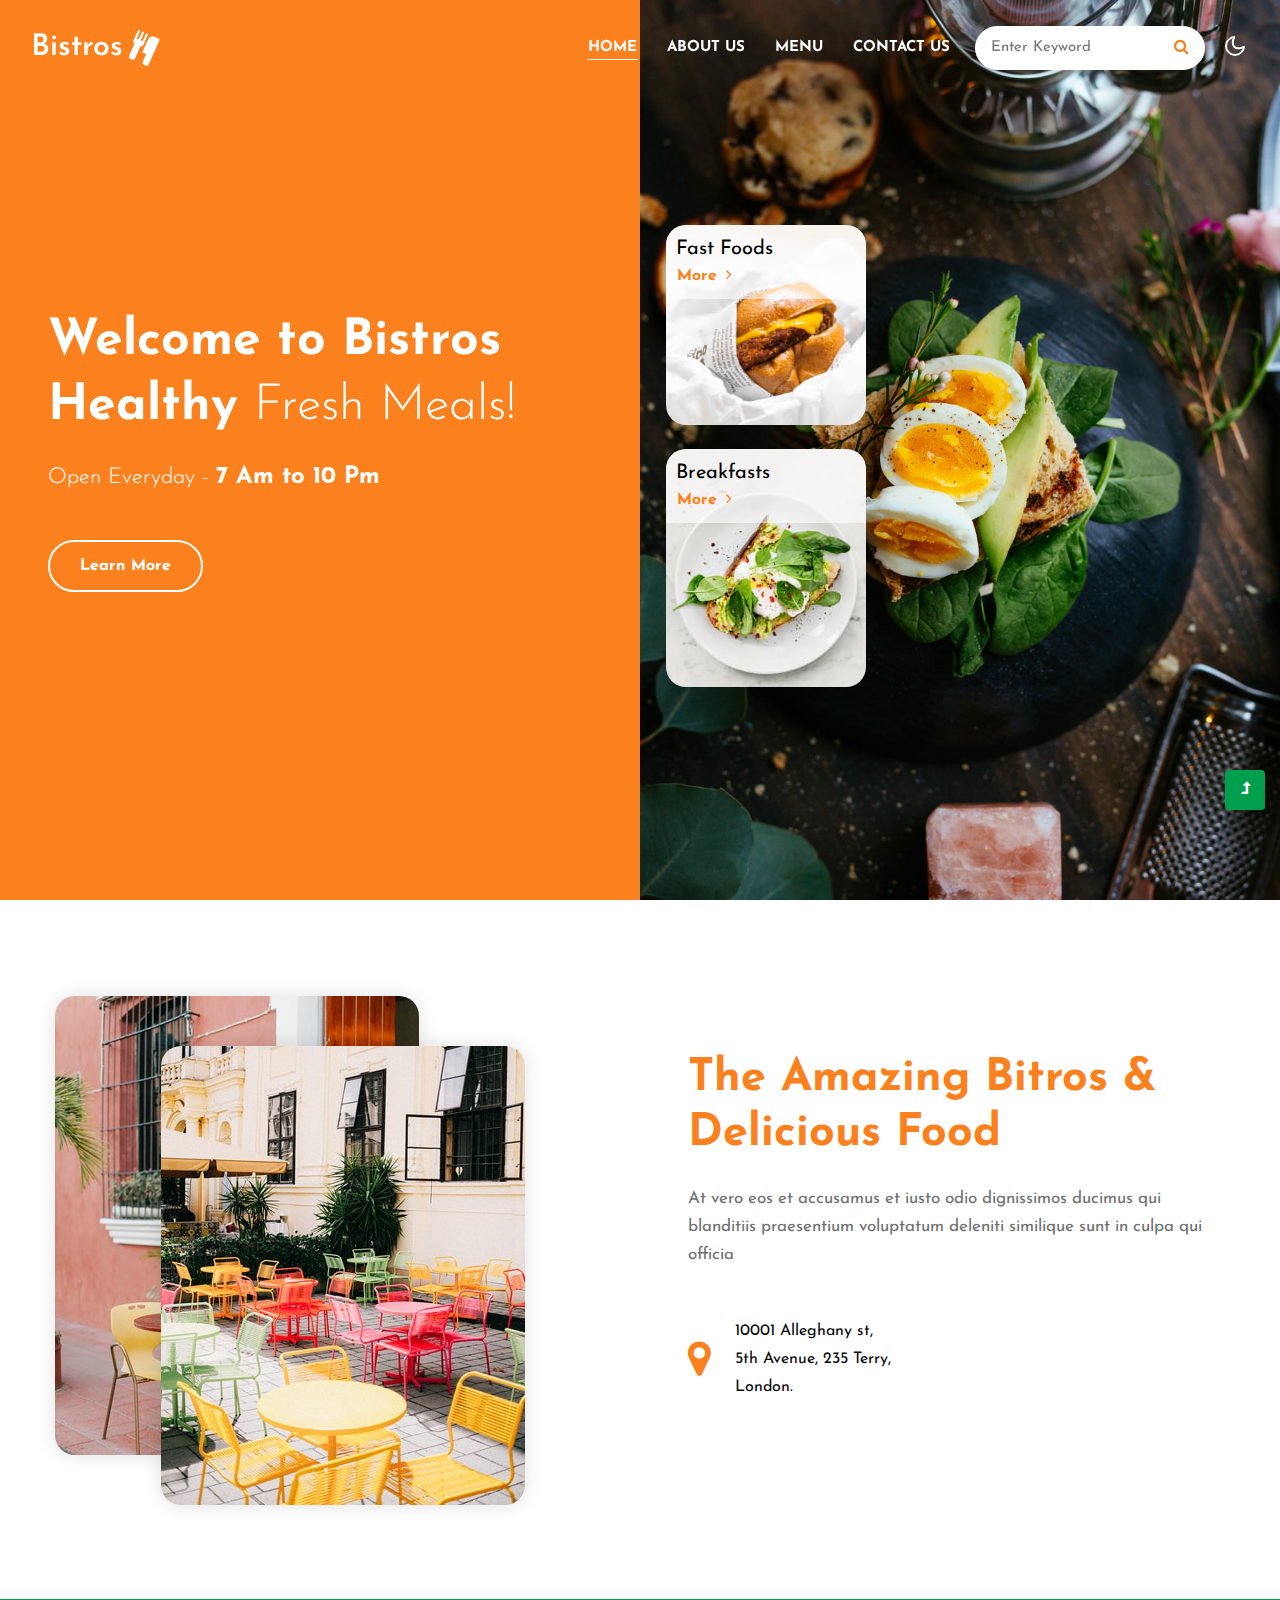
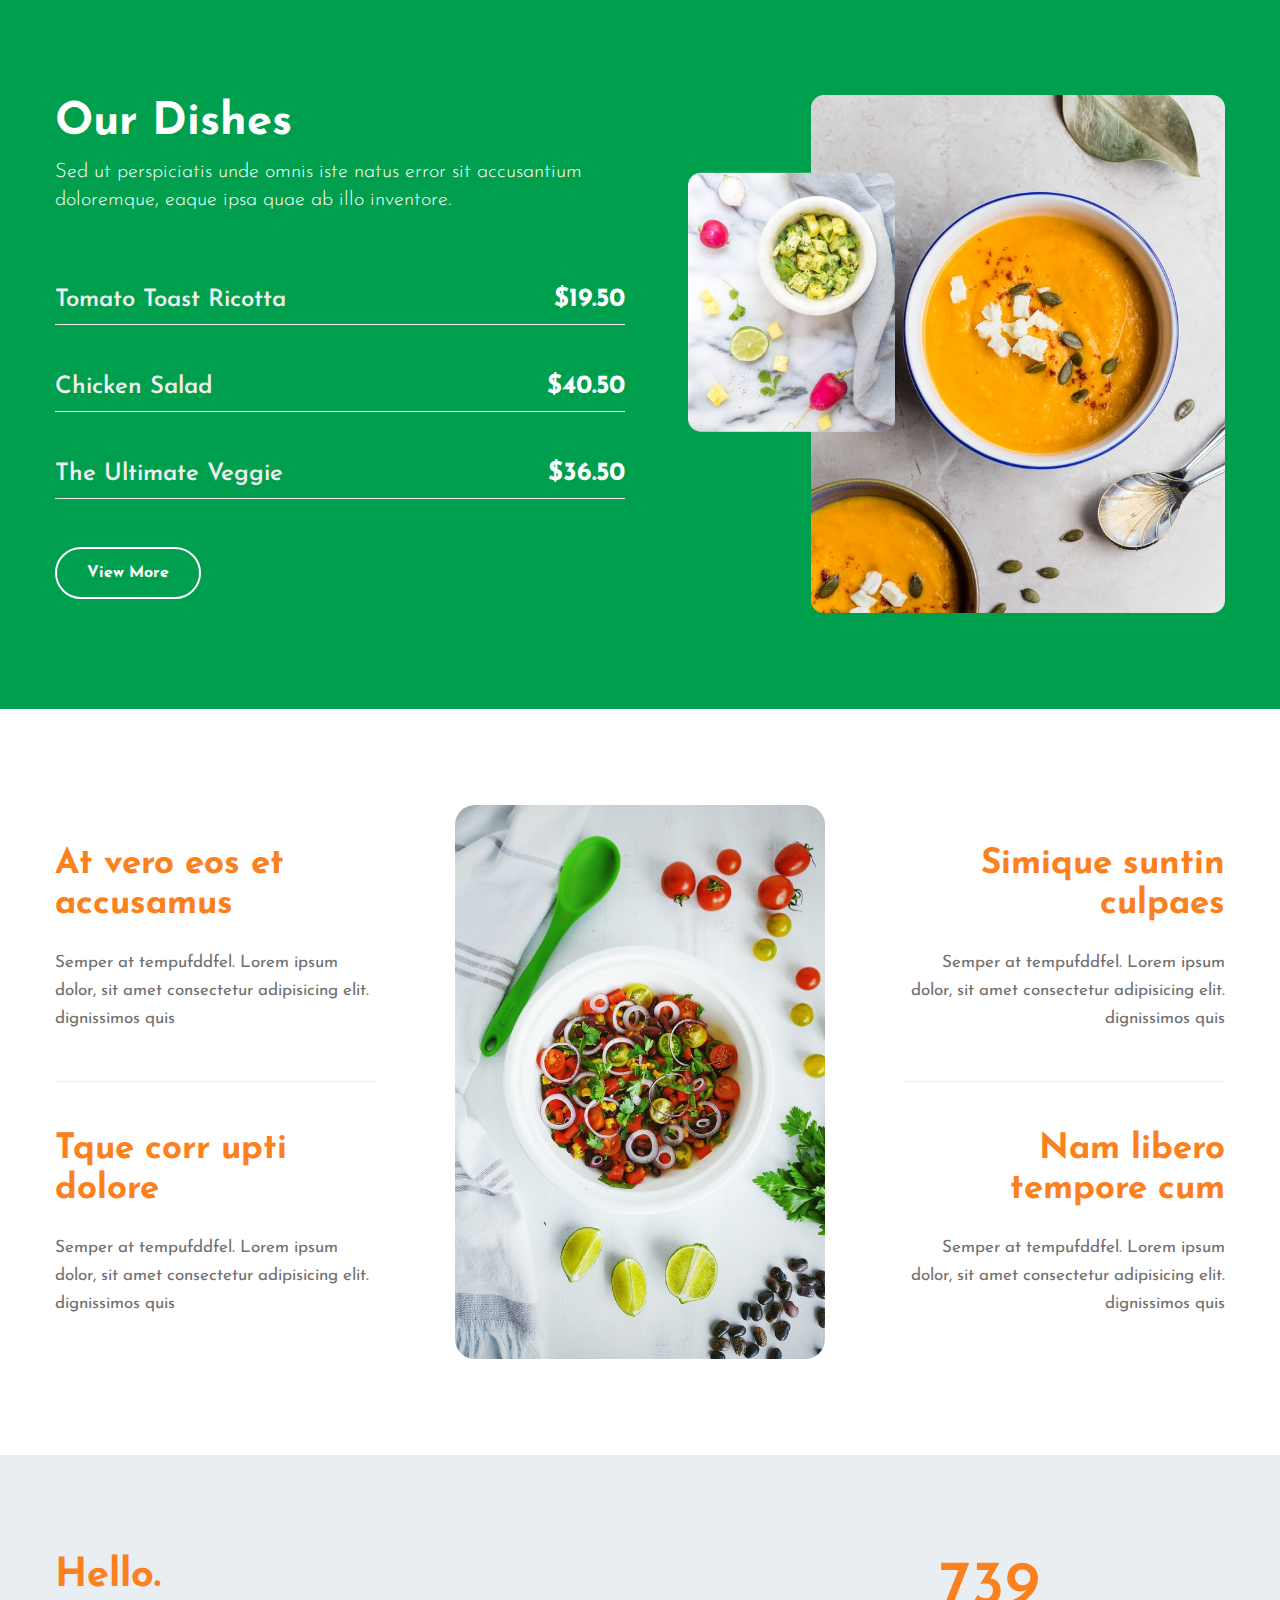
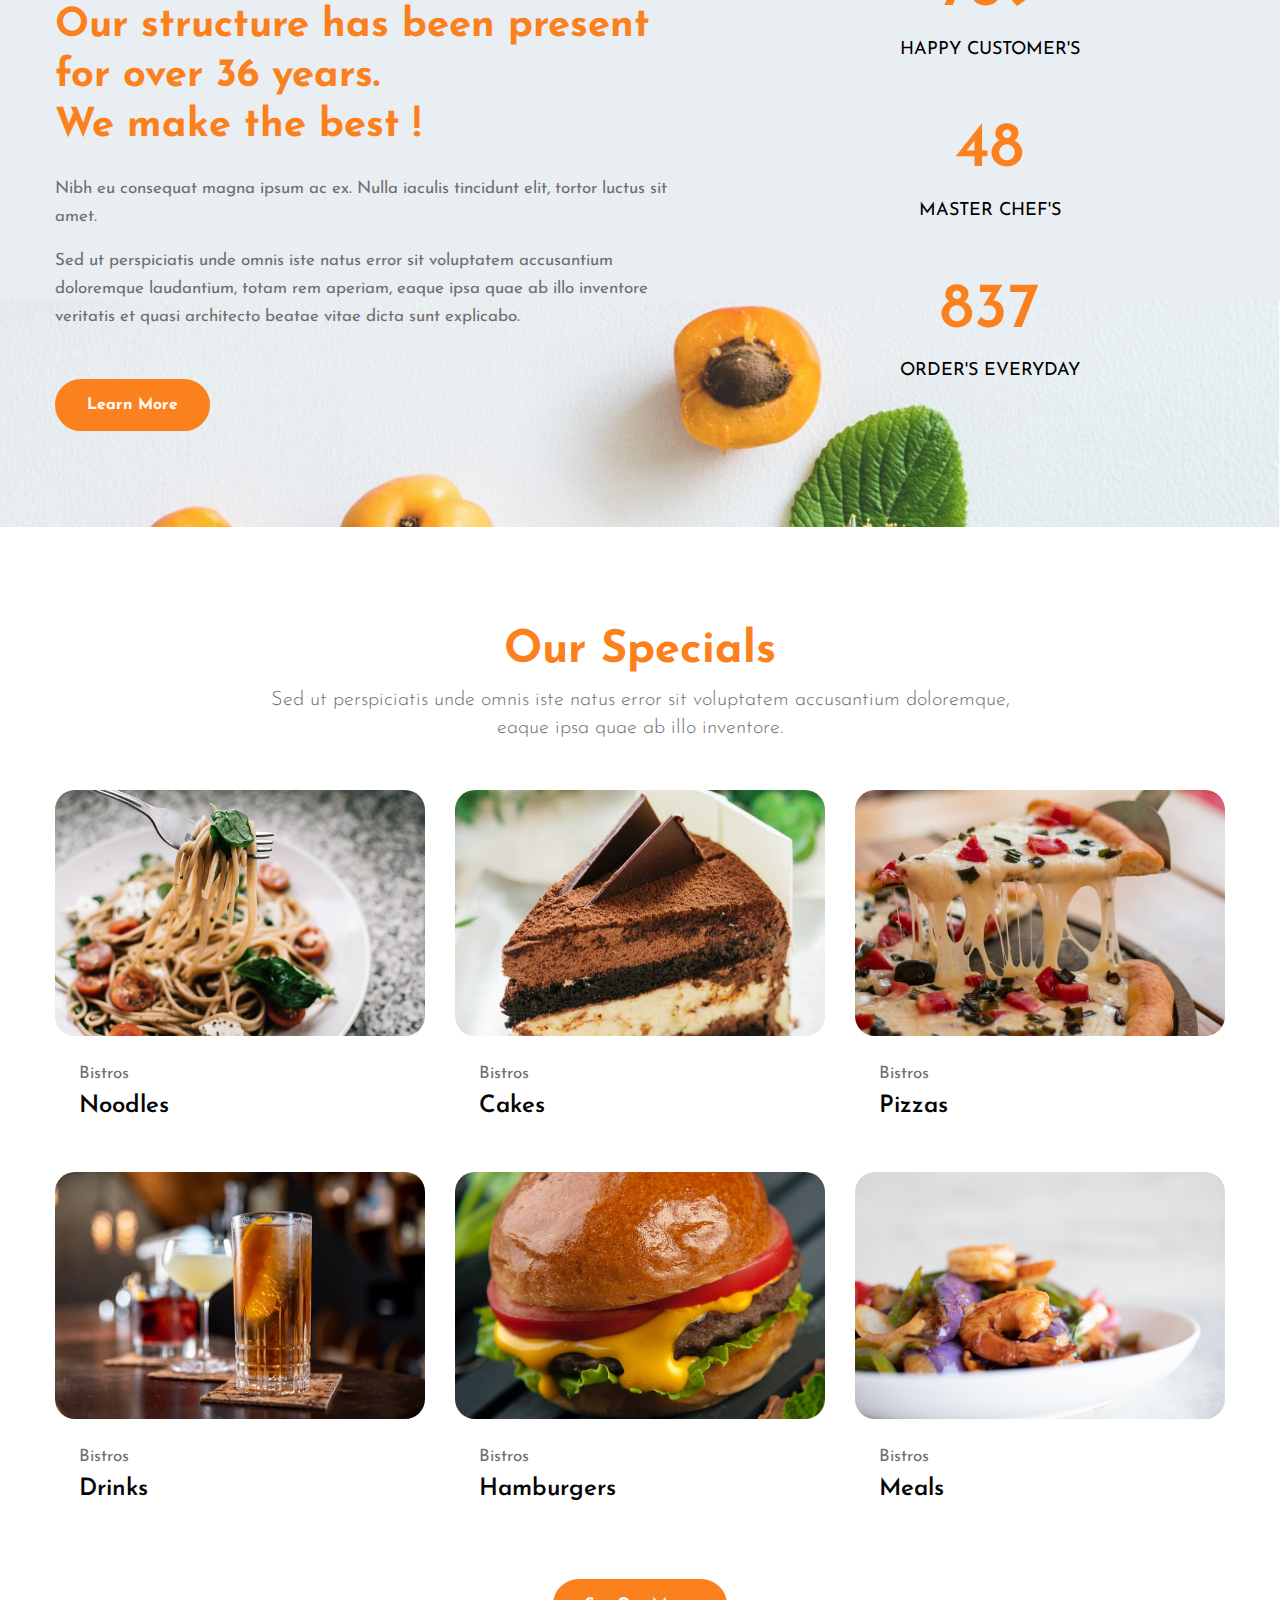
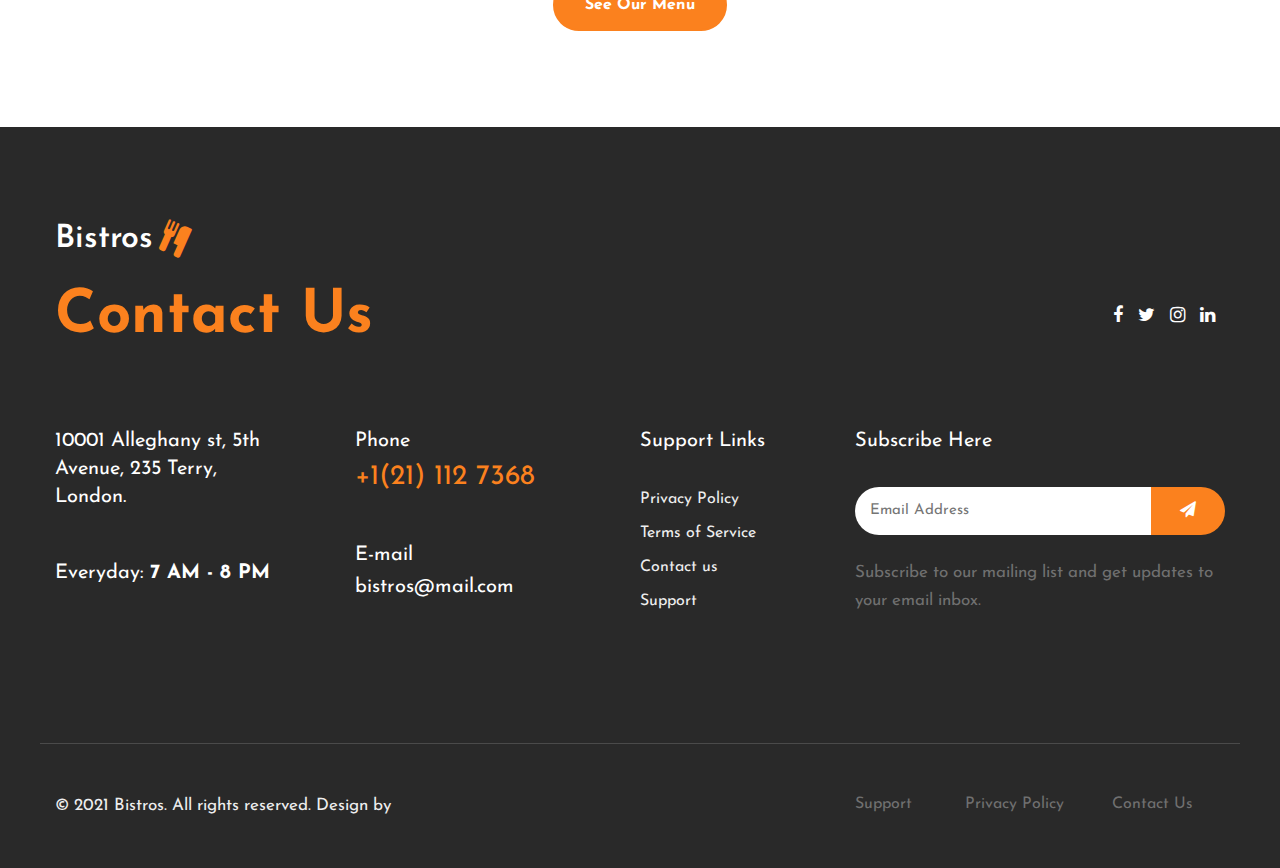
==== index.html @ 184d4d23 "first commit" ====
<!DOCTYPE html>
<html lang="en">
  <head>
    <!-- Required meta tags -->
    <meta charset="utf-8" />
    <meta
      name="viewport"
      content="width=device-width, initial-scale=1, shrink-to-fit=no"
    />
    <title>
      Burger - Restaurants Category Responsive Website Template - Home :
    </title>
    <!-- main style file -->
    <link rel="stylesheet" href="assets/css/style.css" />
    <!-- //main style file -->
    <!-- google-fonts -->
    <link
      href="//fonts.googleapis.com/css2?family=Josefin+Sans:wght@100;200;300;400;500;600;700&display=swap"
      rel="stylesheet"
    />
    <!-- //google-fonts -->
    <!-- Google Fonts -->
    <link
      href="https://fonts.googleapis.com/css2?family=Josefin+Sans:wght@100;200;300;400;500;600;700&display=swap"
      rel="stylesheet"
    />
    <!-- Meta Tags for SEO -->
    <meta
      name="description"
      content="Indulge your senses at Burger, where culinary excellence meets a sophisticated ambiance. Nestled in the heart of NYC, our restaurant offers a culinary journey that explores the rich tapestry of flavors from around the world."
    />
    <meta
      name="keywords"
      content="Restaurant,
      Fine Dining,
      Casual Dining,
      Fast Food,
      Family Restaurant,
      Cafe,
      Bistro,
      Eatery"
    />
    <meta name="robots" content="index, follow" />
    <!-- Open Graph and Twitter Meta Tags -->
    <meta
      property="og:title"
      content="Burger - Restaurants Category Responsive Website Template - Home"
    />
    <meta
      property="og:description"
      content="Description of your website for social media."
    />
    <meta
      property="og:image"
      content="URL to your website's logo or main image."
    />
    <meta name="twitter:card" content="summary_large_image" />
    <!-- Favicon -->
    <link rel="icon" href="favicon.ico" type="image/x-icon" />
    <!-- Template CSS Style link -->
    <link rel="stylesheet" href="assets/css/style-starter.css" />
    <link rel="stylesheet" href="assets/css/style.css" />
  </head>

  <body>
    <!--header-->
    <header id="site-header" class="fixed-top">
      <div class="container-fluid">
        <nav class="navbar navbar-expand-lg stroke">
          <h1>
            <a class="navbar-brand d-flex align-items-center" href="index.html">
              Bistros <i class="fa fa-cutlery ml-2" aria-hidden="true"></i
            ></a>
          </h1>
          <!-- if logo is image enable this   
    <a class="navbar-brand" href="#index.html">
        <img src="image-path" alt="Your logo" title="Your logo" style="height:35px;" />
    </a> -->
          <button
            class="navbar-toggler collapsed bg-gradient"
            type="button"
            data-toggle="collapse"
            data-target="#navbarTogglerDemo02"
            aria-controls="navbarTogglerDemo02"
            aria-expanded="false"
            aria-label="Toggle navigation"
          >
            <span class="navbar-toggler-icon fa icon-expand fa-bars"></span>
            <span class="navbar-toggler-icon fa icon-close fa-times"></span>
          </button>

          <div class="collapse navbar-collapse" id="navbarTogglerDemo02">
            <ul class="navbar-nav ml-lg-auto">
              <li class="nav-item active">
                <a class="nav-link" href="index.html">Home</a>
              </li>
              <li class="nav-item">
                <a class="nav-link" href="about.html">About Us</a>
              </li>
              <li class="nav-item">
                <a class="nav-link" href="menu.html"
                  >Menu <span class="sr-only">(current)</span></a
                >
              </li>
              <li class="nav-item">
                <a class="nav-link" href="contact.html">Contact Us</a>
              </li>
              <!-- search button -->
              <div class="search-right">
                <form
                  action="#search"
                  method="GET"
                  class="search-box position-relative"
                >
                  <div class="input-search">
                    <input
                      type="search"
                      placeholder="Enter Keyword"
                      name="search"
                      required="required"
                      autofocus=""
                      class="search-popup"
                    />
                  </div>
                  <button type="submit" class="btn search-btn">
                    <i class="fa fa-search" aria-hidden="true"></i>
                  </button>
                </form>
              </div>
              <!-- //search button -->
            </ul>
          </div>
          <!-- toggle switch for light and dark theme -->
          <div class="cont-ser-position">
            <nav class="navigation">
              <div class="theme-switch-wrapper">
                <label class="theme-switch" for="checkbox">
                  <input type="checkbox" id="checkbox" />
                  <div class="mode-container">
                    <i class="gg-sun"></i>
                    <i class="gg-moon"></i>
                  </div>
                </label>
              </div>
            </nav>
          </div>
          <!-- //toggle switch for light and dark theme -->
        </nav>
      </div>
    </header>
    <!--//header-->

    <!-- banner section -->
    <section class="w3l-banner">
      <div class="container-fluid">
        <div class="row">
          <div class="col-md-6 banner-left d-flex align-items-center pl-lg-5">
            <div>
              <h3 class="text-white mb-4">
                Welcome to Bistros <br />
                Healthy
                <span class="type-js"
                  ><span class="text-js">Fresh Meals!</span></span
                >
              </h3>
              <p class="banner-text text-white">
                Open Everyday - <span>7 Am to 10 Pm</span>
              </p>
              <a
                class="btn btn-style-white btn-style-border mt-5"
                href="about.html"
                >Learn More</a
              >
            </div>
          </div>
          <div class="col-md-6 banner-right">
            <div class="small-images">
              <div class="ban-grid position-relative">
                <img
                  src="assets/images/ban4.jpg"
                  class="img-responsive"
                  alt=""
                />
                <div class="img-ban-sec">
                  <h5>Fast Foods</h5>
                  <a href="menu.html" class="btn p-0"
                    >More
                    <i class="fa fa-angle-right ml-1" aria-hidden="true"></i
                  ></a>
                </div>
              </div>
              <div class="ban-grid position-relative mt-4">
                <img
                  src="assets/images/ban2.jpg"
                  class="img-responsive"
                  alt=""
                />
                <div class="img-ban-sec">
                  <h5>Breakfasts</h5>
                  <a href="menu.html" class="btn p-0"
                    >More
                    <i class="fa fa-angle-right ml-1" aria-hidden="true"></i
                  ></a>
                </div>
              </div>
            </div>
          </div>
        </div>
      </div>
    </section>
    <!-- //banner section -->
    <!-- about section -->
    <section class="w3l-about-2 py-5" id="about">
      <div class="container py-md-5 py-4">
        <div class="row justify-content-between align-items-center pb-lg-5">
          <div class="col-lg-6 about-2-secs-right mb-lg-0 mb-5">
            <div class="image-box inverse position-relative">
              <div class="image-box__static">
                <img
                  src="assets/images/about2.jpg"
                  alt=""
                  width="364"
                  height="459"
                />
              </div>
              <div class="image-box__float">
                <img
                  src="assets/images/about1.jpg"
                  alt=""
                  width="364"
                  height="459"
                />
              </div>
            </div>
          </div>
          <div class="col-lg-6 about-2-secs-left pl-lg-5 mt-lg-0 mt-5">
            <h3 class="title-style mb-3">
              The Amazing Bitros & <br />Delicious Food
            </h3>
            <p class="mt-4">
              At vero eos et accusamus et iusto odio dignissimos ducimus qui
              blanditiis praesentium voluptatum deleniti similique sunt in culpa
              qui officia
            </p>
            <div class="address-sec d-flex align-items-center mt-5">
              <i class="fa fa-map-marker mr-4" aria-hidden="true"></i>
              <h6>
                10001 Alleghany st, <br />5th Avenue, 235 Terry, <br />London.
              </h6>
            </div>
          </div>
        </div>
      </div>
    </section>
    <!-- //about section -->

    <!-- dishes section -->
    <section class="w3l-recipes py-5" id="menu">
      <div class="container py-md-5 py-4">
        <div class="row">
          <div class="col-lg-6 recipe-left mb-md-0 mb-5">
            <div class="section-heading mb-sm-5 mb-4">
              <h3 class="title-style mb-2 text-white">Our Dishes</h3>
              <p class="lead text-white">
                Sed ut perspiciatis unde omnis iste natus error sit accusantium
                doloremque, eaque ipsa quae ab illo inventore.
              </p>
            </div>
            <div class="menu-sec mt-5 pt-md-4">
              <div class="row border-dot no-gutters">
                <div class="col-8 menu-item-name-home">
                  <h6>Tomato Toast Ricotta</h6>
                </div>
                <div class="col-4 menu-item-price-home text-right">
                  <h6>$19.50</h6>
                </div>
              </div>
            </div>
            <div class="menu-sec mt-sm-5 mt-4">
              <div class="row border-dot no-gutters">
                <div class="col-8 menu-item-name-home">
                  <h6>Chicken Salad</h6>
                </div>
                <div class="col-4 menu-item-price-home text-right">
                  <h6>$40.50</h6>
                </div>
              </div>
            </div>
            <div class="menu-sec mt-sm-5 mt-4">
              <div class="row border-dot no-gutters">
                <div class="col-8 menu-item-name-home">
                  <h6>The Ultimate Veggie</h6>
                </div>
                <div class="col-4 menu-item-price-home text-right">
                  <h6>$36.50</h6>
                </div>
              </div>
            </div>
            <a
              class="btn btn-style-white btn-style-border mt-5"
              href="about.html"
              >View More</a
            >
          </div>
          <div class="col-lg-6 recipe-right pl-5">
            <img
              src="assets/images/image1.png"
              alt=""
              class="img-fluid img-responsive"
            />
          </div>
        </div>
      </div>
    </section>
    <!-- //dishes section -->

    <!-- grids section -->
    <section class="w3l-homeblock7 py-5">
      <div class="container py-lg-5 py-md-3">
        <div class="row align-items-center">
          <div class="col-lg-4">
            <div class="pr-5">
              <h3 class="title-big">At vero eos et accusamus</h3>
              <p class="mt-4">
                Semper at tempufddfel. Lorem ipsum dolor, sit amet consectetur
                adipisicing elit. dignissimos quis
              </p>
            </div>
            <div class="pr-5 mt-lg-5 mt-4 sec-bor">
              <h3 class="title-big pt-lg-5 pt-4">Tque corr upti dolore</h3>
              <p class="mt-4">
                Semper at tempufddfel. Lorem ipsum dolor, sit amet consectetur
                adipisicing elit. dignissimos quis
              </p>
            </div>
          </div>
          <div class="col-lg-4 col-md-6 col-8 image-styling-sec mt-lg-0 mt-5">
            <img src="assets/images/image2.jpg" alt="" class="img-fluid" />
          </div>
          <div class="col-lg-4 col-md-6 mt-lg-0 mt-5 text-lg-right">
            <div class="pl-lg-5">
              <h3 class="title-big">Simique suntin culpaes</h3>
              <p class="mt-4">
                Semper at tempufddfel. Lorem ipsum dolor, sit amet consectetur
                adipisicing elit. dignissimos quis
              </p>
            </div>
            <div class="pl-lg-5 mt-lg-5 mt-4 sec-bor">
              <h3 class="title-big pt-lg-5 pt-4">Nam libero tempore cum</h3>
              <p class="mt-4">
                Semper at tempufddfel. Lorem ipsum dolor, sit amet consectetur
                adipisicing elit. dignissimos quis
              </p>
            </div>
          </div>
        </div>
      </div>
    </section>
    <!-- //grids section -->

    <!-- stats section -->
    <section class="w3-bottom-stats py-5">
      <div class="container py-md-5 py-4">
        <div class="row">
          <div class="col-md-7 pr-lg-5">
            <h5 class="text-new mb-4">
              Hello. <br />Our structure has been present for over 36 years.
              <br />We make the best !
            </h5>
            <p class="mb-3">
              Nibh eu consequat magna ipsum ac ex. Nulla iaculis tincidunt elit,
              tortor luctus sit amet.
            </p>
            <p>
              Sed ut perspiciatis unde omnis iste natus error sit voluptatem
              accusantium doloremque laudantium, totam rem aperiam, eaque ipsa
              quae ab illo inventore veritatis et quasi architecto beatae vitae
              dicta sunt explicabo.
            </p>
            <a
              href="about.html"
              class="btn btn-style-white btn-style-primary mt-lg-5 mt-4"
              >Learn More</a
            >
          </div>
          <div class="col-md-5 mt-md-0 mt-5">
            <div class="counter text-center">
              <div
                class="timer count-title count-number"
                data-to="6370"
                data-speed="1500"
              ></div>
              <p class="count-text mt-2">happy customer's</p>
            </div>
            <div class="counter text-center mt-5">
              <div
                class="timer count-title count-number"
                data-to="421"
                data-speed="1500"
              ></div>
              <p class="count-text mt-2">master chef's</p>
            </div>
            <div class="counter text-center mt-5">
              <div
                class="timer count-title count-number"
                data-to="7300"
                data-speed="1500"
              ></div>
              <p class="count-text mt-2">Order's Everyday</p>
            </div>
          </div>
        </div>
      </div>
    </section>
    <!-- //stats section -->

    <!-- specials section -->
    <section class="w3l-portfolio-8 py-5">
      <div class="portfolio-main py-md-5 py-4">
        <div class="container">
          <div class="row justify-content-center text-center">
            <div class="col-md-8">
              <div class="section-heading mb-sm-5 mb-4">
                <h3 class="title-style mb-2">Our Specials</h3>
                <p class="lead">
                  Sed ut perspiciatis unde omnis iste natus error sit voluptatem
                  accusantium doloremque, eaque ipsa quae ab illo inventore.
                </p>
              </div>
            </div>
          </div>
          <div class="row galler-top">
            <div class="col-md-4 col-sm-6 protfolio-item hover14">
              <a
                href="menu.html"
                data-lightbox="example-set"
                data-title="Branding Design"
              >
                <figure>
                  <img
                    src="assets/images/g1.jpg"
                    alt="product"
                    class="img-fluid"
                  />
                  <div class="p-4">
                    <p>Bistros</p>
                    <a href="menu.html" class="mb-5 img-title">Noodles</a>
                  </div>
                </figure>
              </a>
            </div>
            <div class="col-md-4 col-sm-6 protfolio-item hover14 mt-sm-0 mt-4">
              <a
                href="menu.html"
                data-lightbox="example-set"
                data-title="Gradient Website Development"
              >
                <figure>
                  <img
                    src="assets/images/g2.jpg"
                    alt="product"
                    class="img-fluid"
                  />
                  <div class="p-4">
                    <p>Bistros</p>
                    <a href="menu.html" class="mb-5 img-title">Cakes</a>
                  </div>
                </figure>
              </a>
            </div>
            <div class="col-md-4 col-sm-6 protfolio-item hover14 mt-md-0 mt-4">
              <a
                href="menu.html"
                data-lightbox="example-set"
                data-title="Design and Development"
              >
                <figure>
                  <img
                    src="assets/images/g3.jpg"
                    alt="product"
                    class="img-fluid"
                  />
                  <div class="p-4">
                    <p>Bistros</p>
                    <a href="menu.html" class="mb-5 img-title">Pizzas</a>
                  </div>
                </figure>
              </a>
            </div>
            <div class="col-md-4 col-sm-6 protfolio-item hover14 mt-4">
              <a
                href="menu.html"
                data-lightbox="example-set"
                data-title="Magazine Content Writing"
              >
                <figure>
                  <img
                    src="assets/images/g4.jpg"
                    alt="product"
                    class="img-fluid"
                  />
                  <div class="p-4">
                    <p>Bistros</p>
                    <a href="menu.html" class="mb-5 img-title">Drinks</a>
                  </div>
                </figure>
              </a>
            </div>
            <div class="col-md-4 col-sm-6 protfolio-item hover14 mt-4">
              <a
                href="menu.html"
                data-lightbox="example-set"
                data-title="Magazine Content Writing"
              >
                <figure>
                  <img
                    src="assets/images/g5.jpg"
                    alt="product"
                    class="img-fluid"
                  />
                  <div class="p-4">
                    <p>Bistros</p>
                    <a href="menu.html" class="mb-5 img-title">Hamburgers</a>
                  </div>
                </figure>
              </a>
            </div>
            <div class="col-md-4 col-sm-6 protfolio-item hover14 mt-4">
              <a
                href="menu.html"
                data-lightbox="example-set"
                data-title="Magazine Content Writing"
              >
                <figure>
                  <img
                    src="assets/images/g6.jpg"
                    alt="product"
                    class="img-fluid"
                  />
                  <div class="p-4">
                    <p>Bistros</p>
                    <a href="menu.html" class="mb-5 img-title">Meals</a>
                  </div>
                </figure>
              </a>
            </div>
          </div>
          <div class="text-center">
            <a
              href="menu.html"
              class="btn btn-style-white btn-style-primary mt-lg-5 mt-2"
              >See Our Menu</a
            >
          </div>
        </div>
      </div>
    </section>
    <!-- //specials section -->

    <!-- footer -->
    <footer class="w3l-footer-29-main" id="contact">
      <div class="footer-29-w3l py-5">
        <div class="container pt-md-5 pt-4">
          <div class="w3l-footer-texthny-inf">
            <h2>
              <a class="d-flex align-items-center logo-2" href="index.html">
                Bistros <i class="fa fa-cutlery ml-2" aria-hidden="true"></i
              ></a>
            </h2>
            <div
              class="footer-list-cont d-flex align-items-center justify-content-between mt-md-5 mt-4 mb-5"
            >
              <h6 class="foot-sub-title">Contact Us</h6>

              <div class="main-social-footer-29">
                <a href="#facebook" class="facebook"
                  ><span class="fa fa-facebook"></span
                ></a>
                <a href="#twitter" class="twitter"
                  ><span class="fa fa-twitter"></span
                ></a>
                <a href="#instagram" class="instagram"
                  ><span class="fa fa-instagram"></span
                ></a>
                <a href="#linkedin" class="linkedin"
                  ><span class="fa fa-linkedin"></span
                ></a>
              </div>
            </div>
          </div>
          <div class="row footer-top-29 mt-lg-5 mt-md-4 pt-md-5">
            <div class="col-lg-3 col-sm-6">
              <div class="address-grid">
                <h5>
                  10001 Alleghany st, 5th Avenue, 235 Terry, <br />
                  London.
                </h5>
                <h5 class="mt-sm-5 mt-4">
                  Everyday: <span> 7 AM - 8 PM</span>
                </h5>
              </div>
            </div>
            <div class="col-lg-3 col-sm-6 mt-sm-0 mt-4">
              <div class="address-grid">
                <h5>Phone</h5>
                <h5 class="phone-number-text mt-2">
                  <a href="tel:+1(21) 234 4567">+1(21) 112 7368</a>
                </h5>
              </div>
              <div class="address-grid mt-sm-5 mt-4">
                <h5>E-mail</h5>
                <h5 class="email-cont-text mt-1">
                  <a href="mailto:bistros@mail.com" class="mail"
                    >bistros@mail.com</a
                  >
                </h5>
              </div>
            </div>
            <div
              class="col-lg-2 col-md-6 col-sm-5 footer-list-menu pl-lg-0 mt-lg-0 mt-sm-5 mt-4"
            >
              <div class="address-grid">
                <h5 class="mb-4 pb-lg-2">Support Links</h5>
                <ul>
                  <li><a href="#privacy">Privacy Policy</a></li>
                  <li><a href="#terms"> Terms of Service</a></li>
                  <li><a href="contact.html">Contact us</a></li>
                  <li><a href="#support"> Support</a></li>
                </ul>
              </div>
            </div>
            <div
              class="address-grid col-lg-4 col-md-6 col-sm-7 mt-lg-0 mt-sm-5 mt-4 w3l-footer-16-main"
            >
              <h5>Subscribe Here</h5>
              <form
                action="#"
                class="subscribe d-flex mt-4 pt-lg-2 mb-4"
                method="post"
              >
                <input
                  type="email"
                  name="email"
                  placeholder="Email Address"
                  required=""
                />
                <button>
                  <span class="fa fa-paper-plane" aria-hidden="true"></span>
                </button>
              </form>
              <p>
                Subscribe to our mailing list and get updates to your email
                inbox.
              </p>
            </div>
          </div>
          <!-- copyright -->
          <div class="w3l-copyright mt-lg-5 mt-sm-4 pt-md-4 pt-3">
            <div class="row bottom-copies pt-md-5 pt-4 mt-md-5 mt-4">
              <p class="col-lg-8 copy-footer-29">
                © 2021 Bistros. All rights reserved. Design by
                <a href="https://  .com/" target="_blank"> </a>
              </p>

              <div class="col-lg-4 footer-list-29 mt-lg-0 mt-md-4 mt-2">
                <ul class="d-flex text-lg-right">
                  <li><a href="#support"> Support</a></li>
                  <li class="mx-lg-5 mx-md-4 mx-3">
                    <a href="#privacy">Privacy Policy</a>
                  </li>
                  <li><a href="contact.html">Contact Us</a></li>
                </ul>
              </div>
            </div>
          </div>
        </div>
      </div>
    </footer>
    <!-- //footer -->

    <!-- Js scripts -->
    <!-- move top -->
    <button onclick="topFunction()" id="movetop" title="Go to top">
      <span class="fa fa-level-up" aria-hidden="true"></span>
    </button>
    <!-- main js -->
    <script src="assets/js/main.js"></script>
    <!-- common jquery plugin -->
    <script src="assets/js/jquery-3.3.1.min.js"></script>
    <!-- //common jquery plugin -->

    <!-- counter for stats -->
    <script src="assets/js/counter.js"></script>
    <!-- //counter for stats -->

    <!-- theme switch js (light and dark)-->
    <script src="assets/js/theme-change.js"></script>

    <!--bootstrap-->
    <script src="assets/js/bootstrap.min.js"></script>
    <!-- //bootstrap-->
    <!-- //Js scripts -->
  </body>
</html>
---- assets/css/style.css ----
.w3l-res-forum .form-control {
  border-radius: 20px;
}

.w3l-reservation-forum {
  margin: 6rem 0;
}
.form-control {
  background: #fff;
  border: none;
  padding: 1.5rem;
  font-size: 15px;
  outline: none;
  width: 100%;
  color: #333;
  border: none;
  border-radius: 30px;
}
.btn-style {
  background-color: var(--primary-color);
  padding: 1rem;
  border: #333;
  border-radius: 3rem;
  font-weight: bolder;
  color: #fff;
  font-family: "Josefin Sans", sans-serif;
  font-size: 1rem;
}
.menu-content {
  background-color: #333;
  border-radius: 0;
}
.menu-item img {
  border-radius: 0;
}
.text-lead {
  width: 50%;
  padding: 0 0 0 0.1rem;
  color: #fff;
}
.menu-title-style {
  color: #fff;
}
---- assets/css/style-starter.css ----
@charset "UTF-8";

/*--
Author: W3layouts
Author URL: http://w3layouts.com
--*/
/*!
 * Bootstrap v4.4.1 (https://getbootstrap.com/)
 * Copyright 2011-2019 The Bootstrap Authors
 * Copyright 2011-2019 Twitter, Inc.
 * Licensed under MIT (https://github.com/twbs/bootstrap/blob/master/LICENSE)
 */
:root {
  --blue: #007bff;
  --indigo: #6610f2;
  --purple: #6f42c1;
  --pink: #e83e8c;
  --red: #dc3545;
  --orange: #fd7e14;
  --yellow: #ffc107;
  --green: #28a745;
  --teal: #20c997;
  --cyan: #17a2b8;
  --white: #fff;
  --gray: #6c757d;
  --gray-dark: #343a40;
  --primary: #ff4c4c;
  --secondary: #e71d36;
  --success: #28a745;
  --info: #17a2b8;
  --warning: #ffc107;
  --danger: #dc3545;
  --light: #f8f9fa;
  --dark: #343a40;
  --breakpoint-xs: 0;
  --breakpoint-sm: 576px;
  --breakpoint-md: 768px;
  --breakpoint-lg: 992px;
  --breakpoint-xl: 1200px;
  --font-family-sans-serif: -apple-system, BlinkMacSystemFont, "Segoe UI", Roboto, "Helvetica Neue", Arial, "Noto Sans", sans-serif, "Apple Color Emoji", "Segoe UI Emoji", "Segoe UI Symbol", "Noto Color Emoji";
  --font-family-monospace: SFMono-Regular, Menlo, Monaco, Consolas, "Liberation Mono", "Courier New", monospace;
}

*,
*::before,
*::after {
  box-sizing: border-box;
}

html {
  font-family: sans-serif;
  line-height: 1.15;
  -webkit-text-size-adjust: 100%;
  -webkit-tap-highlight-color: rgba(0, 0, 0, 0);
}

article,
aside,
figcaption,
figure,
footer,
header,
hgroup,
main,
nav,
section {
  display: block;
}

body {
  margin: 0;
  font-family: -apple-system, BlinkMacSystemFont, "Segoe UI", Roboto, "Helvetica Neue", Arial, "Noto Sans", sans-serif, "Apple Color Emoji", "Segoe UI Emoji", "Segoe UI Symbol", "Noto Color Emoji";
  font-size: 1rem;
  font-weight: 400;
  line-height: 1.5;
  color: #212529;
  text-align: left;
  background-color: #fff;
}

[tabindex="-1"]:focus:not(:focus-visible) {
  outline: 0 !important;
}

hr {
  box-sizing: content-box;
  height: 0;
  overflow: visible;
}

h1,
h2,
h3,
h4,
h5,
h6 {
  margin-top: 0;
  margin-bottom: 0.5rem;
}

p {
  margin-top: 0;
  margin-bottom: 1rem;
}

abbr[title],
abbr[data-original-title] {
  text-decoration: underline;
  -webkit-text-decoration: underline dotted;
  text-decoration: underline dotted;
  cursor: help;
  border-bottom: 0;
  -webkit-text-decoration-skip-ink: none;
  text-decoration-skip-ink: none;
}

address {
  margin-bottom: 1rem;
  font-style: normal;
  line-height: inherit;
}

ol,
ul,
dl {
  margin-top: 0;
  margin-bottom: 1rem;
}

ol ol,
ul ul,
ol ul,
ul ol {
  margin-bottom: 0;
}

dt {
  font-weight: 600;
}

dd {
  margin-bottom: .5rem;
  margin-left: 0;
}

blockquote {
  margin: 0 0 1rem;
}

b,
strong {
  font-weight: bolder;
}

small {
  font-size: 80%;
}

sub,
sup {
  position: relative;
  font-size: 75%;
  line-height: 0;
  vertical-align: baseline;
}

sub {
  bottom: -.25em;
}

sup {
  top: -.5em;
}

a {
  color: var(--font-color);
  text-decoration: none;
  background-color: transparent;
}

a:hover {
  color: var(--primary-color);
  text-decoration: underline;
}

a,
a:hover,
button,
button:hover {
  text-decoration: none;
  transition: .5s all;
  -moz-transition: .5s all;
}

a:not([href]) {
  color: inherit;
  text-decoration: none;
}

a:not([href]):hover {
  color: inherit;
  text-decoration: none;
}

pre,
code,
kbd,
samp {
  font-family: SFMono-Regular, Menlo, Monaco, Consolas, "Liberation Mono", "Courier New", monospace;
  font-size: 1em;
}

pre {
  margin-top: 0;
  margin-bottom: 1rem;
  overflow: auto;
}

figure {
  margin: 0 0 1rem;
}

img {
  vertical-align: middle;
  border-style: none;
}

svg {
  overflow: hidden;
  vertical-align: middle;
}

table {
  border-collapse: collapse;
}

caption {
  padding-top: 0.75rem;
  padding-bottom: 0.75rem;
  color: #6c757d;
  text-align: left;
  caption-side: bottom;
}

th {
  text-align: inherit;
}

label {
  display: inline-block;
  margin-bottom: 0.5rem;
}

button {
  border-radius: 0;
}

button:focus {
  outline: 1px dotted;
  outline: 5px auto -webkit-focus-ring-color;
}

input,
button,
select,
optgroup,
textarea {
  margin: 0;
  font-family: inherit;
  font-size: inherit;
  line-height: inherit;
}

button,
input {
  overflow: visible;
}

button,
select {
  text-transform: none;
}

select {
  word-wrap: normal;
}

button,
[type="button"],
[type="reset"],
[type="submit"] {
  -webkit-appearance: button;
}

button:not(:disabled),
[type="button"]:not(:disabled),
[type="reset"]:not(:disabled),
[type="submit"]:not(:disabled) {
  cursor: pointer;
}

button::-moz-focus-inner,
[type="button"]::-moz-focus-inner,
[type="reset"]::-moz-focus-inner,
[type="submit"]::-moz-focus-inner {
  padding: 0;
  border-style: none;
}

input[type="radio"],
input[type="checkbox"] {
  box-sizing: border-box;
  padding: 0;
}

input[type="date"],
input[type="time"],
input[type="datetime-local"],
input[type="month"] {
  -webkit-appearance: listbox;
}

textarea {
  overflow: auto;
  resize: vertical;
}

fieldset {
  min-width: 0;
  padding: 0;
  margin: 0;
  border: 0;
}

legend {
  display: block;
  width: 100%;
  max-width: 100%;
  padding: 0;
  margin-bottom: .5rem;
  font-size: 1.5rem;
  line-height: inherit;
  color: inherit;
  white-space: normal;
}

@media (max-width: 1200px) {
  legend {
    font-size: calc(1.275rem + 0.3vw);
  }
}

progress {
  vertical-align: baseline;
}

[type="number"]::-webkit-inner-spin-button,
[type="number"]::-webkit-outer-spin-button {
  height: auto;
}

[type="search"] {
  outline-offset: -2px;
  -webkit-appearance: none;
}

[type="search"]::-webkit-search-decoration {
  -webkit-appearance: none;
}

::-webkit-file-upload-button {
  font: inherit;
  -webkit-appearance: button;
}

output {
  display: inline-block;
}

summary {
  display: list-item;
  cursor: pointer;
}

template {
  display: none;
}

[hidden] {
  display: none !important;
}

h1,
h2,
h3,
h4,
h5,
h6,
.h1,
.h2,
.h3,
.h4,
.h5,
.h6 {
  margin-bottom: 0.5rem;
  font-weight: 400;
  line-height: 28px;
}

h1,
.h1 {
  font-size: 2.5rem;
}

@media (max-width: 1200px) {

  h1,
  .h1 {
    font-size: calc(1.375rem + 1.5vw);
  }
}

h2,
.h2 {
  font-size: 2rem;
}

@media (max-width: 1200px) {

  h2,
  .h2 {
    font-size: calc(1.325rem + 0.9vw);
  }
}

h3,
.h3 {
  font-size: 1.75rem;
}

@media (max-width: 1200px) {

  h3,
  .h3 {
    font-size: calc(1.3rem + 0.6vw);
  }
}

h4,
.h4 {
  font-size: 1.5rem;
}

@media (max-width: 1200px) {

  h4,
  .h4 {
    font-size: calc(1.275rem + 0.3vw);
  }
}

h5,
.h5 {
  font-size: 1.25rem;
}

h6,
.h6 {
  font-size: 1rem;
}

.lead {
  font-size: 1.25rem;
  font-weight: 300;
}

.display-1 {
  font-size: 6rem;
  font-weight: 300;
  line-height: 1.2;
}

@media (max-width: 1200px) {
  .display-1 {
    font-size: calc(1.725rem + 5.7vw);
  }
}

.display-2 {
  font-size: 5.5rem;
  font-weight: 300;
  line-height: 1.2;
}

@media (max-width: 1200px) {
  .display-2 {
    font-size: calc(1.675rem + 5.1vw);
  }
}

.display-3 {
  font-size: 4.5rem;
  font-weight: 300;
  line-height: 1.2;
}

@media (max-width: 1200px) {
  .display-3 {
    font-size: calc(1.575rem + 3.9vw);
  }
}

.display-4 {
  font-size: 3.5rem;
  font-weight: 300;
  line-height: 1.2;
}

@media (max-width: 1200px) {
  .display-4 {
    font-size: calc(1.475rem + 2.7vw);
  }
}

hr {
  margin-top: 1rem;
  margin-bottom: 1rem;
  border: 0;
  border-top: 1px solid rgba(0, 0, 0, 0.1);
}

small,
.small {
  font-size: 80%;
  font-weight: 400;
}

mark,
.mark {
  padding: 0.2em;
  background-color: #fcf8e3;
}

.list-unstyled {
  padding-left: 0;
  list-style: none;
}

.list-inline {
  padding-left: 0;
  list-style: none;
}

.list-inline-item {
  display: inline-block;
}

.list-inline-item:not(:last-child) {
  margin-right: 0.5rem;
}

.initialism {
  font-size: 90%;
  text-transform: uppercase;
}

.blockquote {
  margin-bottom: 1rem;
  font-size: 1.25rem;
}

.blockquote-footer {
  display: block;
  font-size: 80%;
  color: #6c757d;
}

.blockquote-footer::before {
  content: "\2014\00A0";
}

.img-fluid {
  max-width: 100%;
  height: auto;
}

.img-thumbnail {
  padding: 0.25rem;
  background-color: #fff;
  border: 1px solid #dee2e6;
  border-radius: 0.25rem;
  max-width: 100%;
  height: auto;
}

.figure {
  display: inline-block;
}

.figure-img {
  margin-bottom: 0.5rem;
  line-height: 1;
}

.figure-caption {
  font-size: 90%;
  color: #6c757d;
}

code {
  font-size: 87.5%;
  color: #e83e8c;
  word-wrap: break-word;
}

a>code {
  color: inherit;
}

kbd {
  padding: 0.2rem 0.4rem;
  font-size: 87.5%;
  color: #fff;
  background-color: #212529;
  border-radius: 0.2rem;
}

kbd kbd {
  padding: 0;
  font-size: 100%;
  font-weight: 600;
}

pre {
  display: block;
  font-size: 87.5%;
  color: #212529;
}

pre code {
  font-size: inherit;
  color: inherit;
  word-break: normal;
}

.pre-scrollable {
  max-height: 340px;
  overflow-y: scroll;
}

.container {
  width: 100%;
  padding-right: 15px;
  padding-left: 15px;
  margin-right: auto;
  margin-left: auto;
}

@media (min-width: 576px) {
  .container {
    max-width: 540px;
  }
}

@media (min-width: 768px) {
  .container {
    max-width: 720px;
  }
}

@media (min-width: 992px) {
  .container {
    max-width: 960px;
  }
}

@media (min-width: 1200px) {
  .container {
    max-width: 1140px;
  }
}

.container-fluid,
.container-sm,
.container-md,
.container-lg,
.container-xl {
  width: 100%;
  padding-right: 15px;
  padding-left: 15px;
  margin-right: auto;
  margin-left: auto;
}

@media (min-width: 576px) {

  .container,
  .container-sm {
    max-width: 540px;
  }
}

@media (min-width: 768px) {

  .container,
  .container-sm,
  .container-md {
    max-width: 720px;
  }
}

@media (min-width: 992px) {

  .container,
  .container-sm,
  .container-md,
  .container-lg {
    max-width: 960px;
  }
}

@media (min-width: 1200px) {

  .container,
  .container-sm,
  .container-md,
  .container-lg,
  .container-xl {
    max-width: 1140px;
  }
}

.row {
  display: flex;
  flex-wrap: wrap;
  margin-right: -15px;
  margin-left: -15px;
}

.no-gutters {
  margin-right: 0;
  margin-left: 0;
}

.no-gutters>.col,
.no-gutters>[class*="col-"] {
  padding-right: 0;
  padding-left: 0;
}

.col-1,
.col-2,
.col-3,
.col-4,
.col-5,
.col-6,
.col-7,
.col-8,
.col-9,
.col-10,
.col-11,
.col-12,
.col,
.col-auto,
.col-sm-1,
.col-sm-2,
.col-sm-3,
.col-sm-4,
.col-sm-5,
.col-sm-6,
.col-sm-7,
.col-sm-8,
.col-sm-9,
.col-sm-10,
.col-sm-11,
.col-sm-12,
.col-sm,
.col-sm-auto,
.col-md-1,
.col-md-2,
.col-md-3,
.col-md-4,
.col-md-5,
.col-md-6,
.col-md-7,
.col-md-8,
.col-md-9,
.col-md-10,
.col-md-11,
.col-md-12,
.col-md,
.col-md-auto,
.col-lg-1,
.col-lg-2,
.col-lg-3,
.col-lg-4,
.col-lg-5,
.col-lg-6,
.col-lg-7,
.col-lg-8,
.col-lg-9,
.col-lg-10,
.col-lg-11,
.col-lg-12,
.col-lg,
.col-lg-auto,
.col-xl-1,
.col-xl-2,
.col-xl-3,
.col-xl-4,
.col-xl-5,
.col-xl-6,
.col-xl-7,
.col-xl-8,
.col-xl-9,
.col-xl-10,
.col-xl-11,
.col-xl-12,
.col-xl,
.col-xl-auto {
  position: relative;
  width: 100%;
  padding-right: 15px;
  padding-left: 15px;
}

.col {
  flex-basis: 0;
  flex-grow: 1;
  max-width: 100%;
}

.row-cols-1>* {
  flex: 0 0 100%;
  max-width: 100%;
}

.row-cols-2>* {
  flex: 0 0 50%;
  max-width: 50%;
}

.row-cols-3>* {
  flex: 0 0 33.33333%;
  max-width: 33.33333%;
}

.row-cols-4>* {
  flex: 0 0 25%;
  max-width: 25%;
}

.row-cols-5>* {
  flex: 0 0 20%;
  max-width: 20%;
}

.row-cols-6>* {
  flex: 0 0 16.66667%;
  max-width: 16.66667%;
}

.col-auto {
  flex: 0 0 auto;
  width: auto;
  max-width: 100%;
}

.col-1 {
  flex: 0 0 8.33333%;
  max-width: 8.33333%;
}

.col-2 {
  flex: 0 0 16.66667%;
  max-width: 16.66667%;
}

.col-3 {
  flex: 0 0 25%;
  max-width: 25%;
}

.col-4 {
  flex: 0 0 33.33333%;
  max-width: 33.33333%;
}

.col-5 {
  flex: 0 0 41.66667%;
  max-width: 41.66667%;
}

.col-6 {
  flex: 0 0 50%;
  max-width: 50%;
}

.col-7 {
  flex: 0 0 58.33333%;
  max-width: 58.33333%;
}

.col-8 {
  flex: 0 0 66.66667%;
  max-width: 66.66667%;
}

.col-9 {
  flex: 0 0 75%;
  max-width: 75%;
}

.col-10 {
  flex: 0 0 83.33333%;
  max-width: 83.33333%;
}

.col-11 {
  flex: 0 0 91.66667%;
  max-width: 91.66667%;
}

.col-12 {
  flex: 0 0 100%;
  max-width: 100%;
}

.order-first {
  order: -1;
}

.order-last {
  order: 13;
}

.order-0 {
  order: 0;
}

.order-1 {
  order: 1;
}

.order-2 {
  order: 2;
}

.order-3 {
  order: 3;
}

.order-4 {
  order: 4;
}

.order-5 {
  order: 5;
}

.order-6 {
  order: 6;
}

.order-7 {
  order: 7;
}

.order-8 {
  order: 8;
}

.order-9 {
  order: 9;
}

.order-10 {
  order: 10;
}

.order-11 {
  order: 11;
}

.order-12 {
  order: 12;
}

.offset-1 {
  margin-left: 8.33333%;
}

.offset-2 {
  margin-left: 16.66667%;
}

.offset-3 {
  margin-left: 25%;
}

.offset-4 {
  margin-left: 33.33333%;
}

.offset-5 {
  margin-left: 41.66667%;
}

.offset-6 {
  margin-left: 50%;
}

.offset-7 {
  margin-left: 58.33333%;
}

.offset-8 {
  margin-left: 66.66667%;
}

.offset-9 {
  margin-left: 75%;
}

.offset-10 {
  margin-left: 83.33333%;
}

.offset-11 {
  margin-left: 91.66667%;
}

@media (min-width: 576px) {
  .col-sm {
    flex-basis: 0;
    flex-grow: 1;
    max-width: 100%;
  }

  .row-cols-sm-1>* {
    flex: 0 0 100%;
    max-width: 100%;
  }

  .row-cols-sm-2>* {
    flex: 0 0 50%;
    max-width: 50%;
  }

  .row-cols-sm-3>* {
    flex: 0 0 33.33333%;
    max-width: 33.33333%;
  }

  .row-cols-sm-4>* {
    flex: 0 0 25%;
    max-width: 25%;
  }

  .row-cols-sm-5>* {
    flex: 0 0 20%;
    max-width: 20%;
  }

  .row-cols-sm-6>* {
    flex: 0 0 16.66667%;
    max-width: 16.66667%;
  }

  .col-sm-auto {
    flex: 0 0 auto;
    width: auto;
    max-width: 100%;
  }

  .col-sm-1 {
    flex: 0 0 8.33333%;
    max-width: 8.33333%;
  }

  .col-sm-2 {
    flex: 0 0 16.66667%;
    max-width: 16.66667%;
  }

  .col-sm-3 {
    flex: 0 0 25%;
    max-width: 25%;
  }

  .col-sm-4 {
    flex: 0 0 33.33333%;
    max-width: 33.33333%;
  }

  .col-sm-5 {
    flex: 0 0 41.66667%;
    max-width: 41.66667%;
  }

  .col-sm-6 {
    flex: 0 0 50%;
    max-width: 50%;
  }

  .col-sm-7 {
    flex: 0 0 58.33333%;
    max-width: 58.33333%;
  }

  .col-sm-8 {
    flex: 0 0 66.66667%;
    max-width: 66.66667%;
  }

  .col-sm-9 {
    flex: 0 0 75%;
    max-width: 75%;
  }

  .col-sm-10 {
    flex: 0 0 83.33333%;
    max-width: 83.33333%;
  }

  .col-sm-11 {
    flex: 0 0 91.66667%;
    max-width: 91.66667%;
  }

  .col-sm-12 {
    flex: 0 0 100%;
    max-width: 100%;
  }

  .order-sm-first {
    order: -1;
  }

  .order-sm-last {
    order: 13;
  }

  .order-sm-0 {
    order: 0;
  }

  .order-sm-1 {
    order: 1;
  }

  .order-sm-2 {
    order: 2;
  }

  .order-sm-3 {
    order: 3;
  }

  .order-sm-4 {
    order: 4;
  }

  .order-sm-5 {
    order: 5;
  }

  .order-sm-6 {
    order: 6;
  }

  .order-sm-7 {
    order: 7;
  }

  .order-sm-8 {
    order: 8;
  }

  .order-sm-9 {
    order: 9;
  }

  .order-sm-10 {
    order: 10;
  }

  .order-sm-11 {
    order: 11;
  }

  .order-sm-12 {
    order: 12;
  }

  .offset-sm-0 {
    margin-left: 0;
  }

  .offset-sm-1 {
    margin-left: 8.33333%;
  }

  .offset-sm-2 {
    margin-left: 16.66667%;
  }

  .offset-sm-3 {
    margin-left: 25%;
  }

  .offset-sm-4 {
    margin-left: 33.33333%;
  }

  .offset-sm-5 {
    margin-left: 41.66667%;
  }

  .offset-sm-6 {
    margin-left: 50%;
  }

  .offset-sm-7 {
    margin-left: 58.33333%;
  }

  .offset-sm-8 {
    margin-left: 66.66667%;
  }

  .offset-sm-9 {
    margin-left: 75%;
  }

  .offset-sm-10 {
    margin-left: 83.33333%;
  }

  .offset-sm-11 {
    margin-left: 91.66667%;
  }
}

@media (min-width: 768px) {
  .col-md {
    flex-basis: 0;
    flex-grow: 1;
    max-width: 100%;
  }

  .row-cols-md-1>* {
    flex: 0 0 100%;
    max-width: 100%;
  }

  .row-cols-md-2>* {
    flex: 0 0 50%;
    max-width: 50%;
  }

  .row-cols-md-3>* {
    flex: 0 0 33.33333%;
    max-width: 33.33333%;
  }

  .row-cols-md-4>* {
    flex: 0 0 25%;
    max-width: 25%;
  }

  .row-cols-md-5>* {
    flex: 0 0 20%;
    max-width: 20%;
  }

  .row-cols-md-6>* {
    flex: 0 0 16.66667%;
    max-width: 16.66667%;
  }

  .col-md-auto {
    flex: 0 0 auto;
    width: auto;
    max-width: 100%;
  }

  .col-md-1 {
    flex: 0 0 8.33333%;
    max-width: 8.33333%;
  }

  .col-md-2 {
    flex: 0 0 16.66667%;
    max-width: 16.66667%;
  }

  .col-md-3 {
    flex: 0 0 25%;
    max-width: 25%;
  }

  .col-md-4 {
    flex: 0 0 33.33333%;
    max-width: 33.33333%;
  }

  .col-md-5 {
    flex: 0 0 41.66667%;
    max-width: 41.66667%;
  }

  .col-md-6 {
    flex: 0 0 50%;
    max-width: 50%;
  }

  .col-md-7 {
    flex: 0 0 58.33333%;
    max-width: 58.33333%;
  }

  .col-md-8 {
    flex: 0 0 66.66667%;
    max-width: 66.66667%;
  }

  .col-md-9 {
    flex: 0 0 75%;
    max-width: 75%;
  }

  .col-md-10 {
    flex: 0 0 83.33333%;
    max-width: 83.33333%;
  }

  .col-md-11 {
    flex: 0 0 91.66667%;
    max-width: 91.66667%;
  }

  .col-md-12 {
    flex: 0 0 100%;
    max-width: 100%;
  }

  .order-md-first {
    order: -1;
  }

  .order-md-last {
    order: 13;
  }

  .order-md-0 {
    order: 0;
  }

  .order-md-1 {
    order: 1;
  }

  .order-md-2 {
    order: 2;
  }

  .order-md-3 {
    order: 3;
  }

  .order-md-4 {
    order: 4;
  }

  .order-md-5 {
    order: 5;
  }

  .order-md-6 {
    order: 6;
  }

  .order-md-7 {
    order: 7;
  }

  .order-md-8 {
    order: 8;
  }

  .order-md-9 {
    order: 9;
  }

  .order-md-10 {
    order: 10;
  }

  .order-md-11 {
    order: 11;
  }

  .order-md-12 {
    order: 12;
  }

  .offset-md-0 {
    margin-left: 0;
  }

  .offset-md-1 {
    margin-left: 8.33333%;
  }

  .offset-md-2 {
    margin-left: 16.66667%;
  }

  .offset-md-3 {
    margin-left: 25%;
  }

  .offset-md-4 {
    margin-left: 33.33333%;
  }

  .offset-md-5 {
    margin-left: 41.66667%;
  }

  .offset-md-6 {
    margin-left: 50%;
  }

  .offset-md-7 {
    margin-left: 58.33333%;
  }

  .offset-md-8 {
    margin-left: 66.66667%;
  }

  .offset-md-9 {
    margin-left: 75%;
  }

  .offset-md-10 {
    margin-left: 83.33333%;
  }

  .offset-md-11 {
    margin-left: 91.66667%;
  }
}

@media (min-width: 992px) {
  .col-lg {
    flex-basis: 0;
    flex-grow: 1;
    max-width: 100%;
  }

  .row-cols-lg-1>* {
    flex: 0 0 100%;
    max-width: 100%;
  }

  .row-cols-lg-2>* {
    flex: 0 0 50%;
    max-width: 50%;
  }

  .row-cols-lg-3>* {
    flex: 0 0 33.33333%;
    max-width: 33.33333%;
  }

  .row-cols-lg-4>* {
    flex: 0 0 25%;
    max-width: 25%;
  }

  .row-cols-lg-5>* {
    flex: 0 0 20%;
    max-width: 20%;
  }

  .row-cols-lg-6>* {
    flex: 0 0 16.66667%;
    max-width: 16.66667%;
  }

  .col-lg-auto {
    flex: 0 0 auto;
    width: auto;
    max-width: 100%;
  }

  .col-lg-1 {
    flex: 0 0 8.33333%;
    max-width: 8.33333%;
  }

  .col-lg-2 {
    flex: 0 0 16.66667%;
    max-width: 16.66667%;
  }

  .col-lg-3 {
    flex: 0 0 25%;
    max-width: 25%;
  }

  .col-lg-4 {
    flex: 0 0 33.33333%;
    max-width: 33.33333%;
  }

  .col-lg-5 {
    flex: 0 0 41.66667%;
    max-width: 41.66667%;
  }

  .col-lg-6 {
    flex: 0 0 50%;
    max-width: 50%;
  }

  .col-lg-7 {
    flex: 0 0 58.33333%;
    max-width: 58.33333%;
  }

  .col-lg-8 {
    flex: 0 0 66.66667%;
    max-width: 66.66667%;
  }

  .col-lg-9 {
    flex: 0 0 75%;
    max-width: 75%;
  }

  .col-lg-10 {
    flex: 0 0 83.33333%;
    max-width: 83.33333%;
  }

  .col-lg-11 {
    flex: 0 0 91.66667%;
    max-width: 91.66667%;
  }

  .col-lg-12 {
    flex: 0 0 100%;
    max-width: 100%;
  }

  .order-lg-first {
    order: -1;
  }

  .order-lg-last {
    order: 13;
  }

  .order-lg-0 {
    order: 0;
  }

  .order-lg-1 {
    order: 1;
  }

  .order-lg-2 {
    order: 2;
  }

  .order-lg-3 {
    order: 3;
  }

  .order-lg-4 {
    order: 4;
  }

  .order-lg-5 {
    order: 5;
  }

  .order-lg-6 {
    order: 6;
  }

  .order-lg-7 {
    order: 7;
  }

  .order-lg-8 {
    order: 8;
  }

  .order-lg-9 {
    order: 9;
  }

  .order-lg-10 {
    order: 10;
  }

  .order-lg-11 {
    order: 11;
  }

  .order-lg-12 {
    order: 12;
  }

  .offset-lg-0 {
    margin-left: 0;
  }

  .offset-lg-1 {
    margin-left: 8.33333%;
  }

  .offset-lg-2 {
    margin-left: 16.66667%;
  }

  .offset-lg-3 {
    margin-left: 25%;
  }

  .offset-lg-4 {
    margin-left: 33.33333%;
  }

  .offset-lg-5 {
    margin-left: 41.66667%;
  }

  .offset-lg-6 {
    margin-left: 50%;
  }

  .offset-lg-7 {
    margin-left: 58.33333%;
  }

  .offset-lg-8 {
    margin-left: 66.66667%;
  }

  .offset-lg-9 {
    margin-left: 75%;
  }

  .offset-lg-10 {
    margin-left: 83.33333%;
  }

  .offset-lg-11 {
    margin-left: 91.66667%;
  }
}

@media (min-width: 1200px) {
  .col-xl {
    flex-basis: 0;
    flex-grow: 1;
    max-width: 100%;
  }

  .row-cols-xl-1>* {
    flex: 0 0 100%;
    max-width: 100%;
  }

  .row-cols-xl-2>* {
    flex: 0 0 50%;
    max-width: 50%;
  }

  .row-cols-xl-3>* {
    flex: 0 0 33.33333%;
    max-width: 33.33333%;
  }

  .row-cols-xl-4>* {
    flex: 0 0 25%;
    max-width: 25%;
  }

  .row-cols-xl-5>* {
    flex: 0 0 20%;
    max-width: 20%;
  }

  .row-cols-xl-6>* {
    flex: 0 0 16.66667%;
    max-width: 16.66667%;
  }

  .col-xl-auto {
    flex: 0 0 auto;
    width: auto;
    max-width: 100%;
  }

  .col-xl-1 {
    flex: 0 0 8.33333%;
    max-width: 8.33333%;
  }

  .col-xl-2 {
    flex: 0 0 16.66667%;
    max-width: 16.66667%;
  }

  .col-xl-3 {
    flex: 0 0 25%;
    max-width: 25%;
  }

  .col-xl-4 {
    flex: 0 0 33.33333%;
    max-width: 33.33333%;
  }

  .col-xl-5 {
    flex: 0 0 41.66667%;
    max-width: 41.66667%;
  }

  .col-xl-6 {
    flex: 0 0 50%;
    max-width: 50%;
  }

  .col-xl-7 {
    flex: 0 0 58.33333%;
    max-width: 58.33333%;
  }

  .col-xl-8 {
    flex: 0 0 66.66667%;
    max-width: 66.66667%;
  }

  .col-xl-9 {
    flex: 0 0 75%;
    max-width: 75%;
  }

  .col-xl-10 {
    flex: 0 0 83.33333%;
    max-width: 83.33333%;
  }

  .col-xl-11 {
    flex: 0 0 91.66667%;
    max-width: 91.66667%;
  }

  .col-xl-12 {
    flex: 0 0 100%;
    max-width: 100%;
  }

  .order-xl-first {
    order: -1;
  }

  .order-xl-last {
    order: 13;
  }

  .order-xl-0 {
    order: 0;
  }

  .order-xl-1 {
    order: 1;
  }

  .order-xl-2 {
    order: 2;
  }

  .order-xl-3 {
    order: 3;
  }

  .order-xl-4 {
    order: 4;
  }

  .order-xl-5 {
    order: 5;
  }

  .order-xl-6 {
    order: 6;
  }

  .order-xl-7 {
    order: 7;
  }

  .order-xl-8 {
    order: 8;
  }

  .order-xl-9 {
    order: 9;
  }

  .order-xl-10 {
    order: 10;
  }

  .order-xl-11 {
    order: 11;
  }

  .order-xl-12 {
    order: 12;
  }

  .offset-xl-0 {
    margin-left: 0;
  }

  .offset-xl-1 {
    margin-left: 8.33333%;
  }

  .offset-xl-2 {
    margin-left: 16.66667%;
  }

  .offset-xl-3 {
    margin-left: 25%;
  }

  .offset-xl-4 {
    margin-left: 33.33333%;
  }

  .offset-xl-5 {
    margin-left: 41.66667%;
  }

  .offset-xl-6 {
    margin-left: 50%;
  }

  .offset-xl-7 {
    margin-left: 58.33333%;
  }

  .offset-xl-8 {
    margin-left: 66.66667%;
  }

  .offset-xl-9 {
    margin-left: 75%;
  }

  .offset-xl-10 {
    margin-left: 83.33333%;
  }

  .offset-xl-11 {
    margin-left: 91.66667%;
  }
}

.table {
  width: 100%;
  margin-bottom: 1rem;
  color: #212529;
}

.table th,
.table td {
  padding: 0.75rem;
  vertical-align: top;
  border-top: 1px solid #dee2e6;
}

.table thead th {
  vertical-align: bottom;
  border-bottom: 2px solid #dee2e6;
}

.table tbody+tbody {
  border-top: 2px solid #dee2e6;
}

.table-sm th,
.table-sm td {
  padding: 0.3rem;
}

.table-bordered {
  border: 1px solid #dee2e6;
}

.table-bordered th,
.table-bordered td {
  border: 1px solid #dee2e6;
}

.table-bordered thead th,
.table-bordered thead td {
  border-bottom-width: 2px;
}

.table-borderless th,
.table-borderless td,
.table-borderless thead th,
.table-borderless tbody+tbody {
  border: 0;
}

.table-striped tbody tr:nth-of-type(odd) {
  background-color: rgba(0, 0, 0, 0.05);
}

.table-hover tbody tr:hover {
  color: #212529;
  background-color: rgba(0, 0, 0, 0.075);
}

.table-primary,
.table-primary>th,
.table-primary>td {
  background-color: #c4f0df;
}

.table-primary th,
.table-primary td,
.table-primary thead th,
.table-primary tbody+tbody {
  border-color: #92e3c3;
}

.table-hover .table-primary:hover {
  background-color: #b0ebd4;
}

.table-hover .table-primary:hover>td,
.table-hover .table-primary:hover>th {
  background-color: #b0ebd4;
}

.table-secondary,
.table-secondary>th,
.table-secondary>td {
  background-color: #c8c7d3;
}

.table-secondary th,
.table-secondary td,
.table-secondary thead th,
.table-secondary tbody+tbody {
  border-color: #9996ae;
}

.table-hover .table-secondary:hover {
  background-color: #bab9c8;
}

.table-hover .table-secondary:hover>td,
.table-hover .table-secondary:hover>th {
  background-color: #bab9c8;
}

.table-success,
.table-success>th,
.table-success>td {
  background-color: #c3e6cb;
}

.table-success th,
.table-success td,
.table-success thead th,
.table-success tbody+tbody {
  border-color: #8fd19e;
}

.table-hover .table-success:hover {
  background-color: #b1dfbb;
}

.table-hover .table-success:hover>td,
.table-hover .table-success:hover>th {
  background-color: #b1dfbb;
}

.table-info,
.table-info>th,
.table-info>td {
  background-color: #bee5eb;
}

.table-info th,
.table-info td,
.table-info thead th,
.table-info tbody+tbody {
  border-color: #86cfda;
}

.table-hover .table-info:hover {
  background-color: #abdde5;
}

.table-hover .table-info:hover>td,
.table-hover .table-info:hover>th {
  background-color: #abdde5;
}

.table-warning,
.table-warning>th,
.table-warning>td {
  background-color: #ffeeba;
}

.table-warning th,
.table-warning td,
.table-warning thead th,
.table-warning tbody+tbody {
  border-color: #ffdf7e;
}

.table-hover .table-warning:hover {
  background-color: #ffe8a1;
}

.table-hover .table-warning:hover>td,
.table-hover .table-warning:hover>th {
  background-color: #ffe8a1;
}

.table-danger,
.table-danger>th,
.table-danger>td {
  background-color: #f5c6cb;
}

.table-danger th,
.table-danger td,
.table-danger thead th,
.table-danger tbody+tbody {
  border-color: #ed969e;
}

.table-hover .table-danger:hover {
  background-color: #f1b0b7;
}

.table-hover .table-danger:hover>td,
.table-hover .table-danger:hover>th {
  background-color: #f1b0b7;
}

.table-light,
.table-light>th,
.table-light>td {
  background-color: #fdfdfe;
}

.table-light th,
.table-light td,
.table-light thead th,
.table-light tbody+tbody {
  border-color: #fbfcfc;
}

.table-hover .table-light:hover {
  background-color: #ececf6;
}

.table-hover .table-light:hover>td,
.table-hover .table-light:hover>th {
  background-color: #ececf6;
}

.table-dark,
.table-dark>th,
.table-dark>td {
  background-color: #c6c8ca;
}

.table-dark th,
.table-dark td,
.table-dark thead th,
.table-dark tbody+tbody {
  border-color: #95999c;
}

.table-hover .table-dark:hover {
  background-color: #b9bbbe;
}

.table-hover .table-dark:hover>td,
.table-hover .table-dark:hover>th {
  background-color: #b9bbbe;
}

.table-active,
.table-active>th,
.table-active>td {
  background-color: rgba(0, 0, 0, 0.075);
}

.table-hover .table-active:hover {
  background-color: rgba(0, 0, 0, 0.075);
}

.table-hover .table-active:hover>td,
.table-hover .table-active:hover>th {
  background-color: rgba(0, 0, 0, 0.075);
}

.table .thead-dark th {
  color: #fff;
  background-color: #343a40;
  border-color: #454d55;
}

.table .thead-light th {
  color: #495057;
  background-color: #e9ecef;
  border-color: #dee2e6;
}

.table-dark {
  color: #fff;
  background-color: #343a40;
}

.table-dark th,
.table-dark td,
.table-dark thead th {
  border-color: #454d55;
}

.table-dark.table-bordered {
  border: 0;
}

.table-dark.table-striped tbody tr:nth-of-type(odd) {
  background-color: rgba(255, 255, 255, 0.05);
}

.table-dark.table-hover tbody tr:hover {
  color: #fff;
  background-color: rgba(255, 255, 255, 0.075);
}

@media (max-width: 575.98px) {
  .table-responsive-sm {
    display: block;
    width: 100%;
    overflow-x: auto;
    -webkit-overflow-scrolling: touch;
  }

  .table-responsive-sm>.table-bordered {
    border: 0;
  }
}

@media (max-width: 767.98px) {
  .table-responsive-md {
    display: block;
    width: 100%;
    overflow-x: auto;
    -webkit-overflow-scrolling: touch;
  }

  .table-responsive-md>.table-bordered {
    border: 0;
  }
}

@media (max-width: 991.98px) {
  .table-responsive-lg {
    display: block;
    width: 100%;
    overflow-x: auto;
    -webkit-overflow-scrolling: touch;
  }

  .table-responsive-lg>.table-bordered {
    border: 0;
  }
}

@media (max-width: 1199.98px) {
  .table-responsive-xl {
    display: block;
    width: 100%;
    overflow-x: auto;
    -webkit-overflow-scrolling: touch;
  }

  .table-responsive-xl>.table-bordered {
    border: 0;
  }
}

.table-responsive {
  display: block;
  width: 100%;
  overflow-x: auto;
  -webkit-overflow-scrolling: touch;
}

.table-responsive>.table-bordered {
  border: 0;
}

.form-control {
  display: block;
  width: 100%;
  height: calc(1.5em + 0.75rem + 2px);
  padding: 0.375rem 0.75rem;
  font-size: 1rem;
  font-weight: 400;
  line-height: 1.5;
  color: #495057;
  background-color: #fff;
  background-clip: padding-box;
  border: 1px solid #ced4da;
  border-radius: 0.25rem;
  transition: border-color 0.15s ease-in-out, box-shadow 0.15s ease-in-out;
}

@media (prefers-reduced-motion: reduce) {
  .form-control {
    transition: none;
  }
}

.form-control::-ms-expand {
  background-color: transparent;
  border: 0;
}

.form-control:-moz-focusring {
  color: transparent;
  text-shadow: 0 0 0 #495057;
}

.form-control:focus {
  color: #495057;
  background-color: #fff;
  border-color: #91e6c4;
  outline: 0;
  box-shadow: 0 0 0 0.2rem rgba(46, 202, 139, 0.25);
}

.form-control::-webkit-input-placeholder {
  color: #6c757d;
  opacity: 1;
}

.form-control::-moz-placeholder {
  color: #6c757d;
  opacity: 1;
}

.form-control:-ms-input-placeholder {
  color: #6c757d;
  opacity: 1;
}

.form-control::-ms-input-placeholder {
  color: #6c757d;
  opacity: 1;
}

.form-control::placeholder {
  color: #6c757d;
  opacity: 1;
}

.form-control:disabled,
.form-control[readonly] {
  background-color: #e9ecef;
  opacity: 1;
}

select.form-control:focus::-ms-value {
  color: #495057;
  background-color: #fff;
}

.form-control-file,
.form-control-range {
  display: block;
  width: 100%;
}

.col-form-label {
  padding-top: calc(0.375rem + 1px);
  padding-bottom: calc(0.375rem + 1px);
  margin-bottom: 0;
  font-size: inherit;
  line-height: 1.5;
}

.col-form-label-lg {
  padding-top: calc(0.5rem + 1px);
  padding-bottom: calc(0.5rem + 1px);
  font-size: 1.25rem;
  line-height: 1.5;
}

.col-form-label-sm {
  padding-top: calc(0.25rem + 1px);
  padding-bottom: calc(0.25rem + 1px);
  font-size: 0.875rem;
  line-height: 1.5;
}

.form-control-plaintext {
  display: block;
  width: 100%;
  padding: 0.375rem 0;
  margin-bottom: 0;
  font-size: 1rem;
  line-height: 1.5;
  color: #212529;
  background-color: transparent;
  border: solid transparent;
  border-width: 1px 0;
}

.form-control-plaintext.form-control-sm,
.form-control-plaintext.form-control-lg {
  padding-right: 0;
  padding-left: 0;
}

.form-control-sm {
  height: calc(1.5em + 0.5rem + 2px);
  padding: 0.25rem 0.5rem;
  font-size: 0.875rem;
  line-height: 1.5;
  border-radius: 0.2rem;
}

.form-control-lg {
  height: calc(1.5em + 1rem + 2px);
  padding: 0.5rem 1rem;
  font-size: 1.25rem;
  line-height: 1.5;
  border-radius: 0.3rem;
}

select.form-control[size],
select.form-control[multiple] {
  height: auto;
}

textarea.form-control {
  height: auto;
}

.form-group {
  margin-bottom: 1rem;
}

.form-text {
  display: block;
  margin-top: 0.25rem;
}

.form-row {
  display: flex;
  flex-wrap: wrap;
  margin-right: -5px;
  margin-left: -5px;
}

.form-row>.col,
.form-row>[class*="col-"] {
  padding-right: 5px;
  padding-left: 5px;
}

.form-check {
  position: relative;
  display: block;
  padding-left: 1.25rem;
}

.form-check-input {
  position: absolute;
  margin-top: 0.3rem;
  margin-left: -1.25rem;
}

.form-check-input[disabled]~.form-check-label,
.form-check-input:disabled~.form-check-label {
  color: #6c757d;
}

.form-check-label {
  margin-bottom: 0;
}

.form-check-inline {
  display: inline-flex;
  align-items: center;
  padding-left: 0;
  margin-right: 0.75rem;
}

.form-check-inline .form-check-input {
  position: static;
  margin-top: 0;
  margin-right: 0.3125rem;
  margin-left: 0;
}

.valid-feedback {
  display: none;
  width: 100%;
  margin-top: 0.25rem;
  font-size: 80%;
  color: #28a745;
}

.valid-tooltip {
  position: absolute;
  top: 100%;
  z-index: 5;
  display: none;
  max-width: 100%;
  padding: 0.25rem 0.5rem;
  margin-top: .1rem;
  font-size: 0.875rem;
  line-height: 1.5;
  color: #fff;
  background-color: rgba(40, 167, 69, 0.9);
  border-radius: 0.25rem;
}

.was-validated :valid~.valid-feedback,
.was-validated :valid~.valid-tooltip,
.is-valid~.valid-feedback,
.is-valid~.valid-tooltip {
  display: block;
}

.was-validated .form-control:valid,
.form-control.is-valid {
  border-color: #28a745;
  padding-right: calc(1.5em + 0.75rem);
  background-image: url("data:image/svg+xml,%3csvg xmlns='http://www.w3.org/2000/svg' width='8' height='8' viewBox='0 0 8 8'%3e%3cpath fill='%2328a745' d='M2.3 6.73L.6 4.53c-.4-1.04.46-1.4 1.1-.8l1.1 1.4 3.4-3.8c.6-.63 1.6-.27 1.2.7l-4 4.6c-.43.5-.8.4-1.1.1z'/%3e%3c/svg%3e");
  background-repeat: no-repeat;
  background-position: right calc(0.375em + 0.1875rem) center;
  background-size: calc(0.75em + 0.375rem) calc(0.75em + 0.375rem);
}

.was-validated .form-control:valid:focus,
.form-control.is-valid:focus {
  border-color: #28a745;
  box-shadow: 0 0 0 0.2rem rgba(40, 167, 69, 0.25);
}

.was-validated textarea.form-control:valid,
textarea.form-control.is-valid {
  padding-right: calc(1.5em + 0.75rem);
  background-position: top calc(0.375em + 0.1875rem) right calc(0.375em + 0.1875rem);
}

.was-validated .custom-select:valid,
.custom-select.is-valid {
  border-color: #28a745;
  padding-right: calc(0.75em + 2.3125rem);
  background: url("data:image/svg+xml,%3csvg xmlns='http://www.w3.org/2000/svg' width='4' height='5' viewBox='0 0 4 5'%3e%3cpath fill='%23343a40' d='M2 0L0 2h4zm0 5L0 3h4z'/%3e%3c/svg%3e") no-repeat right 0.75rem center/8px 10px, url("data:image/svg+xml,%3csvg xmlns='http://www.w3.org/2000/svg' width='8' height='8' viewBox='0 0 8 8'%3e%3cpath fill='%2328a745' d='M2.3 6.73L.6 4.53c-.4-1.04.46-1.4 1.1-.8l1.1 1.4 3.4-3.8c.6-.63 1.6-.27 1.2.7l-4 4.6c-.43.5-.8.4-1.1.1z'/%3e%3c/svg%3e") #fff no-repeat center right 1.75rem/calc(0.75em + 0.375rem) calc(0.75em + 0.375rem);
}

.was-validated .custom-select:valid:focus,
.custom-select.is-valid:focus {
  border-color: #28a745;
  box-shadow: 0 0 0 0.2rem rgba(40, 167, 69, 0.25);
}

.was-validated .form-check-input:valid~.form-check-label,
.form-check-input.is-valid~.form-check-label {
  color: #28a745;
}

.was-validated .form-check-input:valid~.valid-feedback,
.was-validated .form-check-input:valid~.valid-tooltip,
.form-check-input.is-valid~.valid-feedback,
.form-check-input.is-valid~.valid-tooltip {
  display: block;
}

.was-validated .custom-control-input:valid~.custom-control-label,
.custom-control-input.is-valid~.custom-control-label {
  color: #28a745;
}

.was-validated .custom-control-input:valid~.custom-control-label::before,
.custom-control-input.is-valid~.custom-control-label::before {
  border-color: #28a745;
}

.was-validated .custom-control-input:valid:checked~.custom-control-label::before,
.custom-control-input.is-valid:checked~.custom-control-label::before {
  border-color: #34ce57;
  background-color: #34ce57;
}

.was-validated .custom-control-input:valid:focus~.custom-control-label::before,
.custom-control-input.is-valid:focus~.custom-control-label::before {
  box-shadow: 0 0 0 0.2rem rgba(40, 167, 69, 0.25);
}

.was-validated .custom-control-input:valid:focus:not(:checked)~.custom-control-label::before,
.custom-control-input.is-valid:focus:not(:checked)~.custom-control-label::before {
  border-color: #28a745;
}

.was-validated .custom-file-input:valid~.custom-file-label,
.custom-file-input.is-valid~.custom-file-label {
  border-color: #28a745;
}

.was-validated .custom-file-input:valid:focus~.custom-file-label,
.custom-file-input.is-valid:focus~.custom-file-label {
  border-color: #28a745;
  box-shadow: 0 0 0 0.2rem rgba(40, 167, 69, 0.25);
}

.invalid-feedback {
  display: none;
  width: 100%;
  margin-top: 0.25rem;
  font-size: 80%;
  color: #dc3545;
}

.invalid-tooltip {
  position: absolute;
  top: 100%;
  z-index: 5;
  display: none;
  max-width: 100%;
  padding: 0.25rem 0.5rem;
  margin-top: .1rem;
  font-size: 0.875rem;
  line-height: 1.5;
  color: #fff;
  background-color: rgba(220, 53, 69, 0.9);
  border-radius: 0.25rem;
}

.was-validated :invalid~.invalid-feedback,
.was-validated :invalid~.invalid-tooltip,
.is-invalid~.invalid-feedback,
.is-invalid~.invalid-tooltip {
  display: block;
}

.was-validated .form-control:invalid,
.form-control.is-invalid {
  border-color: #dc3545;
  padding-right: calc(1.5em + 0.75rem);
  background-image: url("data:image/svg+xml,%3csvg xmlns='http://www.w3.org/2000/svg' width='12' height='12' fill='none' stroke='%23dc3545' viewBox='0 0 12 12'%3e%3ccircle cx='6' cy='6' r='4.5'/%3e%3cpath stroke-linejoin='round' d='M5.8 3.6h.4L6 6.5z'/%3e%3ccircle cx='6' cy='8.2' r='.6' fill='%23dc3545' stroke='none'/%3e%3c/svg%3e");
  background-repeat: no-repeat;
  background-position: right calc(0.375em + 0.1875rem) center;
  background-size: calc(0.75em + 0.375rem) calc(0.75em + 0.375rem);
}

.was-validated .form-control:invalid:focus,
.form-control.is-invalid:focus {
  border-color: #dc3545;
  box-shadow: 0 0 0 0.2rem rgba(220, 53, 69, 0.25);
}

.was-validated textarea.form-control:invalid,
textarea.form-control.is-invalid {
  padding-right: calc(1.5em + 0.75rem);
  background-position: top calc(0.375em + 0.1875rem) right calc(0.375em + 0.1875rem);
}

.was-validated .custom-select:invalid,
.custom-select.is-invalid {
  border-color: #dc3545;
  padding-right: calc(0.75em + 2.3125rem);
  background: url("data:image/svg+xml,%3csvg xmlns='http://www.w3.org/2000/svg' width='4' height='5' viewBox='0 0 4 5'%3e%3cpath fill='%23343a40' d='M2 0L0 2h4zm0 5L0 3h4z'/%3e%3c/svg%3e") no-repeat right 0.75rem center/8px 10px, url("data:image/svg+xml,%3csvg xmlns='http://www.w3.org/2000/svg' width='12' height='12' fill='none' stroke='%23dc3545' viewBox='0 0 12 12'%3e%3ccircle cx='6' cy='6' r='4.5'/%3e%3cpath stroke-linejoin='round' d='M5.8 3.6h.4L6 6.5z'/%3e%3ccircle cx='6' cy='8.2' r='.6' fill='%23dc3545' stroke='none'/%3e%3c/svg%3e") #fff no-repeat center right 1.75rem/calc(0.75em + 0.375rem) calc(0.75em + 0.375rem);
}

.was-validated .custom-select:invalid:focus,
.custom-select.is-invalid:focus {
  border-color: #dc3545;
  box-shadow: 0 0 0 0.2rem rgba(220, 53, 69, 0.25);
}

.was-validated .form-check-input:invalid~.form-check-label,
.form-check-input.is-invalid~.form-check-label {
  color: #dc3545;
}

.was-validated .form-check-input:invalid~.invalid-feedback,
.was-validated .form-check-input:invalid~.invalid-tooltip,
.form-check-input.is-invalid~.invalid-feedback,
.form-check-input.is-invalid~.invalid-tooltip {
  display: block;
}

.was-validated .custom-control-input:invalid~.custom-control-label,
.custom-control-input.is-invalid~.custom-control-label {
  color: #dc3545;
}

.was-validated .custom-control-input:invalid~.custom-control-label::before,
.custom-control-input.is-invalid~.custom-control-label::before {
  border-color: #dc3545;
}

.was-validated .custom-control-input:invalid:checked~.custom-control-label::before,
.custom-control-input.is-invalid:checked~.custom-control-label::before {
  border-color: #e4606d;
  background-color: #e4606d;
}

.was-validated .custom-control-input:invalid:focus~.custom-control-label::before,
.custom-control-input.is-invalid:focus~.custom-control-label::before {
  box-shadow: 0 0 0 0.2rem rgba(220, 53, 69, 0.25);
}

.was-validated .custom-control-input:invalid:focus:not(:checked)~.custom-control-label::before,
.custom-control-input.is-invalid:focus:not(:checked)~.custom-control-label::before {
  border-color: #dc3545;
}

.was-validated .custom-file-input:invalid~.custom-file-label,
.custom-file-input.is-invalid~.custom-file-label {
  border-color: #dc3545;
}

.was-validated .custom-file-input:invalid:focus~.custom-file-label,
.custom-file-input.is-invalid:focus~.custom-file-label {
  border-color: #dc3545;
  box-shadow: 0 0 0 0.2rem rgba(220, 53, 69, 0.25);
}

.form-inline {
  display: flex;
  flex-flow: row wrap;
  align-items: center;
}

.form-inline .form-check {
  width: 100%;
}

@media (min-width: 576px) {
  .form-inline label {
    display: flex;
    align-items: center;
    justify-content: center;
    margin-bottom: 0;
  }

  .form-inline .form-group {
    display: flex;
    flex: 0 0 auto;
    flex-flow: row wrap;
    align-items: center;
    margin-bottom: 0;
  }

  .form-inline .form-control {
    display: inline-block;
    width: auto;
    vertical-align: middle;
  }

  .form-inline .form-control-plaintext {
    display: inline-block;
  }

  .form-inline .input-group,
  .form-inline .custom-select {
    width: auto;
  }

  .form-inline .form-check {
    display: flex;
    align-items: center;
    justify-content: center;
    width: auto;
    padding-left: 0;
  }

  .form-inline .form-check-input {
    position: relative;
    flex-shrink: 0;
    margin-top: 0;
    margin-right: 0.25rem;
    margin-left: 0;
  }

  .form-inline .custom-control {
    align-items: center;
    justify-content: center;
  }

  .form-inline .custom-control-label {
    margin-bottom: 0;
  }
}

.btn {
  display: inline-block;
  font-weight: 400;
  color: #212529;
  text-align: center;
  vertical-align: middle;
  cursor: pointer;
  -webkit-user-select: none;
  -moz-user-select: none;
  -ms-user-select: none;
  user-select: none;
  background-color: transparent;
  border: 1px solid transparent;
  padding: 0.375rem 0.75rem;
  font-size: 1rem;
  line-height: 1.5;
  border-radius: 0.25rem;
  transition: color 0.15s ease-in-out, background-color 0.15s ease-in-out, border-color 0.15s ease-in-out, box-shadow 0.15s ease-in-out;
}

@media (prefers-reduced-motion: reduce) {
  .btn {
    transition: none;
  }
}

.btn:hover {
  color: #212529;
  text-decoration: none;
}

.btn:focus,
.btn.focus {
  outline: 0;
  box-shadow: 0 0 0 0.2rem rgba(46, 202, 139, 0.25);
}

.btn.disabled,
.btn:disabled {
  opacity: 0.65;
}

a.btn.disabled,
fieldset:disabled a.btn {
  pointer-events: none;
}

.btn-primary {
  color: #fff;
  background-color: #ff4c4c;
  border: none;
}

.btn-primary:hover {
  color: #fff;
  background-color: #956fef;
  box-shadow: none;
}

.btn-primary:focus,
.btn-primary.focus {
  color: #fff;
  background-color: #956fef;
  border-color: #956fef;
  box-shadow: 0 0 0 0.2rem rgb(102 16 242 / 35%);
}

.btn-primary.disabled,
.btn-primary:disabled {
  color: #fff;
  background-color: #ff4c4c;
  border-color: #ff4c4c;
}

.btn-primary:not(:disabled):not(.disabled):active,
.btn-primary:not(:disabled):not(.disabled).active,
.show>.btn-primary.dropdown-toggle {
  color: #fff;
  background-color: #956fef;
  border-color: #956fef;
}

.btn-primary:not(:disabled):not(.disabled):active:focus,
.btn-primary:not(:disabled):not(.disabled).active:focus,
.show>.btn-primary.dropdown-toggle:focus {
  box-shadow: 0 0 0 0.2rem rgb(117 202 194 / 58%);
}

.btn-secondary {
  color: #fff;
  background-color: #e71d36;
  border-color: #e71d36;
}

.btn-secondary:hover {
  color: #fff;
  background-color: #2c294a;
  border-color: #272442;
}

.btn-secondary:focus,
.btn-secondary.focus {
  color: #fff;
  background-color: #2c294a;
  border-color: #272442;
  box-shadow: 0 0 0 0.2rem rgba(88, 84, 122, 0.5);
}

.btn-secondary.disabled,
.btn-secondary:disabled {
  color: #fff;
  background-color: #e71d36;
  border-color: #e71d36;
}

.btn-secondary:not(:disabled):not(.disabled):active,
.btn-secondary:not(:disabled):not(.disabled).active,
.show>.btn-secondary.dropdown-toggle {
  color: #fff;
  background-color: #272442;
  border-color: #22203a;
}

.btn-secondary:not(:disabled):not(.disabled):active:focus,
.btn-secondary:not(:disabled):not(.disabled).active:focus,
.show>.btn-secondary.dropdown-toggle:focus {
  box-shadow: 0 0 0 0.2rem rgba(88, 84, 122, 0.5);
}

.btn-success {
  color: #fff;
  background-color: #28a745;
  border-color: #28a745;
}

.btn-success:hover {
  color: #fff;
  background-color: #218838;
  border-color: #1e7e34;
}

.btn-success:focus,
.btn-success.focus {
  color: #fff;
  background-color: #218838;
  border-color: #1e7e34;
  box-shadow: 0 0 0 0.2rem rgba(72, 180, 97, 0.5);
}

.btn-success.disabled,
.btn-success:disabled {
  color: #fff;
  background-color: #28a745;
  border-color: #28a745;
}

.btn-success:not(:disabled):not(.disabled):active,
.btn-success:not(:disabled):not(.disabled).active,
.show>.btn-success.dropdown-toggle {
  color: #fff;
  background-color: #1e7e34;
  border-color: #1c7430;
}

.btn-success:not(:disabled):not(.disabled):active:focus,
.btn-success:not(:disabled):not(.disabled).active:focus,
.show>.btn-success.dropdown-toggle:focus {
  box-shadow: 0 0 0 0.2rem rgba(72, 180, 97, 0.5);
}

.btn-info {
  color: #fff;
  background-color: #17a2b8;
  border-color: #17a2b8;
}

.btn-info:hover {
  color: #fff;
  background-color: #138496;
  border-color: #117a8b;
}

.btn-info:focus,
.btn-info.focus {
  color: #fff;
  background-color: #138496;
  border-color: #117a8b;
  box-shadow: 0 0 0 0.2rem rgb(102 16 242 / 35%);
}

.btn-info.disabled,
.btn-info:disabled {
  color: #fff;
  background-color: #17a2b8;
  border-color: #17a2b8;
}

.btn-info:not(:disabled):not(.disabled):active,
.btn-info:not(:disabled):not(.disabled).active,
.show>.btn-info.dropdown-toggle {
  color: #fff;
  background-color: #117a8b;
  border-color: #10707f;
}

.btn-info:not(:disabled):not(.disabled):active:focus,
.btn-info:not(:disabled):not(.disabled).active:focus,
.show>.btn-info.dropdown-toggle:focus {
  box-shadow: 0 0 0 0.2rem rgba(58, 176, 195, 0.5);
}

.btn-warning {
  color: #212529;
  background-color: #ffc107;
  border-color: #ffc107;
}

.btn-warning:hover {
  color: #212529;
  background-color: #e0a800;
  border-color: #d39e00;
}

.btn-warning:focus,
.btn-warning.focus {
  color: #212529;
  background-color: #e0a800;
  border-color: #d39e00;
  box-shadow: 0 0 0 0.2rem rgba(222, 170, 12, 0.5);
}

.btn-warning.disabled,
.btn-warning:disabled {
  color: #212529;
  background-color: #ffc107;
  border-color: #ffc107;
}

.btn-warning:not(:disabled):not(.disabled):active,
.btn-warning:not(:disabled):not(.disabled).active,
.show>.btn-warning.dropdown-toggle {
  color: #212529;
  background-color: #d39e00;
  border-color: #c69500;
}

.btn-warning:not(:disabled):not(.disabled):active:focus,
.btn-warning:not(:disabled):not(.disabled).active:focus,
.show>.btn-warning.dropdown-toggle:focus {
  box-shadow: 0 0 0 0.2rem rgba(222, 170, 12, 0.5);
}

.btn-danger {
  color: #fff;
  background-color: #dc3545;
  border-color: #dc3545;
}

.btn-danger:hover {
  color: #fff;
  background-color: #c82333;
  border-color: #bd2130;
}

.btn-danger:focus,
.btn-danger.focus {
  color: #fff;
  background-color: #c82333;
  border-color: #bd2130;
  box-shadow: 0 0 0 0.2rem rgba(225, 83, 97, 0.5);
}

.btn-danger.disabled,
.btn-danger:disabled {
  color: #fff;
  background-color: #dc3545;
  border-color: #dc3545;
}

.btn-danger:not(:disabled):not(.disabled):active,
.btn-danger:not(:disabled):not(.disabled).active,
.show>.btn-danger.dropdown-toggle {
  color: #fff;
  background-color: #bd2130;
  border-color: #b21f2d;
}

.btn-danger:not(:disabled):not(.disabled):active:focus,
.btn-danger:not(:disabled):not(.disabled).active:focus,
.show>.btn-danger.dropdown-toggle:focus {
  box-shadow: 0 0 0 0.2rem rgba(225, 83, 97, 0.5);
}

.btn-light {
  color: #212529;
  background-color: #f8f9fa;
  border-color: #f8f9fa;
}

.btn-light:hover {
  color: #212529;
  background-color: #e2e6ea;
  border-color: #dae0e5;
}

.btn-light:focus,
.btn-light.focus {
  color: #212529;
  background-color: #e2e6ea;
  border-color: #dae0e5;
  box-shadow: 0 0 0 0.2rem rgba(216, 217, 219, 0.5);
}

.btn-light.disabled,
.btn-light:disabled {
  color: #212529;
  background-color: #f8f9fa;
  border-color: #f8f9fa;
}

.btn-light:not(:disabled):not(.disabled):active,
.btn-light:not(:disabled):not(.disabled).active,
.show>.btn-light.dropdown-toggle {
  color: #212529;
  background-color: #dae0e5;
  border-color: #d3d9df;
}

.btn-light:not(:disabled):not(.disabled):active:focus,
.btn-light:not(:disabled):not(.disabled).active:focus,
.show>.btn-light.dropdown-toggle:focus {
  box-shadow: 0 0 0 0.2rem rgba(216, 217, 219, 0.5);
}

.btn-dark {
  color: #fff;
  background-color: #343a40;
  border-color: #343a40;
}

.btn-dark:hover {
  color: #fff;
  background-color: #23272b;
  border-color: #1d2124;
}

.btn-dark:focus,
.btn-dark.focus {
  color: #fff;
  background-color: #23272b;
  border-color: #1d2124;
  box-shadow: 0 0 0 0.2rem rgba(82, 88, 93, 0.5);
}

.btn-dark.disabled,
.btn-dark:disabled {
  color: #fff;
  background-color: #343a40;
  border-color: #343a40;
}

.btn-dark:not(:disabled):not(.disabled):active,
.btn-dark:not(:disabled):not(.disabled).active,
.show>.btn-dark.dropdown-toggle {
  color: #fff;
  background-color: #1d2124;
  border-color: #171a1d;
}

.btn-dark:not(:disabled):not(.disabled):active:focus,
.btn-dark:not(:disabled):not(.disabled).active:focus,
.show>.btn-dark.dropdown-toggle:focus {
  box-shadow: 0 0 0 0.2rem rgba(82, 88, 93, 0.5);
}

.btn-outline-primary {
  color: #ff4c4c;
  border-color: #ff4c4c;
}

.btn-outline-primary:hover {
  color: #fff;
  background-color: #ff4c4c;
  border-color: #ff4c4c;
}

.btn-outline-primary:focus,
.btn-outline-primary.focus {
  box-shadow: 0 0 0 0.2rem rgba(46, 202, 139, 0.5);
}

.btn-outline-primary.disabled,
.btn-outline-primary:disabled {
  color: #ff4c4c;
  background-color: transparent;
}

.btn-outline-primary:not(:disabled):not(.disabled):active,
.btn-outline-primary:not(:disabled):not(.disabled).active,
.show>.btn-outline-primary.dropdown-toggle {
  color: #fff;
  background-color: #ff4c4c;
  border-color: #ff4c4c;
}

.btn-outline-primary:not(:disabled):not(.disabled):active:focus,
.btn-outline-primary:not(:disabled):not(.disabled).active:focus,
.show>.btn-outline-primary.dropdown-toggle:focus {
  box-shadow: 0 0 0 0.2rem rgba(46, 202, 139, 0.5);
}

.btn-outline-secondary {
  color: #e71d36;
  border-color: #e71d36;
}

.btn-outline-secondary:hover {
  color: #fff;
  background-color: #e71d36;
  border-color: #e71d36;
}

.btn-outline-secondary:focus,
.btn-outline-secondary.focus {
  box-shadow: 0 0 0 0.2rem rgba(59, 54, 99, 0.5);
}

.btn-outline-secondary.disabled,
.btn-outline-secondary:disabled {
  color: #e71d36;
  background-color: transparent;
}

.btn-outline-secondary:not(:disabled):not(.disabled):active,
.btn-outline-secondary:not(:disabled):not(.disabled).active,
.show>.btn-outline-secondary.dropdown-toggle {
  color: #fff;
  background-color: #e71d36;
  border-color: #e71d36;
}

.btn-outline-secondary:not(:disabled):not(.disabled):active:focus,
.btn-outline-secondary:not(:disabled):not(.disabled).active:focus,
.show>.btn-outline-secondary.dropdown-toggle:focus {
  box-shadow: 0 0 0 0.2rem rgba(59, 54, 99, 0.5);
}

.btn-outline-success {
  color: #28a745;
  border-color: #28a745;
}

.btn-outline-success:hover {
  color: #fff;
  background-color: #28a745;
  border-color: #28a745;
}

.btn-outline-success:focus,
.btn-outline-success.focus {
  box-shadow: 0 0 0 0.2rem rgba(40, 167, 69, 0.5);
}

.btn-outline-success.disabled,
.btn-outline-success:disabled {
  color: #28a745;
  background-color: transparent;
}

.btn-outline-success:not(:disabled):not(.disabled):active,
.btn-outline-success:not(:disabled):not(.disabled).active,
.show>.btn-outline-success.dropdown-toggle {
  color: #fff;
  background-color: #28a745;
  border-color: #28a745;
}

.btn-outline-success:not(:disabled):not(.disabled):active:focus,
.btn-outline-success:not(:disabled):not(.disabled).active:focus,
.show>.btn-outline-success.dropdown-toggle:focus {
  box-shadow: 0 0 0 0.2rem rgba(40, 167, 69, 0.5);
}

.btn-outline-info {
  color: #17a2b8;
  border-color: #17a2b8;
}

.btn-outline-info:hover {
  color: #fff;
  background-color: #17a2b8;
  border-color: #17a2b8;
}

.btn-outline-info:focus,
.btn-outline-info.focus {
  box-shadow: 0 0 0 0.2rem rgba(23, 162, 184, 0.5);
}

.btn-outline-info.disabled,
.btn-outline-info:disabled {
  color: #17a2b8;
  background-color: transparent;
}

.btn-outline-info:not(:disabled):not(.disabled):active,
.btn-outline-info:not(:disabled):not(.disabled).active,
.show>.btn-outline-info.dropdown-toggle {
  color: #fff;
  background-color: #17a2b8;
  border-color: #17a2b8;
}

.btn-outline-info:not(:disabled):not(.disabled):active:focus,
.btn-outline-info:not(:disabled):not(.disabled).active:focus,
.show>.btn-outline-info.dropdown-toggle:focus {
  box-shadow: 0 0 0 0.2rem rgba(23, 162, 184, 0.5);
}

.btn-outline-warning {
  color: #ffc107;
  border-color: #ffc107;
}

.btn-outline-warning:hover {
  color: #212529;
  background-color: #ffc107;
  border-color: #ffc107;
}

.btn-outline-warning:focus,
.btn-outline-warning.focus {
  box-shadow: 0 0 0 0.2rem rgba(255, 193, 7, 0.5);
}

.btn-outline-warning.disabled,
.btn-outline-warning:disabled {
  color: #ffc107;
  background-color: transparent;
}

.btn-outline-warning:not(:disabled):not(.disabled):active,
.btn-outline-warning:not(:disabled):not(.disabled).active,
.show>.btn-outline-warning.dropdown-toggle {
  color: #212529;
  background-color: #ffc107;
  border-color: #ffc107;
}

.btn-outline-warning:not(:disabled):not(.disabled):active:focus,
.btn-outline-warning:not(:disabled):not(.disabled).active:focus,
.show>.btn-outline-warning.dropdown-toggle:focus {
  box-shadow: 0 0 0 0.2rem rgba(255, 193, 7, 0.5);
}

.btn-outline-danger {
  color: #dc3545;
  border-color: #dc3545;
}

.btn-outline-danger:hover {
  color: #fff;
  background-color: #dc3545;
  border-color: #dc3545;
}

.btn-outline-danger:focus,
.btn-outline-danger.focus {
  box-shadow: 0 0 0 0.2rem rgba(220, 53, 69, 0.5);
}

.btn-outline-danger.disabled,
.btn-outline-danger:disabled {
  color: #dc3545;
  background-color: transparent;
}

.btn-outline-danger:not(:disabled):not(.disabled):active,
.btn-outline-danger:not(:disabled):not(.disabled).active,
.show>.btn-outline-danger.dropdown-toggle {
  color: #fff;
  background-color: #dc3545;
  border-color: #dc3545;
}

.btn-outline-danger:not(:disabled):not(.disabled):active:focus,
.btn-outline-danger:not(:disabled):not(.disabled).active:focus,
.show>.btn-outline-danger.dropdown-toggle:focus {
  box-shadow: 0 0 0 0.2rem rgba(220, 53, 69, 0.5);
}

.btn-outline-light {
  color: #f8f9fa;
  border-color: #f8f9fa;
}

.btn-outline-light:hover {
  color: #212529;
  background-color: #f8f9fa;
  border-color: #f8f9fa;
}

.btn-outline-light:focus,
.btn-outline-light.focus {
  box-shadow: 0 0 0 0.2rem rgba(248, 249, 250, 0.5);
}

.btn-outline-light.disabled,
.btn-outline-light:disabled {
  color: #f8f9fa;
  background-color: transparent;
}

.btn-outline-light:not(:disabled):not(.disabled):active,
.btn-outline-light:not(:disabled):not(.disabled).active,
.show>.btn-outline-light.dropdown-toggle {
  color: #212529;
  background-color: #f8f9fa;
  border-color: #f8f9fa;
}

.btn-outline-light:not(:disabled):not(.disabled):active:focus,
.btn-outline-light:not(:disabled):not(.disabled).active:focus,
.show>.btn-outline-light.dropdown-toggle:focus {
  box-shadow: 0 0 0 0.2rem rgba(248, 249, 250, 0.5);
}

.btn-outline-dark {
  color: #343a40;
  border-color: #343a40;
}

.btn-outline-dark:hover {
  color: #fff;
  background-color: #343a40;
  border-color: #343a40;
}

.btn-outline-dark:focus,
.btn-outline-dark.focus {
  box-shadow: 0 0 0 0.2rem rgba(52, 58, 64, 0.5);
}

.btn-outline-dark.disabled,
.btn-outline-dark:disabled {
  color: #343a40;
  background-color: transparent;
}

.btn-outline-dark:not(:disabled):not(.disabled):active,
.btn-outline-dark:not(:disabled):not(.disabled).active,
.show>.btn-outline-dark.dropdown-toggle {
  color: #fff;
  background-color: #343a40;
  border-color: #343a40;
}

.btn-outline-dark:not(:disabled):not(.disabled):active:focus,
.btn-outline-dark:not(:disabled):not(.disabled).active:focus,
.show>.btn-outline-dark.dropdown-toggle:focus {
  box-shadow: 0 0 0 0.2rem rgba(52, 58, 64, 0.5);
}

.btn-link {
  font-weight: 400;
  color: #ff4c4c;
  text-decoration: none;
}

.btn-link:hover {
  color: #208c60;
  text-decoration: underline;
}

.btn-link:focus,
.btn-link.focus {
  text-decoration: underline;
  box-shadow: none;
}

.btn-link:disabled,
.btn-link.disabled {
  color: #6c757d;
  pointer-events: none;
}

.btn-lg,
.btn-group-lg>.btn {
  padding: 0.5rem 1rem;
  font-size: 1.25rem;
  line-height: 1.5;
  border-radius: 0.3rem;
}

.btn-sm,
.btn-group-sm>.btn {
  padding: 0.25rem 0.5rem;
  font-size: 0.875rem;
  line-height: 1.5;
  border-radius: 0.2rem;
}

.btn-block {
  display: block;
  width: 100%;
}

.btn-block+.btn-block {
  margin-top: 0.5rem;
}

input[type="submit"].btn-block,
input[type="reset"].btn-block,
input[type="button"].btn-block {
  width: 100%;
}

.fade {
  transition: opacity 0.15s linear;
}

@media (prefers-reduced-motion: reduce) {
  .fade {
    transition: none;
  }
}

.fade:not(.show) {
  opacity: 0;
}

.collapse:not(.show) {
  display: none;
}

.collapsing {
  position: relative;
  height: 0;
  overflow: hidden;
  transition: height 0.35s ease;
}

@media (prefers-reduced-motion: reduce) {
  .collapsing {
    transition: none;
  }
}

.dropup,
.dropright,
.dropdown,
.dropleft {
  position: relative;
}

.dropdown-toggle {
  white-space: nowrap;
}

.dropdown-toggle::after {
  display: inline-block;
  margin-left: 0.255em;
  vertical-align: 0.255em;
  content: "";
  border-top: 0.3em solid;
  border-right: 0.3em solid transparent;
  border-bottom: 0;
  border-left: 0.3em solid transparent;
}

.dropdown-toggle:empty::after {
  margin-left: 0;
}

.dropdown-menu {
  position: absolute;
  top: 100%;
  left: 0;
  z-index: 1000;
  display: none;
  float: left;
  min-width: 10rem;
  padding: 0.5rem 0;
  margin: 0.125rem 0 0;
  font-size: 1rem;
  color: #212529;
  text-align: left;
  list-style: none;
  background-color: #fff;
  background-clip: padding-box;
  border: 1px solid rgba(0, 0, 0, 0.15);
  border-radius: 0.25rem;
}

.dropdown-menu-left {
  right: auto;
  left: 0;
}

.dropdown-menu-right {
  right: 0;
  left: auto;
}

@media (min-width: 576px) {
  .dropdown-menu-sm-left {
    right: auto;
    left: 0;
  }

  .dropdown-menu-sm-right {
    right: 0;
    left: auto;
  }
}

@media (min-width: 768px) {
  .dropdown-menu-md-left {
    right: auto;
    left: 0;
  }

  .dropdown-menu-md-right {
    right: 0;
    left: auto;
  }
}

@media (min-width: 992px) {
  .dropdown-menu-lg-left {
    right: auto;
    left: 0;
  }

  .dropdown-menu-lg-right {
    right: 0;
    left: auto;
  }
}

@media (min-width: 1200px) {
  .dropdown-menu-xl-left {
    right: auto;
    left: 0;
  }

  .dropdown-menu-xl-right {
    right: 0;
    left: auto;
  }
}

.dropup .dropdown-menu {
  top: auto;
  bottom: 100%;
  margin-top: 0;
  margin-bottom: 0.125rem;
}

.dropup .dropdown-toggle::after {
  display: inline-block;
  margin-left: 0.255em;
  vertical-align: 0.255em;
  content: "";
  border-top: 0;
  border-right: 0.3em solid transparent;
  border-bottom: 0.3em solid;
  border-left: 0.3em solid transparent;
}

.dropup .dropdown-toggle:empty::after {
  margin-left: 0;
}

.dropright .dropdown-menu {
  top: 0;
  right: auto;
  left: 100%;
  margin-top: 0;
  margin-left: 0.125rem;
}

.dropright .dropdown-toggle::after {
  display: inline-block;
  margin-left: 0.255em;
  vertical-align: 0.255em;
  content: "";
  border-top: 0.3em solid transparent;
  border-right: 0;
  border-bottom: 0.3em solid transparent;
  border-left: 0.3em solid;
}

.dropright .dropdown-toggle:empty::after {
  margin-left: 0;
}

.dropright .dropdown-toggle::after {
  vertical-align: 0;
}

.dropleft .dropdown-menu {
  top: 0;
  right: 100%;
  left: auto;
  margin-top: 0;
  margin-right: 0.125rem;
}

.dropleft .dropdown-toggle::after {
  display: inline-block;
  margin-left: 0.255em;
  vertical-align: 0.255em;
  content: "";
}

.dropleft .dropdown-toggle::after {
  display: none;
}

.dropleft .dropdown-toggle::before {
  display: inline-block;
  margin-right: 0.255em;
  vertical-align: 0.255em;
  content: "";
  border-top: 0.3em solid transparent;
  border-right: 0.3em solid;
  border-bottom: 0.3em solid transparent;
}

.dropleft .dropdown-toggle:empty::after {
  margin-left: 0;
}

.dropleft .dropdown-toggle::before {
  vertical-align: 0;
}

.dropdown-menu[x-placement^="top"],
.dropdown-menu[x-placement^="right"],
.dropdown-menu[x-placement^="bottom"],
.dropdown-menu[x-placement^="left"] {
  right: auto;
  bottom: auto;
}

.dropdown-divider {
  height: 0;
  margin: 0.5rem 0;
  overflow: hidden;
  border-top: 1px solid #e9ecef;
}

.dropdown-item {
  display: block;
  width: 100%;
  padding: 0.25rem 1.5rem;
  clear: both;
  font-weight: 500;
  color: #212529;
  text-align: inherit;
  white-space: nowrap;
  background-color: transparent;
  border: 0;
}

.dropdown-item:hover,
.dropdown-item:focus {
  color: #16181b;
  text-decoration: none;
  background-color: #f8f9fa;
}

.dropdown-item.active,
.dropdown-item:active {
  color: #fff;
  text-decoration: none;
  background-color: #ff4c4c;
}

.dropdown-item.disabled,
.dropdown-item:disabled {
  color: #6c757d;
  pointer-events: none;
  background-color: transparent;
}

.dropdown-menu.show {
  display: block;
}

.dropdown-header {
  display: block;
  padding: 0.5rem 1.5rem;
  margin-bottom: 0;
  font-size: 0.875rem;
  color: #6c757d;
  white-space: nowrap;
}

.dropdown-item-text {
  display: block;
  padding: 0.25rem 1.5rem;
  color: #212529;
}

.btn-group,
.btn-group-vertical {
  position: relative;
  display: inline-flex;
  vertical-align: middle;
}

.btn-group>.btn,
.btn-group-vertical>.btn {
  position: relative;
  flex: 1 1 auto;
}

.btn-group>.btn:hover,
.btn-group-vertical>.btn:hover {
  z-index: 1;
}

.btn-group>.btn:focus,
.btn-group>.btn:active,
.btn-group>.btn.active,
.btn-group-vertical>.btn:focus,
.btn-group-vertical>.btn:active,
.btn-group-vertical>.btn.active {
  z-index: 1;
}

.btn-toolbar {
  display: flex;
  flex-wrap: wrap;
  justify-content: flex-start;
}

.btn-toolbar .input-group {
  width: auto;
}

.btn-group>.btn:not(:first-child),
.btn-group>.btn-group:not(:first-child) {
  margin-left: -1px;
}

.btn-group>.btn:not(:last-child):not(.dropdown-toggle),
.btn-group>.btn-group:not(:last-child)>.btn {
  border-top-right-radius: 0;
  border-bottom-right-radius: 0;
}

.btn-group>.btn:not(:first-child),
.btn-group>.btn-group:not(:first-child)>.btn {
  border-top-left-radius: 0;
  border-bottom-left-radius: 0;
}

.dropdown-toggle-split {
  padding-right: 0.5625rem;
  padding-left: 0.5625rem;
}

.dropdown-toggle-split::after,
.dropup .dropdown-toggle-split::after,
.dropright .dropdown-toggle-split::after {
  margin-left: 0;
}

.dropleft .dropdown-toggle-split::before {
  margin-right: 0;
}

.btn-sm+.dropdown-toggle-split,
.btn-group-sm>.btn+.dropdown-toggle-split {
  padding-right: 0.375rem;
  padding-left: 0.375rem;
}

.btn-lg+.dropdown-toggle-split,
.btn-group-lg>.btn+.dropdown-toggle-split {
  padding-right: 0.75rem;
  padding-left: 0.75rem;
}

.btn-group-vertical {
  flex-direction: column;
  align-items: flex-start;
  justify-content: center;
}

.btn-group-vertical>.btn,
.btn-group-vertical>.btn-group {
  width: 100%;
}

.btn-group-vertical>.btn:not(:first-child),
.btn-group-vertical>.btn-group:not(:first-child) {
  margin-top: -1px;
}

.btn-group-vertical>.btn:not(:last-child):not(.dropdown-toggle),
.btn-group-vertical>.btn-group:not(:last-child)>.btn {
  border-bottom-right-radius: 0;
  border-bottom-left-radius: 0;
}

.btn-group-vertical>.btn:not(:first-child),
.btn-group-vertical>.btn-group:not(:first-child)>.btn {
  border-top-left-radius: 0;
  border-top-right-radius: 0;
}

.btn-group-toggle>.btn,
.btn-group-toggle>.btn-group>.btn {
  margin-bottom: 0;
}

.btn-group-toggle>.btn input[type="radio"],
.btn-group-toggle>.btn input[type="checkbox"],
.btn-group-toggle>.btn-group>.btn input[type="radio"],
.btn-group-toggle>.btn-group>.btn input[type="checkbox"] {
  position: absolute;
  clip: rect(0, 0, 0, 0);
  pointer-events: none;
}

.input-group {
  position: relative;
  display: flex;
  flex-wrap: wrap;
  align-items: stretch;
  width: 100%;
}

.input-group>.form-control,
.input-group>.form-control-plaintext,
.input-group>.custom-select,
.input-group>.custom-file {
  position: relative;
  flex: 1 1 0%;
  min-width: 0;
  margin-bottom: 0;
}

.input-group>.form-control+.form-control,
.input-group>.form-control+.custom-select,
.input-group>.form-control+.custom-file,
.input-group>.form-control-plaintext+.form-control,
.input-group>.form-control-plaintext+.custom-select,
.input-group>.form-control-plaintext+.custom-file,
.input-group>.custom-select+.form-control,
.input-group>.custom-select+.custom-select,
.input-group>.custom-select+.custom-file,
.input-group>.custom-file+.form-control,
.input-group>.custom-file+.custom-select,
.input-group>.custom-file+.custom-file {
  margin-left: -1px;
}

.input-group>.form-control:focus,
.input-group>.custom-select:focus,
.input-group>.custom-file .custom-file-input:focus~.custom-file-label {
  z-index: 3;
}

.input-group>.custom-file .custom-file-input:focus {
  z-index: 4;
}

.input-group>.form-control:not(:last-child),
.input-group>.custom-select:not(:last-child) {
  border-top-right-radius: 0;
  border-bottom-right-radius: 0;
}

.input-group>.form-control:not(:first-child),
.input-group>.custom-select:not(:first-child) {
  border-top-left-radius: 0;
  border-bottom-left-radius: 0;
}

.input-group>.custom-file {
  display: flex;
  align-items: center;
}

.input-group>.custom-file:not(:last-child) .custom-file-label,
.input-group>.custom-file:not(:last-child) .custom-file-label::after {
  border-top-right-radius: 0;
  border-bottom-right-radius: 0;
}

.input-group>.custom-file:not(:first-child) .custom-file-label {
  border-top-left-radius: 0;
  border-bottom-left-radius: 0;
}

.input-group-prepend,
.input-group-append {
  display: flex;
}

.input-group-prepend .btn,
.input-group-append .btn {
  position: relative;
  z-index: 2;
}

.input-group-prepend .btn:focus,
.input-group-append .btn:focus {
  z-index: 3;
}

.input-group-prepend .btn+.btn,
.input-group-prepend .btn+.input-group-text,
.input-group-prepend .input-group-text+.input-group-text,
.input-group-prepend .input-group-text+.btn,
.input-group-append .btn+.btn,
.input-group-append .btn+.input-group-text,
.input-group-append .input-group-text+.input-group-text,
.input-group-append .input-group-text+.btn {
  margin-left: -1px;
}

.input-group-prepend {
  margin-right: -1px;
}

.input-group-append {
  margin-left: -1px;
}

.input-group-text {
  display: flex;
  align-items: center;
  padding: 0.375rem 0.75rem;
  margin-bottom: 0;
  font-size: 1rem;
  font-weight: 400;
  line-height: 1.5;
  color: #495057;
  text-align: center;
  white-space: nowrap;
  background-color: #e9ecef;
  border: 1px solid #ced4da;
  border-radius: 0.25rem;
}

.input-group-text input[type="radio"],
.input-group-text input[type="checkbox"] {
  margin-top: 0;
}

.input-group-lg>.form-control:not(textarea),
.input-group-lg>.custom-select {
  height: calc(1.5em + 1rem + 2px);
}

.input-group-lg>.form-control,
.input-group-lg>.custom-select,
.input-group-lg>.input-group-prepend>.input-group-text,
.input-group-lg>.input-group-append>.input-group-text,
.input-group-lg>.input-group-prepend>.btn,
.input-group-lg>.input-group-append>.btn {
  padding: 0.5rem 1rem;
  font-size: 1.25rem;
  line-height: 1.5;
  border-radius: 0.3rem;
}

.input-group-sm>.form-control:not(textarea),
.input-group-sm>.custom-select {
  height: calc(1.5em + 0.5rem + 2px);
}

.input-group-sm>.form-control,
.input-group-sm>.custom-select,
.input-group-sm>.input-group-prepend>.input-group-text,
.input-group-sm>.input-group-append>.input-group-text,
.input-group-sm>.input-group-prepend>.btn,
.input-group-sm>.input-group-append>.btn {
  padding: 0.25rem 0.5rem;
  font-size: 0.875rem;
  line-height: 1.5;
  border-radius: 0.2rem;
}

.input-group-lg>.custom-select,
.input-group-sm>.custom-select {
  padding-right: 1.75rem;
}

.input-group>.input-group-prepend>.btn,
.input-group>.input-group-prepend>.input-group-text,
.input-group>.input-group-append:not(:last-child)>.btn,
.input-group>.input-group-append:not(:last-child)>.input-group-text,
.input-group>.input-group-append:last-child>.btn:not(:last-child):not(.dropdown-toggle),
.input-group>.input-group-append:last-child>.input-group-text:not(:last-child) {
  border-top-right-radius: 0;
  border-bottom-right-radius: 0;
}

.input-group>.input-group-append>.btn,
.input-group>.input-group-append>.input-group-text,
.input-group>.input-group-prepend:not(:first-child)>.btn,
.input-group>.input-group-prepend:not(:first-child)>.input-group-text,
.input-group>.input-group-prepend:first-child>.btn:not(:first-child),
.input-group>.input-group-prepend:first-child>.input-group-text:not(:first-child) {
  border-top-left-radius: 0;
  border-bottom-left-radius: 0;
}

.custom-control {
  position: relative;
  display: block;
  min-height: 1.5rem;
  padding-left: 1.5rem;
}

.custom-control-inline {
  display: inline-flex;
  margin-right: 1rem;
}

.custom-control-input {
  position: absolute;
  left: 0;
  z-index: -1;
  width: 1rem;
  height: 1.25rem;
  opacity: 0;
}

.custom-control-input:checked~.custom-control-label::before {
  color: #fff;
  border-color: #ff4c4c;
  background-color: #ff4c4c;
}

.custom-control-input:focus~.custom-control-label::before {
  box-shadow: 0 0 0 0.2rem rgba(46, 202, 139, 0.25);
}

.custom-control-input:focus:not(:checked)~.custom-control-label::before {
  border-color: #91e6c4;
}

.custom-control-input:not(:disabled):active~.custom-control-label::before {
  color: #fff;
  background-color: #bbf0da;
  border-color: #bbf0da;
}

.custom-control-input[disabled]~.custom-control-label,
.custom-control-input:disabled~.custom-control-label {
  color: #6c757d;
}

.custom-control-input[disabled]~.custom-control-label::before,
.custom-control-input:disabled~.custom-control-label::before {
  background-color: #e9ecef;
}

.custom-control-label {
  position: relative;
  margin-bottom: 0;
  vertical-align: top;
}

.custom-control-label::before {
  position: absolute;
  top: 0.25rem;
  left: -1.5rem;
  display: block;
  width: 1rem;
  height: 1rem;
  pointer-events: none;
  content: "";
  background-color: #fff;
  border: #adb5bd solid 1px;
}

.custom-control-label::after {
  position: absolute;
  top: 0.25rem;
  left: -1.5rem;
  display: block;
  width: 1rem;
  height: 1rem;
  content: "";
  background: no-repeat 50% / 50% 50%;
}

.custom-checkbox .custom-control-label::before {
  border-radius: 0.25rem;
}

.custom-checkbox .custom-control-input:checked~.custom-control-label::after {
  background-image: url("data:image/svg+xml,%3csvg xmlns='http://www.w3.org/2000/svg' width='8' height='8' viewBox='0 0 8 8'%3e%3cpath fill='%23fff' d='M6.564.75l-3.59 3.612-1.538-1.55L0 4.26l2.974 2.99L8 2.193z'/%3e%3c/svg%3e");
}

.custom-checkbox .custom-control-input:indeterminate~.custom-control-label::before {
  border-color: #ff4c4c;
  background-color: #ff4c4c;
}

.custom-checkbox .custom-control-input:indeterminate~.custom-control-label::after {
  background-image: url("data:image/svg+xml,%3csvg xmlns='http://www.w3.org/2000/svg' width='4' height='4' viewBox='0 0 4 4'%3e%3cpath stroke='%23fff' d='M0 2h4'/%3e%3c/svg%3e");
}

.custom-checkbox .custom-control-input:disabled:checked~.custom-control-label::before {
  background-color: rgba(46, 202, 139, 0.5);
}

.custom-checkbox .custom-control-input:disabled:indeterminate~.custom-control-label::before {
  background-color: rgba(46, 202, 139, 0.5);
}

.custom-radio .custom-control-label::before {
  border-radius: 50%;
}

.custom-radio .custom-control-input:checked~.custom-control-label::after {
  background-image: url("data:image/svg+xml,%3csvg xmlns='http://www.w3.org/2000/svg' width='12' height='12' viewBox='-4 -4 8 8'%3e%3ccircle r='3' fill='%23fff'/%3e%3c/svg%3e");
}

.custom-radio .custom-control-input:disabled:checked~.custom-control-label::before {
  background-color: rgba(46, 202, 139, 0.5);
}

.custom-switch {
  padding-left: 2.25rem;
}

.custom-switch .custom-control-label::before {
  left: -2.25rem;
  width: 1.75rem;
  pointer-events: all;
  border-radius: 0.5rem;
}

.custom-switch .custom-control-label::after {
  top: calc(0.25rem + 2px);
  left: calc(-2.25rem + 2px);
  width: calc(1rem - 4px);
  height: calc(1rem - 4px);
  background-color: #adb5bd;
  border-radius: 0.5rem;
  transition: transform 0.15s ease-in-out, background-color 0.15s ease-in-out, border-color 0.15s ease-in-out, box-shadow 0.15s ease-in-out;
}

@media (prefers-reduced-motion: reduce) {
  .custom-switch .custom-control-label::after {
    transition: none;
  }
}

.custom-switch .custom-control-input:checked~.custom-control-label::after {
  background-color: #fff;
  transform: translateX(0.75rem);
}

.custom-switch .custom-control-input:disabled:checked~.custom-control-label::before {
  background-color: rgba(46, 202, 139, 0.5);
}

.custom-select {
  display: inline-block;
  width: 100%;
  height: calc(1.5em + 0.75rem + 2px);
  padding: 0.375rem 1.75rem 0.375rem 0.75rem;
  font-size: 1rem;
  font-weight: 400;
  line-height: 1.5;
  color: #495057;
  vertical-align: middle;
  background: #fff url("data:image/svg+xml,%3csvg xmlns='http://www.w3.org/2000/svg' width='4' height='5' viewBox='0 0 4 5'%3e%3cpath fill='%23343a40' d='M2 0L0 2h4zm0 5L0 3h4z'/%3e%3c/svg%3e") no-repeat right 0.75rem center/8px 10px;
  border: 1px solid #ced4da;
  border-radius: 0.25rem;
  -webkit-appearance: none;
  -moz-appearance: none;
  appearance: none;
}

.custom-select:focus {
  border-color: #91e6c4;
  outline: 0;
  box-shadow: 0 0 0 0.2rem rgba(46, 202, 139, 0.25);
}

.custom-select:focus::-ms-value {
  color: #495057;
  background-color: #fff;
}

.custom-select[multiple],
.custom-select[size]:not([size="1"]) {
  height: auto;
  padding-right: 0.75rem;
  background-image: none;
}

.custom-select:disabled {
  color: #6c757d;
  background-color: #e9ecef;
}

.custom-select::-ms-expand {
  display: none;
}

.custom-select:-moz-focusring {
  color: transparent;
  text-shadow: 0 0 0 #495057;
}

.custom-select-sm {
  height: calc(1.5em + 0.5rem + 2px);
  padding-top: 0.25rem;
  padding-bottom: 0.25rem;
  padding-left: 0.5rem;
  font-size: 0.875rem;
}

.custom-select-lg {
  height: calc(1.5em + 1rem + 2px);
  padding-top: 0.5rem;
  padding-bottom: 0.5rem;
  padding-left: 1rem;
  font-size: 1.25rem;
}

.custom-file {
  position: relative;
  display: inline-block;
  width: 100%;
  height: calc(1.5em + 0.75rem + 2px);
  margin-bottom: 0;
}

.custom-file-input {
  position: relative;
  z-index: 2;
  width: 100%;
  height: calc(1.5em + 0.75rem + 2px);
  margin: 0;
  opacity: 0;
}

.custom-file-input:focus~.custom-file-label {
  border-color: #91e6c4;
  box-shadow: 0 0 0 0.2rem rgba(46, 202, 139, 0.25);
}

.custom-file-input[disabled]~.custom-file-label,
.custom-file-input:disabled~.custom-file-label {
  background-color: #e9ecef;
}

.custom-file-input:lang(en)~.custom-file-label::after {
  content: "Browse";
}

.custom-file-input~.custom-file-label[data-browse]::after {
  content: attr(data-browse);
}

.custom-file-label {
  position: absolute;
  top: 0;
  right: 0;
  left: 0;
  z-index: 1;
  height: calc(1.5em + 0.75rem + 2px);
  padding: 0.375rem 0.75rem;
  font-weight: 400;
  line-height: 1.5;
  color: #495057;
  background-color: #fff;
  border: 1px solid #ced4da;
  border-radius: 0.25rem;
}

.custom-file-label::after {
  position: absolute;
  top: 0;
  right: 0;
  bottom: 0;
  z-index: 3;
  display: block;
  height: calc(1.5em + 0.75rem);
  padding: 0.375rem 0.75rem;
  line-height: 1.5;
  color: #495057;
  content: "Browse";
  background-color: #e9ecef;
  border-left: inherit;
  border-radius: 0 0.25rem 0.25rem 0;
}

.custom-range {
  width: 100%;
  height: 1.4rem;
  padding: 0;
  background-color: transparent;
  -webkit-appearance: none;
  -moz-appearance: none;
  appearance: none;
}

.custom-range:focus {
  outline: none;
}

.custom-range:focus::-webkit-slider-thumb {
  box-shadow: 0 0 0 1px #fff, 0 0 0 0.2rem rgba(46, 202, 139, 0.25);
}

.custom-range:focus::-moz-range-thumb {
  box-shadow: 0 0 0 1px #fff, 0 0 0 0.2rem rgba(46, 202, 139, 0.25);
}

.custom-range:focus::-ms-thumb {
  box-shadow: 0 0 0 1px #fff, 0 0 0 0.2rem rgba(46, 202, 139, 0.25);
}

.custom-range::-moz-focus-outer {
  border: 0;
}

.custom-range::-webkit-slider-thumb {
  width: 1rem;
  height: 1rem;
  margin-top: -0.25rem;
  background-color: #ff4c4c;
  border: 0;
  border-radius: 1rem;
  transition: background-color 0.15s ease-in-out, border-color 0.15s ease-in-out, box-shadow 0.15s ease-in-out;
  -webkit-appearance: none;
  appearance: none;
}

@media (prefers-reduced-motion: reduce) {
  .custom-range::-webkit-slider-thumb {
    transition: none;
  }
}

.custom-range::-webkit-slider-thumb:active {
  background-color: #bbf0da;
}

.custom-range::-webkit-slider-runnable-track {
  width: 100%;
  height: 0.5rem;
  color: transparent;
  cursor: pointer;
  background-color: #dee2e6;
  border-color: transparent;
  border-radius: 1rem;
}

.custom-range::-moz-range-thumb {
  width: 1rem;
  height: 1rem;
  background-color: #ff4c4c;
  border: 0;
  border-radius: 1rem;
  transition: background-color 0.15s ease-in-out, border-color 0.15s ease-in-out, box-shadow 0.15s ease-in-out;
  -moz-appearance: none;
  appearance: none;
}

@media (prefers-reduced-motion: reduce) {
  .custom-range::-moz-range-thumb {
    transition: none;
  }
}

.custom-range::-moz-range-thumb:active {
  background-color: #bbf0da;
}

.custom-range::-moz-range-track {
  width: 100%;
  height: 0.5rem;
  color: transparent;
  cursor: pointer;
  background-color: #dee2e6;
  border-color: transparent;
  border-radius: 1rem;
}

.custom-range::-ms-thumb {
  width: 1rem;
  height: 1rem;
  margin-top: 0;
  margin-right: 0.2rem;
  margin-left: 0.2rem;
  background-color: #ff4c4c;
  border: 0;
  border-radius: 1rem;
  transition: background-color 0.15s ease-in-out, border-color 0.15s ease-in-out, box-shadow 0.15s ease-in-out;
  appearance: none;
}

@media (prefers-reduced-motion: reduce) {
  .custom-range::-ms-thumb {
    transition: none;
  }
}

.custom-range::-ms-thumb:active {
  background-color: #bbf0da;
}

.custom-range::-ms-track {
  width: 100%;
  height: 0.5rem;
  color: transparent;
  cursor: pointer;
  background-color: transparent;
  border-color: transparent;
  border-width: 0.5rem;
}

.custom-range::-ms-fill-lower {
  background-color: #dee2e6;
  border-radius: 1rem;
}

.custom-range::-ms-fill-upper {
  margin-right: 15px;
  background-color: #dee2e6;
  border-radius: 1rem;
}

.custom-range:disabled::-webkit-slider-thumb {
  background-color: #adb5bd;
}

.custom-range:disabled::-webkit-slider-runnable-track {
  cursor: default;
}

.custom-range:disabled::-moz-range-thumb {
  background-color: #adb5bd;
}

.custom-range:disabled::-moz-range-track {
  cursor: default;
}

.custom-range:disabled::-ms-thumb {
  background-color: #adb5bd;
}

.custom-control-label::before,
.custom-file-label,
.custom-select {
  transition: background-color 0.15s ease-in-out, border-color 0.15s ease-in-out, box-shadow 0.15s ease-in-out;
}

@media (prefers-reduced-motion: reduce) {

  .custom-control-label::before,
  .custom-file-label,
  .custom-select {
    transition: none;
  }
}

.nav {
  display: flex;
  flex-wrap: wrap;
  padding-left: 0;
  margin-bottom: 0;
  list-style: none;
}

.nav-link {
  display: block;
  padding: 0.5rem 1rem;
}

.nav-link:hover,
.nav-link:focus {
  text-decoration: none;
}

.nav-link.disabled {
  color: #6c757d;
  pointer-events: none;
  cursor: default;
}

.nav-tabs {
  border-bottom: 1px solid #dee2e6;
}

.nav-tabs .nav-item {
  margin-bottom: -1px;
}

.nav-tabs .nav-link {
  border: 1px solid transparent;
  border-top-left-radius: 0.25rem;
  border-top-right-radius: 0.25rem;
}

.nav-tabs .nav-link:hover,
.nav-tabs .nav-link:focus {
  border-color: #e9ecef #e9ecef #dee2e6;
}

.nav-tabs .nav-link.disabled {
  color: #6c757d;
  background-color: transparent;
  border-color: transparent;
}

.nav-tabs .nav-link.active,
.nav-tabs .nav-item.show .nav-link {
  color: #495057;
  background-color: #fff;
  border-color: #dee2e6 #dee2e6 #fff;
}

.nav-tabs .dropdown-menu {
  margin-top: -1px;
  border-top-left-radius: 0;
  border-top-right-radius: 0;
}

.nav-pills .nav-link {
  border-radius: 0.25rem;
}

.nav-pills .nav-link.active,
.nav-pills .show>.nav-link {
  color: #fff;
  background-color: #ff4c4c;
}

.nav-fill .nav-item {
  flex: 1 1 auto;
  text-align: center;
}

.nav-justified .nav-item {
  flex-basis: 0;
  flex-grow: 1;
  text-align: center;
}

.tab-content>.tab-pane {
  display: none;
}

.tab-content>.active {
  display: block;
}

.navbar {
  position: relative;
  display: flex;
  flex-wrap: wrap;
  align-items: center;
  justify-content: space-between;
  padding: 1.6rem 1rem;
}

.navbar .container,
.navbar .container-fluid,
.navbar .container-sm,
.navbar .container-md,
.navbar .container-lg,
.navbar .container-xl {
  display: flex;
  flex-wrap: wrap;
  align-items: center;
  justify-content: space-between;
}

.navbar-brand {
  display: inline-block;
  padding-top: 0.3125rem;
  padding-bottom: 0.3125rem;
  margin-right: 1rem;
  font-size: 1.25rem;
  line-height: inherit;
  white-space: nowrap;
}

.navbar-brand:hover,
.navbar-brand:focus {
  text-decoration: none;
}

.navbar-nav {
  display: flex;
  flex-direction: column;
  padding-left: 0;
  margin-bottom: 0;
  list-style: none;
  align-items: center;
}

.navbar-nav .nav-link {
  padding-right: 0;
  padding-left: 0;
}

.navbar-nav .dropdown-menu {
  position: static;
  float: none;
}

.navbar-text {
  display: inline-block;
  padding-top: 0.5rem;
  padding-bottom: 0.5rem;
}

.navbar-collapse {
  flex-basis: 100%;
  flex-grow: 1;
  align-items: center;
}

.navbar-toggler {
  padding: 0.25rem 0.75rem;
  font-size: 1.25rem;
  line-height: 1;
  background-color: transparent;
  border: 1px solid transparent;
  border-radius: 0.25rem;
}

.navbar-toggler:hover,
.navbar-toggler:focus {
  text-decoration: none;
}

.navbar-toggler-icon {
  display: inline-block;
  width: 1.5em;
  height: 1.5em;
  vertical-align: middle;
  content: "";
  background: no-repeat center center;
  background-size: 100% 100%;
}

@media (max-width: 575.98px) {

  .navbar-expand-sm>.container,
  .navbar-expand-sm>.container-fluid,
  .navbar-expand-sm>.container-sm,
  .navbar-expand-sm>.container-md,
  .navbar-expand-sm>.container-lg,
  .navbar-expand-sm>.container-xl {
    padding-right: 0;
    padding-left: 0;
  }
}

@media (min-width: 576px) {
  .navbar-expand-sm {
    flex-flow: row nowrap;
    justify-content: flex-start;
  }

  .navbar-expand-sm .navbar-nav {
    flex-direction: row;
  }

  .navbar-expand-sm .navbar-nav .dropdown-menu {
    position: absolute;
  }

  .navbar-expand-sm .navbar-nav .nav-link {
    padding-right: 0.5rem;
    padding-left: 0.5rem;
  }

  .navbar-expand-sm>.container,
  .navbar-expand-sm>.container-fluid,
  .navbar-expand-sm>.container-sm,
  .navbar-expand-sm>.container-md,
  .navbar-expand-sm>.container-lg,
  .navbar-expand-sm>.container-xl {
    flex-wrap: nowrap;
  }

  .navbar-expand-sm .navbar-collapse {
    display: flex !important;
    flex-basis: auto;
  }

  .navbar-expand-sm .navbar-toggler {
    display: none;
  }
}

@media (max-width: 767.98px) {

  .navbar-expand-md>.container,
  .navbar-expand-md>.container-fluid,
  .navbar-expand-md>.container-sm,
  .navbar-expand-md>.container-md,
  .navbar-expand-md>.container-lg,
  .navbar-expand-md>.container-xl {
    padding-right: 0;
    padding-left: 0;
  }
}

@media (min-width: 768px) {
  .navbar-expand-md {
    flex-flow: row nowrap;
    justify-content: flex-start;
  }

  .navbar-expand-md .navbar-nav {
    flex-direction: row;
  }

  .navbar-expand-md .navbar-nav .dropdown-menu {
    position: absolute;
  }

  .navbar-expand-md .navbar-nav .nav-link {
    padding-right: 0.5rem;
    padding-left: 0.5rem;
  }

  .navbar-expand-md>.container,
  .navbar-expand-md>.container-fluid,
  .navbar-expand-md>.container-sm,
  .navbar-expand-md>.container-md,
  .navbar-expand-md>.container-lg,
  .navbar-expand-md>.container-xl {
    flex-wrap: nowrap;
  }

  .navbar-expand-md .navbar-collapse {
    display: flex !important;
    flex-basis: auto;
  }

  .navbar-expand-md .navbar-toggler {
    display: none;
  }
}

@media (max-width: 991.98px) {

  .navbar-expand-lg>.container,
  .navbar-expand-lg>.container-fluid,
  .navbar-expand-lg>.container-sm,
  .navbar-expand-lg>.container-md,
  .navbar-expand-lg>.container-lg,
  .navbar-expand-lg>.container-xl {
    padding-right: 0;
    padding-left: 0;
  }
}

@media (min-width: 992px) {
  .navbar-expand-lg {
    flex-flow: row nowrap;
    justify-content: flex-start;
  }

  .navbar-expand-lg .navbar-nav {
    flex-direction: row;
  }

  .navbar-expand-lg .navbar-nav .dropdown-menu {
    position: absolute;
  }

  .navbar-expand-lg .navbar-nav .nav-link {
    padding-right: 0.5rem;
    padding-left: 0.5rem;
  }

  .navbar-expand-lg>.container,
  .navbar-expand-lg>.container-fluid,
  .navbar-expand-lg>.container-sm,
  .navbar-expand-lg>.container-md,
  .navbar-expand-lg>.container-lg,
  .navbar-expand-lg>.container-xl {
    flex-wrap: nowrap;
  }

  .navbar-expand-lg .navbar-collapse {
    display: flex !important;
    flex-basis: auto;
  }

  .navbar-expand-lg .navbar-toggler {
    display: none;
  }
}

@media (max-width: 1199.98px) {

  .navbar-expand-xl>.container,
  .navbar-expand-xl>.container-fluid,
  .navbar-expand-xl>.container-sm,
  .navbar-expand-xl>.container-md,
  .navbar-expand-xl>.container-lg,
  .navbar-expand-xl>.container-xl {
    padding-right: 0;
    padding-left: 0;
  }
}

@media (min-width: 1200px) {
  .navbar-expand-xl {
    flex-flow: row nowrap;
    justify-content: flex-start;
  }

  .navbar-expand-xl .navbar-nav {
    flex-direction: row;
  }

  .navbar-expand-xl .navbar-nav .dropdown-menu {
    position: absolute;
  }

  .navbar-expand-xl .navbar-nav .nav-link {
    padding-right: 0.5rem;
    padding-left: 0.5rem;
  }

  .navbar-expand-xl>.container,
  .navbar-expand-xl>.container-fluid,
  .navbar-expand-xl>.container-sm,
  .navbar-expand-xl>.container-md,
  .navbar-expand-xl>.container-lg,
  .navbar-expand-xl>.container-xl {
    flex-wrap: nowrap;
  }

  .navbar-expand-xl .navbar-collapse {
    display: flex !important;
    flex-basis: auto;
  }

  .navbar-expand-xl .navbar-toggler {
    display: none;
  }
}

.navbar-expand {
  flex-flow: row nowrap;
  justify-content: flex-start;
}

.navbar-expand>.container,
.navbar-expand>.container-fluid,
.navbar-expand>.container-sm,
.navbar-expand>.container-md,
.navbar-expand>.container-lg,
.navbar-expand>.container-xl {
  padding-right: 0;
  padding-left: 0;
}

.navbar-expand .navbar-nav {
  flex-direction: row;
}

.navbar-expand .navbar-nav .dropdown-menu {
  position: absolute;
}

.navbar-expand .navbar-nav .nav-link {
  padding-right: 0.5rem;
  padding-left: 0.5rem;
}

.navbar-expand>.container,
.navbar-expand>.container-fluid,
.navbar-expand>.container-sm,
.navbar-expand>.container-md,
.navbar-expand>.container-lg,
.navbar-expand>.container-xl {
  flex-wrap: nowrap;
}

.navbar-expand .navbar-collapse {
  display: flex !important;
  flex-basis: auto;
}

.navbar-expand .navbar-toggler {
  display: none;
}

.navbar-light .navbar-brand {
  color: rgba(0, 0, 0, 0.9);
}

.navbar-light .navbar-brand:hover,
.navbar-light .navbar-brand:focus {
  color: rgba(0, 0, 0, 0.9);
}

.navbar-light .navbar-nav .nav-link {
  color: rgba(0, 0, 0, 0.5);
}

.navbar-light .navbar-nav .nav-link:hover,
.navbar-light .navbar-nav .nav-link:focus {
  color: rgba(0, 0, 0, 0.7);
}

.navbar-light .navbar-nav .nav-link.disabled {
  color: rgba(0, 0, 0, 0.3);
}

.navbar-light .navbar-nav .show>.nav-link,
.navbar-light .navbar-nav .active>.nav-link,
.navbar-light .navbar-nav .nav-link.show,
.navbar-light .navbar-nav .nav-link.active {
  color: rgba(0, 0, 0, 0.9);
}

.navbar-light .navbar-toggler {
  color: rgba(0, 0, 0, 0.5);
  border-color: rgba(0, 0, 0, 0.1);
}

.navbar-light .navbar-toggler-icon {
  background-image: url("data:image/svg+xml,%3csvg xmlns='http://www.w3.org/2000/svg' width='30' height='30' viewBox='0 0 30 30'%3e%3cpath stroke='rgba(0, 0, 0, 0.5)' stroke-linecap='round' stroke-miterlimit='10' stroke-width='2' d='M4 7h22M4 15h22M4 23h22'/%3e%3c/svg%3e");
}

.navbar-light .navbar-text {
  color: rgba(0, 0, 0, 0.5);
}

.navbar-light .navbar-text a {
  color: rgba(0, 0, 0, 0.9);
}

.navbar-light .navbar-text a:hover,
.navbar-light .navbar-text a:focus {
  color: rgba(0, 0, 0, 0.9);
}

.navbar-dark .navbar-brand {
  color: #fff;
}

.navbar-dark .navbar-brand:hover,
.navbar-dark .navbar-brand:focus {
  color: #fff;
}

.navbar-dark .navbar-nav .nav-link {
  color: rgba(255, 255, 255, 0.5);
}

.navbar-dark .navbar-nav .nav-link:hover,
.navbar-dark .navbar-nav .nav-link:focus {
  color: rgba(255, 255, 255, 0.75);
}

.navbar-dark .navbar-nav .nav-link.disabled {
  color: rgba(255, 255, 255, 0.25);
}

.navbar-dark .navbar-nav .show>.nav-link,
.navbar-dark .navbar-nav .active>.nav-link,
.navbar-dark .navbar-nav .nav-link.show,
.navbar-dark .navbar-nav .nav-link.active {
  color: #fff;
}

.navbar-dark .navbar-toggler {
  color: rgba(255, 255, 255, 0.5);
  border-color: rgba(255, 255, 255, 0.1);
}

.navbar-dark .navbar-toggler-icon {
  background-image: url("data:image/svg+xml,%3csvg xmlns='http://www.w3.org/2000/svg' width='30' height='30' viewBox='0 0 30 30'%3e%3cpath stroke='rgba(255, 255, 255, 0.5)' stroke-linecap='round' stroke-miterlimit='10' stroke-width='2' d='M4 7h22M4 15h22M4 23h22'/%3e%3c/svg%3e");
}

.navbar-dark .navbar-text {
  color: rgba(255, 255, 255, 0.5);
}

.navbar-dark .navbar-text a {
  color: #fff;
}

.navbar-dark .navbar-text a:hover,
.navbar-dark .navbar-text a:focus {
  color: #fff;
}

.card {
  position: relative;
  display: flex;
  flex-direction: column;
  min-width: 0;
  word-wrap: break-word;
  background-color: #fff;
  background-clip: border-box;
  border: 1px solid rgba(0, 0, 0, 0.125);
  border-radius: 0.25rem;
}

.card>hr {
  margin-right: 0;
  margin-left: 0;
}

.card>.list-group:first-child .list-group-item:first-child {
  border-top-left-radius: 0.25rem;
  border-top-right-radius: 0.25rem;
}

.card>.list-group:last-child .list-group-item:last-child {
  border-bottom-right-radius: 0.25rem;
  border-bottom-left-radius: 0.25rem;
}

.card-body {
  flex: 1 1 auto;
  min-height: 1px;
  padding: 1.25rem;
}

.card-title {
  margin-bottom: 0.75rem;
}

.card-subtitle {
  margin-top: -0.375rem;
  margin-bottom: 0;
}

.card-text:last-child {
  margin-bottom: 0;
}

.card-link:hover {
  text-decoration: none;
}

.card-link+.card-link {
  margin-left: 1.25rem;
}

.card-header {
  padding: 0.75rem 1.25rem;
  margin-bottom: 0;
  background-color: rgba(0, 0, 0, 0.03);
  border-bottom: 1px solid rgba(0, 0, 0, 0.125);
}

.card-header:first-child {
  border-radius: calc(0.25rem - 1px) calc(0.25rem - 1px) 0 0;
}

.card-header+.list-group .list-group-item:first-child {
  border-top: 0;
}

.card-footer {
  padding: 0.75rem 1.25rem;
  background-color: rgba(0, 0, 0, 0.03);
  border-top: 1px solid rgba(0, 0, 0, 0.125);
}

.card-footer:last-child {
  border-radius: 0 0 calc(0.25rem - 1px) calc(0.25rem - 1px);
}

.card-header-tabs {
  margin-right: -0.625rem;
  margin-bottom: -0.75rem;
  margin-left: -0.625rem;
  border-bottom: 0;
}

.card-header-pills {
  margin-right: -0.625rem;
  margin-left: -0.625rem;
}

.card-img-overlay {
  position: absolute;
  top: 0;
  right: 0;
  bottom: 0;
  left: 0;
  padding: 1.25rem;
}

.card-img,
.card-img-top,
.card-img-bottom {
  flex-shrink: 0;
  width: 100%;
}

.card-img,
.card-img-top {
  border-top-left-radius: calc(0.25rem - 1px);
  border-top-right-radius: calc(0.25rem - 1px);
}

.card-img,
.card-img-bottom {
  border-bottom-right-radius: calc(0.25rem - 1px);
  border-bottom-left-radius: calc(0.25rem - 1px);
}

.card-deck .card {
  margin-bottom: 15px;
}

@media (min-width: 576px) {
  .card-deck {
    display: flex;
    flex-flow: row wrap;
    margin-right: -15px;
    margin-left: -15px;
  }

  .card-deck .card {
    flex: 1 0 0%;
    margin-right: 15px;
    margin-bottom: 0;
    margin-left: 15px;
  }
}

.card-group>.card {
  margin-bottom: 15px;
}

@media (min-width: 576px) {
  .card-group {
    display: flex;
    flex-flow: row wrap;
  }

  .card-group>.card {
    flex: 1 0 0%;
    margin-bottom: 0;
  }

  .card-group>.card+.card {
    margin-left: 0;
    border-left: 0;
  }

  .card-group>.card:not(:last-child) {
    border-top-right-radius: 0;
    border-bottom-right-radius: 0;
  }

  .card-group>.card:not(:last-child) .card-img-top,
  .card-group>.card:not(:last-child) .card-header {
    border-top-right-radius: 0;
  }

  .card-group>.card:not(:last-child) .card-img-bottom,
  .card-group>.card:not(:last-child) .card-footer {
    border-bottom-right-radius: 0;
  }

  .card-group>.card:not(:first-child) {
    border-top-left-radius: 0;
    border-bottom-left-radius: 0;
  }

  .card-group>.card:not(:first-child) .card-img-top,
  .card-group>.card:not(:first-child) .card-header {
    border-top-left-radius: 0;
  }

  .card-group>.card:not(:first-child) .card-img-bottom,
  .card-group>.card:not(:first-child) .card-footer {
    border-bottom-left-radius: 0;
  }
}

.card-columns .card {
  margin-bottom: 0.75rem;
}

@media (min-width: 576px) {
  .card-columns {
    -webkit-column-count: 3;
    -moz-column-count: 3;
    column-count: 3;
    -webkit-column-gap: 1.25rem;
    -moz-column-gap: 1.25rem;
    column-gap: 1.25rem;
    orphans: 1;
    widows: 1;
  }

  .card-columns .card {
    display: inline-block;
    width: 100%;
  }
}

.accordion>.card {
  overflow: hidden;
}

.accordion>.card:not(:last-of-type) {
  border-bottom: 0;
  border-bottom-right-radius: 0;
  border-bottom-left-radius: 0;
}

.accordion>.card:not(:first-of-type) {
  border-top-left-radius: 0;
  border-top-right-radius: 0;
}

.accordion>.card>.card-header {
  border-radius: 0;
  margin-bottom: -1px;
}

.breadcrumb {
  display: flex;
  flex-wrap: wrap;
  padding: 0.75rem 1rem;
  margin-bottom: 1rem;
  list-style: none;
  background-color: #e9ecef;
  border-radius: 0.25rem;
}

.breadcrumb-item+.breadcrumb-item {
  padding-left: 0.5rem;
}

.breadcrumb-item+.breadcrumb-item::before {
  display: inline-block;
  padding-right: 0.5rem;
  color: #6c757d;
  content: "/";
}

.breadcrumb-item+.breadcrumb-item:hover::before {
  text-decoration: underline;
}

.breadcrumb-item+.breadcrumb-item:hover::before {
  text-decoration: none;
}

.breadcrumb-item.active {
  color: #6c757d;
}

.pagination {
  display: flex;
  padding-left: 0;
  list-style: none;
  border-radius: 0.25rem;
}

.page-link {
  position: relative;
  display: block;
  padding: 0.5rem 0.75rem;
  margin-left: -1px;
  line-height: 1.25;
  color: #ff4c4c;
  background-color: #fff;
  border: 1px solid #dee2e6;
}

.page-link:hover {
  z-index: 2;
  color: #208c60;
  text-decoration: none;
  background-color: #e9ecef;
  border-color: #dee2e6;
}

.page-link:focus {
  z-index: 3;
  outline: 0;
  box-shadow: 0 0 0 0.2rem rgba(46, 202, 139, 0.25);
}

.page-item:first-child .page-link {
  margin-left: 0;
  border-top-left-radius: 0.25rem;
  border-bottom-left-radius: 0.25rem;
}

.page-item:last-child .page-link {
  border-top-right-radius: 0.25rem;
  border-bottom-right-radius: 0.25rem;
}

.page-item.active .page-link {
  z-index: 3;
  color: #fff;
  background-color: #ff4c4c;
  border-color: #ff4c4c;
}

.page-item.disabled .page-link {
  color: #6c757d;
  pointer-events: none;
  cursor: auto;
  background-color: #fff;
  border-color: #dee2e6;
}

.pagination-lg .page-link {
  padding: 0.75rem 1.5rem;
  font-size: 1.25rem;
  line-height: 1.5;
}

.pagination-lg .page-item:first-child .page-link {
  border-top-left-radius: 0.3rem;
  border-bottom-left-radius: 0.3rem;
}

.pagination-lg .page-item:last-child .page-link {
  border-top-right-radius: 0.3rem;
  border-bottom-right-radius: 0.3rem;
}

.pagination-sm .page-link {
  padding: 0.25rem 0.5rem;
  font-size: 0.875rem;
  line-height: 1.5;
}

.pagination-sm .page-item:first-child .page-link {
  border-top-left-radius: 0.2rem;
  border-bottom-left-radius: 0.2rem;
}

.pagination-sm .page-item:last-child .page-link {
  border-top-right-radius: 0.2rem;
  border-bottom-right-radius: 0.2rem;
}

.badge {
  display: inline-block;
  padding: 0.25em 0.4em;
  font-size: 75%;
  font-weight: 600;
  line-height: 1;
  text-align: center;
  white-space: nowrap;
  vertical-align: baseline;
  border-radius: 0.25rem;
  transition: color 0.15s ease-in-out, background-color 0.15s ease-in-out, border-color 0.15s ease-in-out, box-shadow 0.15s ease-in-out;
}

@media (prefers-reduced-motion: reduce) {
  .badge {
    transition: none;
  }
}

a.badge:hover,
a.badge:focus {
  text-decoration: none;
}

.badge:empty {
  display: none;
}

.btn .badge {
  position: relative;
  top: -1px;
}

.badge-pill {
  padding-right: 0.6em;
  padding-left: 0.6em;
  border-radius: 10rem;
}

.badge-primary {
  color: #fff;
  background-color: #ff4c4c;
}

a.badge-primary:hover,
a.badge-primary:focus {
  color: #fff;
  background-color: #956fef;
}

a.badge-primary:focus,
a.badge-primary.focus {
  outline: 0;
  box-shadow: 0 0 0 0.2rem rgba(46, 202, 139, 0.5);
}

.badge-secondary {
  color: #fff;
  background-color: #e71d36;
}

a.badge-secondary:hover,
a.badge-secondary:focus {
  color: #fff;
  background-color: #272442;
}

a.badge-secondary:focus,
a.badge-secondary.focus {
  outline: 0;
  box-shadow: 0 0 0 0.2rem rgba(59, 54, 99, 0.5);
}

.badge-success {
  color: #fff;
  background-color: #28a745;
}

a.badge-success:hover,
a.badge-success:focus {
  color: #fff;
  background-color: #1e7e34;
}

a.badge-success:focus,
a.badge-success.focus {
  outline: 0;
  box-shadow: 0 0 0 0.2rem rgba(40, 167, 69, 0.5);
}

.badge-info {
  color: #fff;
  background-color: #17a2b8;
}

a.badge-info:hover,
a.badge-info:focus {
  color: #fff;
  background-color: #117a8b;
}

a.badge-info:focus,
a.badge-info.focus {
  outline: 0;
  box-shadow: 0 0 0 0.2rem rgba(23, 162, 184, 0.5);
}

.badge-warning {
  color: #212529;
  background-color: #ffc107;
}

a.badge-warning:hover,
a.badge-warning:focus {
  color: #212529;
  background-color: #d39e00;
}

a.badge-warning:focus,
a.badge-warning.focus {
  outline: 0;
  box-shadow: 0 0 0 0.2rem rgba(255, 193, 7, 0.5);
}

.badge-danger {
  color: #fff;
  background-color: #dc3545;
}

a.badge-danger:hover,
a.badge-danger:focus {
  color: #fff;
  background-color: #bd2130;
}

a.badge-danger:focus,
a.badge-danger.focus {
  outline: 0;
  box-shadow: 0 0 0 0.2rem rgba(220, 53, 69, 0.5);
}

.badge-light {
  color: #212529;
  background-color: #f8f9fa;
}

a.badge-light:hover,
a.badge-light:focus {
  color: #212529;
  background-color: #dae0e5;
}

a.badge-light:focus,
a.badge-light.focus {
  outline: 0;
  box-shadow: 0 0 0 0.2rem rgba(248, 249, 250, 0.5);
}

.badge-dark {
  color: #fff;
  background-color: #343a40;
}

a.badge-dark:hover,
a.badge-dark:focus {
  color: #fff;
  background-color: #1d2124;
}

a.badge-dark:focus,
a.badge-dark.focus {
  outline: 0;
  box-shadow: 0 0 0 0.2rem rgba(52, 58, 64, 0.5);
}

.jumbotron {
  padding: 2rem 1rem;
  margin-bottom: 2rem;
  background-color: #e9ecef;
  border-radius: 0.3rem;
}

@media (min-width: 576px) {
  .jumbotron {
    padding: 4rem 2rem;
  }
}

.jumbotron-fluid {
  padding-right: 0;
  padding-left: 0;
  border-radius: 0;
}

.alert {
  position: relative;
  padding: 0.75rem 1.25rem;
  margin-bottom: 1rem;
  border: 1px solid transparent;
  border-radius: 0.25rem;
}

.alert-heading {
  color: inherit;
}

.alert-link {
  font-weight: 600;
}

.alert-dismissible {
  padding-right: 4rem;
}

.alert-dismissible .close {
  position: absolute;
  top: 0;
  right: 0;
  padding: 0.75rem 1.25rem;
  color: inherit;
}

.alert-primary {
  color: #186948;
  background-color: #d5f4e8;
  border-color: #c4f0df;
}

.alert-primary hr {
  border-top-color: #b0ebd4;
}

.alert-primary .alert-link {
  color: #0f3f2c;
}

.alert-secondary {
  color: #1f1c33;
  background-color: #d8d7e0;
  border-color: #c8c7d3;
}

.alert-secondary hr {
  border-top-color: #bab9c8;
}

.alert-secondary .alert-link {
  color: #0b0a12;
}

.alert-success {
  color: #155724;
  background-color: #d4edda;
  border-color: #c3e6cb;
}

.alert-success hr {
  border-top-color: #b1dfbb;
}

.alert-success .alert-link {
  color: #0b2e13;
}

.alert-info {
  color: #0c5460;
  background-color: #d1ecf1;
  border-color: #bee5eb;
}

.alert-info hr {
  border-top-color: #abdde5;
}

.alert-info .alert-link {
  color: #062c33;
}

.alert-warning {
  color: #856404;
  background-color: #fff3cd;
  border-color: #ffeeba;
}

.alert-warning hr {
  border-top-color: #ffe8a1;
}

.alert-warning .alert-link {
  color: #533f03;
}

.alert-danger {
  color: #721c24;
  background-color: #f8d7da;
  border-color: #f5c6cb;
}

.alert-danger hr {
  border-top-color: #f1b0b7;
}

.alert-danger .alert-link {
  color: #491217;
}

.alert-light {
  color: #818182;
  background-color: #fefefe;
  border-color: #fdfdfe;
}

.alert-light hr {
  border-top-color: #ececf6;
}

.alert-light .alert-link {
  color: #686868;
}

.alert-dark {
  color: #1b1e21;
  background-color: #d6d8d9;
  border-color: #c6c8ca;
}

.alert-dark hr {
  border-top-color: #b9bbbe;
}

.alert-dark .alert-link {
  color: #040505;
}

@-webkit-keyframes progress-bar-stripes {
  from {
    background-position: 1rem 0;
  }

  to {
    background-position: 0 0;
  }
}

@keyframes progress-bar-stripes {
  from {
    background-position: 1rem 0;
  }

  to {
    background-position: 0 0;
  }
}

.progress {
  display: flex;
  height: 1rem;
  overflow: hidden;
  font-size: 0.75rem;
  background-color: #e9ecef;
  border-radius: 0.25rem;
}

.progress-bar {
  display: flex;
  flex-direction: column;
  justify-content: center;
  overflow: hidden;
  color: #fff;
  text-align: center;
  white-space: nowrap;
  background-color: #ff4c4c;
  transition: width 0.6s ease;
}

@media (prefers-reduced-motion: reduce) {
  .progress-bar {
    transition: none;
  }
}

.progress-bar-striped {
  background-image: linear-gradient(45deg, rgba(255, 255, 255, 0.15) 25%, transparent 25%, transparent 50%, rgba(255, 255, 255, 0.15) 50%, rgba(255, 255, 255, 0.15) 75%, transparent 75%, transparent);
  background-size: 1rem 1rem;
}

.progress-bar-animated {
  -webkit-animation: progress-bar-stripes 1s linear infinite;
  animation: progress-bar-stripes 1s linear infinite;
}

@media (prefers-reduced-motion: reduce) {
  .progress-bar-animated {
    -webkit-animation: none;
    animation: none;
  }
}

.media {
  display: flex;
  align-items: flex-start;
}

.media-body {
  flex: 1;
}

.list-group {
  display: flex;
  flex-direction: column;
  padding-left: 0;
  margin-bottom: 0;
}

.list-group-item-action {
  width: 100%;
  color: #495057;
  text-align: inherit;
}

.list-group-item-action:hover,
.list-group-item-action:focus {
  z-index: 1;
  color: #495057;
  text-decoration: none;
  background-color: #f8f9fa;
}

.list-group-item-action:active {
  color: #212529;
  background-color: #e9ecef;
}

.list-group-item {
  position: relative;
  display: block;
  padding: 0.75rem 1.25rem;
  background-color: #fff;
  border: 1px solid rgba(0, 0, 0, 0.125);
}

.list-group-item:first-child {
  border-top-left-radius: 0.25rem;
  border-top-right-radius: 0.25rem;
}

.list-group-item:last-child {
  border-bottom-right-radius: 0.25rem;
  border-bottom-left-radius: 0.25rem;
}

.list-group-item.disabled,
.list-group-item:disabled {
  color: #6c757d;
  pointer-events: none;
  background-color: #fff;
}

.list-group-item.active {
  z-index: 2;
  color: #fff;
  background-color: #ff4c4c;
  border-color: #ff4c4c;
}

.list-group-item+.list-group-item {
  border-top-width: 0;
}

.list-group-item+.list-group-item.active {
  margin-top: -1px;
  border-top-width: 1px;
}

.list-group-horizontal {
  flex-direction: row;
}

.list-group-horizontal .list-group-item:first-child {
  border-bottom-left-radius: 0.25rem;
  border-top-right-radius: 0;
}

.list-group-horizontal .list-group-item:last-child {
  border-top-right-radius: 0.25rem;
  border-bottom-left-radius: 0;
}

.list-group-horizontal .list-group-item.active {
  margin-top: 0;
}

.list-group-horizontal .list-group-item+.list-group-item {
  border-top-width: 1px;
  border-left-width: 0;
}

.list-group-horizontal .list-group-item+.list-group-item.active {
  margin-left: -1px;
  border-left-width: 1px;
}

@media (min-width: 576px) {
  .list-group-horizontal-sm {
    flex-direction: row;
  }

  .list-group-horizontal-sm .list-group-item:first-child {
    border-bottom-left-radius: 0.25rem;
    border-top-right-radius: 0;
  }

  .list-group-horizontal-sm .list-group-item:last-child {
    border-top-right-radius: 0.25rem;
    border-bottom-left-radius: 0;
  }

  .list-group-horizontal-sm .list-group-item.active {
    margin-top: 0;
  }

  .list-group-horizontal-sm .list-group-item+.list-group-item {
    border-top-width: 1px;
    border-left-width: 0;
  }

  .list-group-horizontal-sm .list-group-item+.list-group-item.active {
    margin-left: -1px;
    border-left-width: 1px;
  }
}

@media (min-width: 768px) {
  .list-group-horizontal-md {
    flex-direction: row;
  }

  .list-group-horizontal-md .list-group-item:first-child {
    border-bottom-left-radius: 0.25rem;
    border-top-right-radius: 0;
  }

  .list-group-horizontal-md .list-group-item:last-child {
    border-top-right-radius: 0.25rem;
    border-bottom-left-radius: 0;
  }

  .list-group-horizontal-md .list-group-item.active {
    margin-top: 0;
  }

  .list-group-horizontal-md .list-group-item+.list-group-item {
    border-top-width: 1px;
    border-left-width: 0;
  }

  .list-group-horizontal-md .list-group-item+.list-group-item.active {
    margin-left: -1px;
    border-left-width: 1px;
  }
}

@media (min-width: 992px) {
  .list-group-horizontal-lg {
    flex-direction: row;
  }

  .list-group-horizontal-lg .list-group-item:first-child {
    border-bottom-left-radius: 0.25rem;
    border-top-right-radius: 0;
  }

  .list-group-horizontal-lg .list-group-item:last-child {
    border-top-right-radius: 0.25rem;
    border-bottom-left-radius: 0;
  }

  .list-group-horizontal-lg .list-group-item.active {
    margin-top: 0;
  }

  .list-group-horizontal-lg .list-group-item+.list-group-item {
    border-top-width: 1px;
    border-left-width: 0;
  }

  .list-group-horizontal-lg .list-group-item+.list-group-item.active {
    margin-left: -1px;
    border-left-width: 1px;
  }
}

@media (min-width: 1200px) {
  .list-group-horizontal-xl {
    flex-direction: row;
  }

  .list-group-horizontal-xl .list-group-item:first-child {
    border-bottom-left-radius: 0.25rem;
    border-top-right-radius: 0;
  }

  .list-group-horizontal-xl .list-group-item:last-child {
    border-top-right-radius: 0.25rem;
    border-bottom-left-radius: 0;
  }

  .list-group-horizontal-xl .list-group-item.active {
    margin-top: 0;
  }

  .list-group-horizontal-xl .list-group-item+.list-group-item {
    border-top-width: 1px;
    border-left-width: 0;
  }

  .list-group-horizontal-xl .list-group-item+.list-group-item.active {
    margin-left: -1px;
    border-left-width: 1px;
  }
}

.list-group-flush .list-group-item {
  border-right-width: 0;
  border-left-width: 0;
  border-radius: 0;
}

.list-group-flush .list-group-item:first-child {
  border-top-width: 0;
}

.list-group-flush:last-child .list-group-item:last-child {
  border-bottom-width: 0;
}

.list-group-item-primary {
  color: #186948;
  background-color: #c4f0df;
}

.list-group-item-primary.list-group-item-action:hover,
.list-group-item-primary.list-group-item-action:focus {
  color: #186948;
  background-color: #b0ebd4;
}

.list-group-item-primary.list-group-item-action.active {
  color: #fff;
  background-color: #186948;
  border-color: #186948;
}

.list-group-item-secondary {
  color: #1f1c33;
  background-color: #c8c7d3;
}

.list-group-item-secondary.list-group-item-action:hover,
.list-group-item-secondary.list-group-item-action:focus {
  color: #1f1c33;
  background-color: #bab9c8;
}

.list-group-item-secondary.list-group-item-action.active {
  color: #fff;
  background-color: #1f1c33;
  border-color: #1f1c33;
}

.list-group-item-success {
  color: #155724;
  background-color: #c3e6cb;
}

.list-group-item-success.list-group-item-action:hover,
.list-group-item-success.list-group-item-action:focus {
  color: #155724;
  background-color: #b1dfbb;
}

.list-group-item-success.list-group-item-action.active {
  color: #fff;
  background-color: #155724;
  border-color: #155724;
}

.list-group-item-info {
  color: #0c5460;
  background-color: #bee5eb;
}

.list-group-item-info.list-group-item-action:hover,
.list-group-item-info.list-group-item-action:focus {
  color: #0c5460;
  background-color: #abdde5;
}

.list-group-item-info.list-group-item-action.active {
  color: #fff;
  background-color: #0c5460;
  border-color: #0c5460;
}

.list-group-item-warning {
  color: #856404;
  background-color: #ffeeba;
}

.list-group-item-warning.list-group-item-action:hover,
.list-group-item-warning.list-group-item-action:focus {
  color: #856404;
  background-color: #ffe8a1;
}

.list-group-item-warning.list-group-item-action.active {
  color: #fff;
  background-color: #856404;
  border-color: #856404;
}

.list-group-item-danger {
  color: #721c24;
  background-color: #f5c6cb;
}

.list-group-item-danger.list-group-item-action:hover,
.list-group-item-danger.list-group-item-action:focus {
  color: #721c24;
  background-color: #f1b0b7;
}

.list-group-item-danger.list-group-item-action.active {
  color: #fff;
  background-color: #721c24;
  border-color: #721c24;
}

.list-group-item-light {
  color: #818182;
  background-color: #fdfdfe;
}

.list-group-item-light.list-group-item-action:hover,
.list-group-item-light.list-group-item-action:focus {
  color: #818182;
  background-color: #ececf6;
}

.list-group-item-light.list-group-item-action.active {
  color: #fff;
  background-color: #818182;
  border-color: #818182;
}

.list-group-item-dark {
  color: #1b1e21;
  background-color: #c6c8ca;
}

.list-group-item-dark.list-group-item-action:hover,
.list-group-item-dark.list-group-item-action:focus {
  color: #1b1e21;
  background-color: #b9bbbe;
}

.list-group-item-dark.list-group-item-action.active {
  color: #fff;
  background-color: #1b1e21;
  border-color: #1b1e21;
}

.close {
  float: right;
  font-size: 1.5rem;
  font-weight: 600;
  line-height: 1;
  color: #000;
  text-shadow: 0 1px 0 #fff;
  opacity: .5;
}

@media (max-width: 1200px) {
  .close {
    font-size: calc(1.275rem + 0.3vw);
  }
}

.close:hover {
  color: #000;
  text-decoration: none;
}

.close:not(:disabled):not(.disabled):hover,
.close:not(:disabled):not(.disabled):focus {
  opacity: .75;
}

button.close {
  padding: 0;
  background-color: transparent;
  border: 0;
  -webkit-appearance: none;
  -moz-appearance: none;
  appearance: none;
}

a.close.disabled {
  pointer-events: none;
}

.toast {
  max-width: 350px;
  overflow: hidden;
  font-size: 0.875rem;
  background-color: rgba(255, 255, 255, 0.85);
  background-clip: padding-box;
  border: 1px solid rgba(0, 0, 0, 0.1);
  box-shadow: 0 0.25rem 0.75rem rgba(0, 0, 0, 0.1);
  -webkit-backdrop-filter: blur(10px);
  backdrop-filter: blur(10px);
  opacity: 0;
  border-radius: 0.25rem;
}

.toast:not(:last-child) {
  margin-bottom: 0.75rem;
}

.toast.showing {
  opacity: 1;
}

.toast.show {
  display: block;
  opacity: 1;
}

.toast.hide {
  display: none;
}

.toast-header {
  display: flex;
  align-items: center;
  padding: 0.25rem 0.75rem;
  color: #6c757d;
  background-color: rgba(255, 255, 255, 0.85);
  background-clip: padding-box;
  border-bottom: 1px solid rgba(0, 0, 0, 0.05);
}

.toast-body {
  padding: 0.75rem;
}

.modal-open {
  overflow: hidden;
}

.modal-open .modal {
  overflow-x: hidden;
  overflow-y: auto;
}

.modal {
  position: fixed;
  top: 0;
  left: 0;
  z-index: 1050;
  display: none;
  width: 100%;
  height: 100%;
  overflow: hidden;
  outline: 0;
}

.modal-dialog {
  position: relative;
  width: auto;
  margin: 0.5rem;
  pointer-events: none;
}

.modal.fade .modal-dialog {
  transition: transform 0.3s ease-out;
  transform: translate(0, -50px);
}

@media (prefers-reduced-motion: reduce) {
  .modal.fade .modal-dialog {
    transition: none;
  }
}

.modal.show .modal-dialog {
  transform: none;
}

.modal.modal-static .modal-dialog {
  transform: scale(1.02);
}

.modal-dialog-scrollable {
  display: flex;
  max-height: calc(100% - 1rem);
}

.modal-dialog-scrollable .modal-content {
  max-height: calc(100vh - 1rem);
  overflow: hidden;
}

.modal-dialog-scrollable .modal-header,
.modal-dialog-scrollable .modal-footer {
  flex-shrink: 0;
}

.modal-dialog-scrollable .modal-body {
  overflow-y: auto;
}

.modal-dialog-centered {
  display: flex;
  align-items: center;
  min-height: calc(100% - 1rem);
}

.modal-dialog-centered::before {
  display: block;
  height: calc(100vh - 1rem);
  content: "";
}

.modal-dialog-centered.modal-dialog-scrollable {
  flex-direction: column;
  justify-content: center;
  height: 100%;
}

.modal-dialog-centered.modal-dialog-scrollable .modal-content {
  max-height: none;
}

.modal-dialog-centered.modal-dialog-scrollable::before {
  content: none;
}

.modal-content {
  position: relative;
  display: flex;
  flex-direction: column;
  width: 100%;
  pointer-events: auto;
  background-color: #fff;
  background-clip: padding-box;
  border: 1px solid rgba(0, 0, 0, 0.2);
  border-radius: 0.3rem;
  outline: 0;
}

.modal-backdrop {
  position: fixed;
  top: 0;
  left: 0;
  z-index: 1040;
  width: 100vw;
  height: 100vh;
  background-color: #000;
}

.modal-backdrop.fade {
  opacity: 0;
}

.modal-backdrop.show {
  opacity: 0.5;
}

.modal-header {
  display: flex;
  align-items: flex-start;
  justify-content: space-between;
  padding: 1rem 1rem;
  border-bottom: 1px solid #dee2e6;
  border-top-left-radius: calc(0.3rem - 1px);
  border-top-right-radius: calc(0.3rem - 1px);
}

.modal-header .close {
  padding: 1rem 1rem;
  margin: -1rem -1rem -1rem auto;
}

.modal-title {
  margin-bottom: 0;
  line-height: 1.5;
}

.modal-body {
  position: relative;
  flex: 1 1 auto;
  padding: 1rem;
}

.modal-footer {
  display: flex;
  flex-wrap: wrap;
  align-items: center;
  justify-content: flex-end;
  padding: 0.75rem;
  border-top: 1px solid #dee2e6;
  border-bottom-right-radius: calc(0.3rem - 1px);
  border-bottom-left-radius: calc(0.3rem - 1px);
}

.modal-footer>* {
  margin: 0.25rem;
}

.modal-scrollbar-measure {
  position: absolute;
  top: -9999px;
  width: 50px;
  height: 50px;
  overflow: scroll;
}

@media (min-width: 576px) {
  .modal-dialog {
    max-width: 500px;
    margin: 1.75rem auto;
  }

  .modal-dialog-scrollable {
    max-height: calc(100% - 3.5rem);
  }

  .modal-dialog-scrollable .modal-content {
    max-height: calc(100vh - 3.5rem);
  }

  .modal-dialog-centered {
    min-height: calc(100% - 3.5rem);
  }

  .modal-dialog-centered::before {
    height: calc(100vh - 3.5rem);
  }

  .modal-sm {
    max-width: 300px;
  }
}

@media (min-width: 992px) {

  .modal-lg,
  .modal-xl {
    max-width: 800px;
  }
}

@media (min-width: 1200px) {
  .modal-xl {
    max-width: 1140px;
  }
}

.tooltip {
  position: absolute;
  z-index: 1070;
  display: block;
  margin: 0;
  font-family: -apple-system, BlinkMacSystemFont, "Segoe UI", Roboto, "Helvetica Neue", Arial, "Noto Sans", sans-serif, "Apple Color Emoji", "Segoe UI Emoji", "Segoe UI Symbol", "Noto Color Emoji";
  font-style: normal;
  font-weight: 400;
  line-height: 1.5;
  text-align: left;
  text-align: start;
  text-decoration: none;
  text-shadow: none;
  text-transform: none;
  letter-spacing: normal;
  word-break: normal;
  word-spacing: normal;
  white-space: normal;
  line-break: auto;
  font-size: 0.875rem;
  word-wrap: break-word;
  opacity: 0;
}

.tooltip.show {
  opacity: 0.9;
}

.tooltip .arrow {
  position: absolute;
  display: block;
  width: 0.8rem;
  height: 0.4rem;
}

.tooltip .arrow::before {
  position: absolute;
  content: "";
  border-color: transparent;
  border-style: solid;
}

.bs-tooltip-top,
.bs-tooltip-auto[x-placement^="top"] {
  padding: 0.4rem 0;
}

.bs-tooltip-top .arrow,
.bs-tooltip-auto[x-placement^="top"] .arrow {
  bottom: 0;
}

.bs-tooltip-top .arrow::before,
.bs-tooltip-auto[x-placement^="top"] .arrow::before {
  top: 0;
  border-width: 0.4rem 0.4rem 0;
  border-top-color: #000;
}

.bs-tooltip-right,
.bs-tooltip-auto[x-placement^="right"] {
  padding: 0 0.4rem;
}

.bs-tooltip-right .arrow,
.bs-tooltip-auto[x-placement^="right"] .arrow {
  left: 0;
  width: 0.4rem;
  height: 0.8rem;
}

.bs-tooltip-right .arrow::before,
.bs-tooltip-auto[x-placement^="right"] .arrow::before {
  right: 0;
  border-width: 0.4rem 0.4rem 0.4rem 0;
  border-right-color: #000;
}

.bs-tooltip-bottom,
.bs-tooltip-auto[x-placement^="bottom"] {
  padding: 0.4rem 0;
}

.bs-tooltip-bottom .arrow,
.bs-tooltip-auto[x-placement^="bottom"] .arrow {
  top: 0;
}

.bs-tooltip-bottom .arrow::before,
.bs-tooltip-auto[x-placement^="bottom"] .arrow::before {
  bottom: 0;
  border-width: 0 0.4rem 0.4rem;
  border-bottom-color: #000;
}

.bs-tooltip-left,
.bs-tooltip-auto[x-placement^="left"] {
  padding: 0 0.4rem;
}

.bs-tooltip-left .arrow,
.bs-tooltip-auto[x-placement^="left"] .arrow {
  right: 0;
  width: 0.4rem;
  height: 0.8rem;
}

.bs-tooltip-left .arrow::before,
.bs-tooltip-auto[x-placement^="left"] .arrow::before {
  left: 0;
  border-width: 0.4rem 0 0.4rem 0.4rem;
  border-left-color: #000;
}

.tooltip-inner {
  max-width: 200px;
  padding: 0.25rem 0.5rem;
  color: #fff;
  text-align: center;
  background-color: #000;
  border-radius: 0.25rem;
}

.popover {
  position: absolute;
  top: 0;
  left: 0;
  z-index: 1060;
  display: block;
  max-width: 276px;
  font-family: -apple-system, BlinkMacSystemFont, "Segoe UI", Roboto, "Helvetica Neue", Arial, "Noto Sans", sans-serif, "Apple Color Emoji", "Segoe UI Emoji", "Segoe UI Symbol", "Noto Color Emoji";
  font-style: normal;
  font-weight: 400;
  line-height: 1.5;
  text-align: left;
  text-align: start;
  text-decoration: none;
  text-shadow: none;
  text-transform: none;
  letter-spacing: normal;
  word-break: normal;
  word-spacing: normal;
  white-space: normal;
  line-break: auto;
  font-size: 0.875rem;
  word-wrap: break-word;
  background-color: #fff;
  background-clip: padding-box;
  border: 1px solid rgba(0, 0, 0, 0.2);
  border-radius: 0.3rem;
}

.popover .arrow {
  position: absolute;
  display: block;
  width: 1rem;
  height: 0.5rem;
  margin: 0 0.3rem;
}

.popover .arrow::before,
.popover .arrow::after {
  position: absolute;
  display: block;
  content: "";
  border-color: transparent;
  border-style: solid;
}

.bs-popover-top,
.bs-popover-auto[x-placement^="top"] {
  margin-bottom: 0.5rem;
}

.bs-popover-top>.arrow,
.bs-popover-auto[x-placement^="top"]>.arrow {
  bottom: calc(-0.5rem - 1px);
}

.bs-popover-top>.arrow::before,
.bs-popover-auto[x-placement^="top"]>.arrow::before {
  bottom: 0;
  border-width: 0.5rem 0.5rem 0;
  border-top-color: rgba(0, 0, 0, 0.25);
}

.bs-popover-top>.arrow::after,
.bs-popover-auto[x-placement^="top"]>.arrow::after {
  bottom: 1px;
  border-width: 0.5rem 0.5rem 0;
  border-top-color: #fff;
}

.bs-popover-right,
.bs-popover-auto[x-placement^="right"] {
  margin-left: 0.5rem;
}

.bs-popover-right>.arrow,
.bs-popover-auto[x-placement^="right"]>.arrow {
  left: calc(-0.5rem - 1px);
  width: 0.5rem;
  height: 1rem;
  margin: 0.3rem 0;
}

.bs-popover-right>.arrow::before,
.bs-popover-auto[x-placement^="right"]>.arrow::before {
  left: 0;
  border-width: 0.5rem 0.5rem 0.5rem 0;
  border-right-color: rgba(0, 0, 0, 0.25);
}

.bs-popover-right>.arrow::after,
.bs-popover-auto[x-placement^="right"]>.arrow::after {
  left: 1px;
  border-width: 0.5rem 0.5rem 0.5rem 0;
  border-right-color: #fff;
}

.bs-popover-bottom,
.bs-popover-auto[x-placement^="bottom"] {
  margin-top: 0.5rem;
}

.bs-popover-bottom>.arrow,
.bs-popover-auto[x-placement^="bottom"]>.arrow {
  top: calc(-0.5rem - 1px);
}

.bs-popover-bottom>.arrow::before,
.bs-popover-auto[x-placement^="bottom"]>.arrow::before {
  top: 0;
  border-width: 0 0.5rem 0.5rem 0.5rem;
  border-bottom-color: rgba(0, 0, 0, 0.25);
}

.bs-popover-bottom>.arrow::after,
.bs-popover-auto[x-placement^="bottom"]>.arrow::after {
  top: 1px;
  border-width: 0 0.5rem 0.5rem 0.5rem;
  border-bottom-color: #fff;
}

.bs-popover-bottom .popover-header::before,
.bs-popover-auto[x-placement^="bottom"] .popover-header::before {
  position: absolute;
  top: 0;
  left: 50%;
  display: block;
  width: 1rem;
  margin-left: -0.5rem;
  content: "";
  border-bottom: 1px solid #f7f7f7;
}

.bs-popover-left,
.bs-popover-auto[x-placement^="left"] {
  margin-right: 0.5rem;
}

.bs-popover-left>.arrow,
.bs-popover-auto[x-placement^="left"]>.arrow {
  right: calc(-0.5rem - 1px);
  width: 0.5rem;
  height: 1rem;
  margin: 0.3rem 0;
}

.bs-popover-left>.arrow::before,
.bs-popover-auto[x-placement^="left"]>.arrow::before {
  right: 0;
  border-width: 0.5rem 0 0.5rem 0.5rem;
  border-left-color: rgba(0, 0, 0, 0.25);
}

.bs-popover-left>.arrow::after,
.bs-popover-auto[x-placement^="left"]>.arrow::after {
  right: 1px;
  border-width: 0.5rem 0 0.5rem 0.5rem;
  border-left-color: #fff;
}

.popover-header {
  padding: 0.5rem 0.75rem;
  margin-bottom: 0;
  font-size: 1rem;
  background-color: #f7f7f7;
  border-bottom: 1px solid #ebebeb;
  border-top-left-radius: calc(0.3rem - 1px);
  border-top-right-radius: calc(0.3rem - 1px);
}

.popover-header:empty {
  display: none;
}

.popover-body {
  padding: 0.5rem 0.75rem;
  color: #212529;
}

.carousel {
  position: relative;
}

.carousel.pointer-event {
  touch-action: pan-y;
}

.carousel-inner {
  position: relative;
  width: 100%;
  overflow: hidden;
}

.carousel-inner::after {
  display: block;
  clear: both;
  content: "";
}

.carousel-item {
  position: relative;
  display: none;
  float: left;
  width: 100%;
  margin-right: -100%;
  -webkit-backface-visibility: hidden;
  backface-visibility: hidden;
  transition: transform 0.6s ease-in-out;
}

@media (prefers-reduced-motion: reduce) {
  .carousel-item {
    transition: none;
  }
}

.carousel-item.active,
.carousel-item-next,
.carousel-item-prev {
  display: block;
}

.carousel-item-next:not(.carousel-item-left),
.active.carousel-item-right {
  transform: translateX(100%);
}

.carousel-item-prev:not(.carousel-item-right),
.active.carousel-item-left {
  transform: translateX(-100%);
}

.carousel-fade .carousel-item {
  opacity: 0;
  transition-property: opacity;
  transform: none;
}

.carousel-fade .carousel-item.active,
.carousel-fade .carousel-item-next.carousel-item-left,
.carousel-fade .carousel-item-prev.carousel-item-right {
  z-index: 1;
  opacity: 1;
}

.carousel-fade .active.carousel-item-left,
.carousel-fade .active.carousel-item-right {
  z-index: 0;
  opacity: 0;
  transition: opacity 0s 0.6s;
}

@media (prefers-reduced-motion: reduce) {

  .carousel-fade .active.carousel-item-left,
  .carousel-fade .active.carousel-item-right {
    transition: none;
  }
}

.carousel-control-prev,
.carousel-control-next {
  position: absolute;
  top: 0;
  bottom: 0;
  z-index: 1;
  display: flex;
  align-items: center;
  justify-content: center;
  width: 15%;
  color: #fff;
  text-align: center;
  opacity: 0.5;
  transition: opacity 0.15s ease;
}

@media (prefers-reduced-motion: reduce) {

  .carousel-control-prev,
  .carousel-control-next {
    transition: none;
  }
}

.carousel-control-prev:hover,
.carousel-control-prev:focus,
.carousel-control-next:hover,
.carousel-control-next:focus {
  color: #fff;
  text-decoration: none;
  outline: 0;
  opacity: 0.9;
}

.carousel-control-prev {
  left: 0;
}

.carousel-control-next {
  right: 0;
}

.carousel-control-prev-icon,
.carousel-control-next-icon {
  display: inline-block;
  width: 20px;
  height: 20px;
  background: no-repeat 50% / 100% 100%;
}

.carousel-control-prev-icon {
  background-image: url("data:image/svg+xml,%3csvg xmlns='http://www.w3.org/2000/svg' fill='%23fff' width='8' height='8' viewBox='0 0 8 8'%3e%3cpath d='M5.25 0l-4 4 4 4 1.5-1.5L4.25 4l2.5-2.5L5.25 0z'/%3e%3c/svg%3e");
}

.carousel-control-next-icon {
  background-image: url("data:image/svg+xml,%3csvg xmlns='http://www.w3.org/2000/svg' fill='%23fff' width='8' height='8' viewBox='0 0 8 8'%3e%3cpath d='M2.75 0l-1.5 1.5L3.75 4l-2.5 2.5L2.75 8l4-4-4-4z'/%3e%3c/svg%3e");
}

.carousel-indicators {
  position: absolute;
  right: 0;
  bottom: 0;
  left: 0;
  z-index: 15;
  display: flex;
  justify-content: center;
  padding-left: 0;
  margin-right: 15%;
  margin-left: 15%;
  list-style: none;
}

.carousel-indicators li {
  box-sizing: content-box;
  flex: 0 1 auto;
  width: 30px;
  height: 3px;
  margin-right: 3px;
  margin-left: 3px;
  text-indent: -999px;
  cursor: pointer;
  background-color: #fff;
  background-clip: padding-box;
  border-top: 10px solid transparent;
  border-bottom: 10px solid transparent;
  opacity: .5;
  transition: opacity 0.6s ease;
}

@media (prefers-reduced-motion: reduce) {
  .carousel-indicators li {
    transition: none;
  }
}

.carousel-indicators .active {
  opacity: 1;
}

.carousel-caption {
  position: absolute;
  right: 15%;
  bottom: 20px;
  left: 15%;
  z-index: 10;
  padding-top: 20px;
  padding-bottom: 20px;
  color: #fff;
  text-align: center;
}

@-webkit-keyframes spinner-border {
  to {
    transform: rotate(360deg);
  }
}

@keyframes spinner-border {
  to {
    transform: rotate(360deg);
  }
}

.spinner-border {
  display: inline-block;
  width: 2rem;
  height: 2rem;
  vertical-align: text-bottom;
  border: 0.25em solid currentColor;
  border-right-color: transparent;
  border-radius: 50%;
  -webkit-animation: spinner-border .75s linear infinite;
  animation: spinner-border .75s linear infinite;
}

.spinner-border-sm {
  width: 1rem;
  height: 1rem;
  border-width: 0.2em;
}

@-webkit-keyframes spinner-grow {
  0% {
    transform: scale(0);
  }

  50% {
    opacity: 1;
  }
}

@keyframes spinner-grow {
  0% {
    transform: scale(0);
  }

  50% {
    opacity: 1;
  }
}

.spinner-grow {
  display: inline-block;
  width: 2rem;
  height: 2rem;
  vertical-align: text-bottom;
  background-color: currentColor;
  border-radius: 50%;
  opacity: 0;
  -webkit-animation: spinner-grow .75s linear infinite;
  animation: spinner-grow .75s linear infinite;
}

.spinner-grow-sm {
  width: 1rem;
  height: 1rem;
}

.align-baseline {
  vertical-align: baseline !important;
}

.align-top {
  vertical-align: top !important;
}

.align-middle {
  vertical-align: middle !important;
}

.align-bottom {
  vertical-align: bottom !important;
}

.align-text-bottom {
  vertical-align: text-bottom !important;
}

.align-text-top {
  vertical-align: text-top !important;
}

.bg-primary {
  background-color: #2ec4b6 !important;
}

a.bg-primary:hover,
a.bg-primary:focus,
button.bg-primary:hover,
button.bg-primary:focus {
  background-color: #27A599 !important;
}

.bg-secondary {
  background-color: #e71d36 !important;
}

a.bg-secondary:hover,
a.bg-secondary:focus,
button.bg-secondary:hover,
button.bg-secondary:focus {
  background-color: #272442 !important;
}

.bg-success {
  background-color: #28a745 !important;
}

a.bg-success:hover,
a.bg-success:focus,
button.bg-success:hover,
button.bg-success:focus {
  background-color: #1e7e34 !important;
}

.bg-info {
  background-color: #17a2b8 !important;
}

a.bg-info:hover,
a.bg-info:focus,
button.bg-info:hover,
button.bg-info:focus {
  background-color: #117a8b !important;
}

.bg-warning {
  background-color: #ffc107 !important;
}

a.bg-warning:hover,
a.bg-warning:focus,
button.bg-warning:hover,
button.bg-warning:focus {
  background-color: #d39e00 !important;
}

.bg-danger {
  background-color: #dc3545 !important;
}

a.bg-danger:hover,
a.bg-danger:focus,
button.bg-danger:hover,
button.bg-danger:focus {
  background-color: #bd2130 !important;
}

.bg-light {
  background-color: #f8f9fa !important;
}

a.bg-light:hover,
a.bg-light:focus,
button.bg-light:hover,
button.bg-light:focus {
  background-color: #dae0e5 !important;
}

.bg-dark {
  background-color: #343a40 !important;
}

a.bg-dark:hover,
a.bg-dark:focus,
button.bg-dark:hover,
button.bg-dark:focus {
  background-color: #1d2124 !important;
}

.bg-white {
  background-color: #fff !important;
}

.bg-transparent {
  background-color: transparent !important;
}

.border {
  border: 1px solid #dee2e6 !important;
}

.border-top {
  border-top: 1px solid #dee2e6 !important;
}

.border-right {
  border-right: 1px solid #dee2e6 !important;
}

.border-bottom {
  border-bottom: 1px solid #dee2e6 !important;
}

.border-left {
  border-left: 1px solid #dee2e6 !important;
}

.border-0 {
  border: 0 !important;
}

.border-top-0 {
  border-top: 0 !important;
}

.border-right-0 {
  border-right: 0 !important;
}

.border-bottom-0 {
  border-bottom: 0 !important;
}

.border-left-0 {
  border-left: 0 !important;
}

.border-primary {
  border-color: #2ec4b6 !important;
}

.border-secondary {
  border-color: #e71d36 !important;
}

.border-success {
  border-color: #28a745 !important;
}

.border-info {
  border-color: #17a2b8 !important;
}

.border-warning {
  border-color: #ffc107 !important;
}

.border-danger {
  border-color: #dc3545 !important;
}

.border-light {
  border-color: #f8f9fa !important;
}

.border-dark {
  border-color: #343a40 !important;
}

.border-white {
  border-color: #fff !important;
}

.rounded-sm {
  border-radius: 0.2rem !important;
}

.rounded {
  border-radius: 0.25rem !important;
}

.rounded-top {
  border-top-left-radius: 0.25rem !important;
  border-top-right-radius: 0.25rem !important;
}

.rounded-right {
  border-top-right-radius: 0.25rem !important;
  border-bottom-right-radius: 0.25rem !important;
}

.rounded-bottom {
  border-bottom-right-radius: 0.25rem !important;
  border-bottom-left-radius: 0.25rem !important;
}

.rounded-left {
  border-top-left-radius: 0.25rem !important;
  border-bottom-left-radius: 0.25rem !important;
}

.rounded-lg {
  border-radius: 0.3rem !important;
}

.rounded-circle {
  border-radius: 50% !important;
}

.rounded-pill {
  border-radius: 50rem !important;
}

.rounded-0 {
  border-radius: 0 !important;
}

.clearfix::after {
  display: block;
  clear: both;
  content: "";
}

.d-none {
  display: none !important;
}

.d-inline {
  display: inline !important;
}

.d-inline-block {
  display: inline-block !important;
}

.d-block {
  display: block !important;
}

.d-table {
  display: table !important;
}

.d-table-row {
  display: table-row !important;
}

.d-table-cell {
  display: table-cell !important;
}

.d-flex {
  display: flex !important;
}

.d-inline-flex {
  display: inline-flex !important;
}

@media (min-width: 576px) {
  .d-sm-none {
    display: none !important;
  }

  .d-sm-inline {
    display: inline !important;
  }

  .d-sm-inline-block {
    display: inline-block !important;
  }

  .d-sm-block {
    display: block !important;
  }

  .d-sm-table {
    display: table !important;
  }

  .d-sm-table-row {
    display: table-row !important;
  }

  .d-sm-table-cell {
    display: table-cell !important;
  }

  .d-sm-flex {
    display: flex !important;
  }

  .d-sm-inline-flex {
    display: inline-flex !important;
  }
}

@media (min-width: 768px) {
  .d-md-none {
    display: none !important;
  }

  .d-md-inline {
    display: inline !important;
  }

  .d-md-inline-block {
    display: inline-block !important;
  }

  .d-md-block {
    display: block !important;
  }

  .d-md-table {
    display: table !important;
  }

  .d-md-table-row {
    display: table-row !important;
  }

  .d-md-table-cell {
    display: table-cell !important;
  }

  .d-md-flex {
    display: flex !important;
  }

  .d-md-inline-flex {
    display: inline-flex !important;
  }
}

@media (min-width: 992px) {
  .d-lg-none {
    display: none !important;
  }

  .d-lg-inline {
    display: inline !important;
  }

  .d-lg-inline-block {
    display: inline-block !important;
  }

  .d-lg-block {
    display: block !important;
  }

  .d-lg-table {
    display: table !important;
  }

  .d-lg-table-row {
    display: table-row !important;
  }

  .d-lg-table-cell {
    display: table-cell !important;
  }

  .d-lg-flex {
    display: flex !important;
  }

  .d-lg-inline-flex {
    display: inline-flex !important;
  }
}

@media (min-width: 1200px) {
  .d-xl-none {
    display: none !important;
  }

  .d-xl-inline {
    display: inline !important;
  }

  .d-xl-inline-block {
    display: inline-block !important;
  }

  .d-xl-block {
    display: block !important;
  }

  .d-xl-table {
    display: table !important;
  }

  .d-xl-table-row {
    display: table-row !important;
  }

  .d-xl-table-cell {
    display: table-cell !important;
  }

  .d-xl-flex {
    display: flex !important;
  }

  .d-xl-inline-flex {
    display: inline-flex !important;
  }
}

@media print {
  .d-print-none {
    display: none !important;
  }

  .d-print-inline {
    display: inline !important;
  }

  .d-print-inline-block {
    display: inline-block !important;
  }

  .d-print-block {
    display: block !important;
  }

  .d-print-table {
    display: table !important;
  }

  .d-print-table-row {
    display: table-row !important;
  }

  .d-print-table-cell {
    display: table-cell !important;
  }

  .d-print-flex {
    display: flex !important;
  }

  .d-print-inline-flex {
    display: inline-flex !important;
  }
}

.embed-responsive {
  position: relative;
  display: block;
  width: 100%;
  padding: 0;
  overflow: hidden;
}

.embed-responsive::before {
  display: block;
  content: "";
}

.embed-responsive .embed-responsive-item,
.embed-responsive iframe,
.embed-responsive embed,
.embed-responsive object,
.embed-responsive video {
  position: absolute;
  top: 0;
  bottom: 0;
  left: 0;
  width: 100%;
  height: 100%;
  border: 0;
}

.embed-responsive-21by9::before {
  padding-top: 42.85714%;
}

.embed-responsive-16by9::before {
  padding-top: 56.25%;
}

.embed-responsive-4by3::before {
  padding-top: 75%;
}

.embed-responsive-1by1::before {
  padding-top: 100%;
}

.embed-responsive-21by9::before {
  padding-top: 42.85714%;
}

.embed-responsive-16by9::before {
  padding-top: 56.25%;
}

.embed-responsive-4by3::before {
  padding-top: 75%;
}

.embed-responsive-1by1::before {
  padding-top: 100%;
}

.flex-row {
  flex-direction: row !important;
}

.flex-column {
  flex-direction: column !important;
}

.flex-row-reverse {
  flex-direction: row-reverse !important;
}

.flex-column-reverse {
  flex-direction: column-reverse !important;
}

.flex-wrap {
  flex-wrap: wrap !important;
}

.flex-nowrap {
  flex-wrap: nowrap !important;
}

.flex-wrap-reverse {
  flex-wrap: wrap-reverse !important;
}

.flex-fill {
  flex: 1 1 auto !important;
}

.flex-grow-0 {
  flex-grow: 0 !important;
}

.flex-grow-1 {
  flex-grow: 1 !important;
}

.flex-shrink-0 {
  flex-shrink: 0 !important;
}

.flex-shrink-1 {
  flex-shrink: 1 !important;
}

.justify-content-start {
  justify-content: flex-start !important;
}

.justify-content-end {
  justify-content: flex-end !important;
}

.justify-content-center {
  justify-content: center !important;
}

.justify-content-between {
  justify-content: space-between !important;
}

.justify-content-around {
  justify-content: space-around !important;
}

.align-items-start {
  align-items: flex-start !important;
}

.align-items-end {
  align-items: flex-end !important;
}

.align-items-center {
  align-items: center !important;
}

.align-items-baseline {
  align-items: baseline !important;
}

.align-items-stretch {
  align-items: stretch !important;
}

.align-content-start {
  align-content: flex-start !important;
}

.align-content-end {
  align-content: flex-end !important;
}

.align-content-center {
  align-content: center !important;
}

.align-content-between {
  align-content: space-between !important;
}

.align-content-around {
  align-content: space-around !important;
}

.align-content-stretch {
  align-content: stretch !important;
}

.align-self-auto {
  align-self: auto !important;
}

.align-self-start {
  align-self: flex-start !important;
}

.align-self-end {
  align-self: flex-end !important;
}

.align-self-center {
  align-self: center !important;
}

.align-self-baseline {
  align-self: baseline !important;
}

.align-self-stretch {
  align-self: stretch !important;
}

@media (min-width: 576px) {
  .flex-sm-row {
    flex-direction: row !important;
  }

  .flex-sm-column {
    flex-direction: column !important;
  }

  .flex-sm-row-reverse {
    flex-direction: row-reverse !important;
  }

  .flex-sm-column-reverse {
    flex-direction: column-reverse !important;
  }

  .flex-sm-wrap {
    flex-wrap: wrap !important;
  }

  .flex-sm-nowrap {
    flex-wrap: nowrap !important;
  }

  .flex-sm-wrap-reverse {
    flex-wrap: wrap-reverse !important;
  }

  .flex-sm-fill {
    flex: 1 1 auto !important;
  }

  .flex-sm-grow-0 {
    flex-grow: 0 !important;
  }

  .flex-sm-grow-1 {
    flex-grow: 1 !important;
  }

  .flex-sm-shrink-0 {
    flex-shrink: 0 !important;
  }

  .flex-sm-shrink-1 {
    flex-shrink: 1 !important;
  }

  .justify-content-sm-start {
    justify-content: flex-start !important;
  }

  .justify-content-sm-end {
    justify-content: flex-end !important;
  }

  .justify-content-sm-center {
    justify-content: center !important;
  }

  .justify-content-sm-between {
    justify-content: space-between !important;
  }

  .justify-content-sm-around {
    justify-content: space-around !important;
  }

  .align-items-sm-start {
    align-items: flex-start !important;
  }

  .align-items-sm-end {
    align-items: flex-end !important;
  }

  .align-items-sm-center {
    align-items: center !important;
  }

  .align-items-sm-baseline {
    align-items: baseline !important;
  }

  .align-items-sm-stretch {
    align-items: stretch !important;
  }

  .align-content-sm-start {
    align-content: flex-start !important;
  }

  .align-content-sm-end {
    align-content: flex-end !important;
  }

  .align-content-sm-center {
    align-content: center !important;
  }

  .align-content-sm-between {
    align-content: space-between !important;
  }

  .align-content-sm-around {
    align-content: space-around !important;
  }

  .align-content-sm-stretch {
    align-content: stretch !important;
  }

  .align-self-sm-auto {
    align-self: auto !important;
  }

  .align-self-sm-start {
    align-self: flex-start !important;
  }

  .align-self-sm-end {
    align-self: flex-end !important;
  }

  .align-self-sm-center {
    align-self: center !important;
  }

  .align-self-sm-baseline {
    align-self: baseline !important;
  }

  .align-self-sm-stretch {
    align-self: stretch !important;
  }
}

@media (min-width: 768px) {
  .flex-md-row {
    flex-direction: row !important;
  }

  .flex-md-column {
    flex-direction: column !important;
  }

  .flex-md-row-reverse {
    flex-direction: row-reverse !important;
  }

  .flex-md-column-reverse {
    flex-direction: column-reverse !important;
  }

  .flex-md-wrap {
    flex-wrap: wrap !important;
  }

  .flex-md-nowrap {
    flex-wrap: nowrap !important;
  }

  .flex-md-wrap-reverse {
    flex-wrap: wrap-reverse !important;
  }

  .flex-md-fill {
    flex: 1 1 auto !important;
  }

  .flex-md-grow-0 {
    flex-grow: 0 !important;
  }

  .flex-md-grow-1 {
    flex-grow: 1 !important;
  }

  .flex-md-shrink-0 {
    flex-shrink: 0 !important;
  }

  .flex-md-shrink-1 {
    flex-shrink: 1 !important;
  }

  .justify-content-md-start {
    justify-content: flex-start !important;
  }

  .justify-content-md-end {
    justify-content: flex-end !important;
  }

  .justify-content-md-center {
    justify-content: center !important;
  }

  .justify-content-md-between {
    justify-content: space-between !important;
  }

  .justify-content-md-around {
    justify-content: space-around !important;
  }

  .align-items-md-start {
    align-items: flex-start !important;
  }

  .align-items-md-end {
    align-items: flex-end !important;
  }

  .align-items-md-center {
    align-items: center !important;
  }

  .align-items-md-baseline {
    align-items: baseline !important;
  }

  .align-items-md-stretch {
    align-items: stretch !important;
  }

  .align-content-md-start {
    align-content: flex-start !important;
  }

  .align-content-md-end {
    align-content: flex-end !important;
  }

  .align-content-md-center {
    align-content: center !important;
  }

  .align-content-md-between {
    align-content: space-between !important;
  }

  .align-content-md-around {
    align-content: space-around !important;
  }

  .align-content-md-stretch {
    align-content: stretch !important;
  }

  .align-self-md-auto {
    align-self: auto !important;
  }

  .align-self-md-start {
    align-self: flex-start !important;
  }

  .align-self-md-end {
    align-self: flex-end !important;
  }

  .align-self-md-center {
    align-self: center !important;
  }

  .align-self-md-baseline {
    align-self: baseline !important;
  }

  .align-self-md-stretch {
    align-self: stretch !important;
  }
}

@media (min-width: 992px) {
  .flex-lg-row {
    flex-direction: row !important;
  }

  .flex-lg-column {
    flex-direction: column !important;
  }

  .flex-lg-row-reverse {
    flex-direction: row-reverse !important;
  }

  .flex-lg-column-reverse {
    flex-direction: column-reverse !important;
  }

  .flex-lg-wrap {
    flex-wrap: wrap !important;
  }

  .flex-lg-nowrap {
    flex-wrap: nowrap !important;
  }

  .flex-lg-wrap-reverse {
    flex-wrap: wrap-reverse !important;
  }

  .flex-lg-fill {
    flex: 1 1 auto !important;
  }

  .flex-lg-grow-0 {
    flex-grow: 0 !important;
  }

  .flex-lg-grow-1 {
    flex-grow: 1 !important;
  }

  .flex-lg-shrink-0 {
    flex-shrink: 0 !important;
  }

  .flex-lg-shrink-1 {
    flex-shrink: 1 !important;
  }

  .justify-content-lg-start {
    justify-content: flex-start !important;
  }

  .justify-content-lg-end {
    justify-content: flex-end !important;
  }

  .justify-content-lg-center {
    justify-content: center !important;
  }

  .justify-content-lg-between {
    justify-content: space-between !important;
  }

  .justify-content-lg-around {
    justify-content: space-around !important;
  }

  .align-items-lg-start {
    align-items: flex-start !important;
  }

  .align-items-lg-end {
    align-items: flex-end !important;
  }

  .align-items-lg-center {
    align-items: center !important;
  }

  .align-items-lg-baseline {
    align-items: baseline !important;
  }

  .align-items-lg-stretch {
    align-items: stretch !important;
  }

  .align-content-lg-start {
    align-content: flex-start !important;
  }

  .align-content-lg-end {
    align-content: flex-end !important;
  }

  .align-content-lg-center {
    align-content: center !important;
  }

  .align-content-lg-between {
    align-content: space-between !important;
  }

  .align-content-lg-around {
    align-content: space-around !important;
  }

  .align-content-lg-stretch {
    align-content: stretch !important;
  }

  .align-self-lg-auto {
    align-self: auto !important;
  }

  .align-self-lg-start {
    align-self: flex-start !important;
  }

  .align-self-lg-end {
    align-self: flex-end !important;
  }

  .align-self-lg-center {
    align-self: center !important;
  }

  .align-self-lg-baseline {
    align-self: baseline !important;
  }

  .align-self-lg-stretch {
    align-self: stretch !important;
  }
}

@media (min-width: 1200px) {
  .flex-xl-row {
    flex-direction: row !important;
  }

  .flex-xl-column {
    flex-direction: column !important;
  }

  .flex-xl-row-reverse {
    flex-direction: row-reverse !important;
  }

  .flex-xl-column-reverse {
    flex-direction: column-reverse !important;
  }

  .flex-xl-wrap {
    flex-wrap: wrap !important;
  }

  .flex-xl-nowrap {
    flex-wrap: nowrap !important;
  }

  .flex-xl-wrap-reverse {
    flex-wrap: wrap-reverse !important;
  }

  .flex-xl-fill {
    flex: 1 1 auto !important;
  }

  .flex-xl-grow-0 {
    flex-grow: 0 !important;
  }

  .flex-xl-grow-1 {
    flex-grow: 1 !important;
  }

  .flex-xl-shrink-0 {
    flex-shrink: 0 !important;
  }

  .flex-xl-shrink-1 {
    flex-shrink: 1 !important;
  }

  .justify-content-xl-start {
    justify-content: flex-start !important;
  }

  .justify-content-xl-end {
    justify-content: flex-end !important;
  }

  .justify-content-xl-center {
    justify-content: center !important;
  }

  .justify-content-xl-between {
    justify-content: space-between !important;
  }

  .justify-content-xl-around {
    justify-content: space-around !important;
  }

  .align-items-xl-start {
    align-items: flex-start !important;
  }

  .align-items-xl-end {
    align-items: flex-end !important;
  }

  .align-items-xl-center {
    align-items: center !important;
  }

  .align-items-xl-baseline {
    align-items: baseline !important;
  }

  .align-items-xl-stretch {
    align-items: stretch !important;
  }

  .align-content-xl-start {
    align-content: flex-start !important;
  }

  .align-content-xl-end {
    align-content: flex-end !important;
  }

  .align-content-xl-center {
    align-content: center !important;
  }

  .align-content-xl-between {
    align-content: space-between !important;
  }

  .align-content-xl-around {
    align-content: space-around !important;
  }

  .align-content-xl-stretch {
    align-content: stretch !important;
  }

  .align-self-xl-auto {
    align-self: auto !important;
  }

  .align-self-xl-start {
    align-self: flex-start !important;
  }

  .align-self-xl-end {
    align-self: flex-end !important;
  }

  .align-self-xl-center {
    align-self: center !important;
  }

  .align-self-xl-baseline {
    align-self: baseline !important;
  }

  .align-self-xl-stretch {
    align-self: stretch !important;
  }
}

.float-left {
  float: left !important;
}

.float-right {
  float: right !important;
}

.float-none {
  float: none !important;
}

@media (min-width: 576px) {
  .float-sm-left {
    float: left !important;
  }

  .float-sm-right {
    float: right !important;
  }

  .float-sm-none {
    float: none !important;
  }
}

@media (min-width: 768px) {
  .float-md-left {
    float: left !important;
  }

  .float-md-right {
    float: right !important;
  }

  .float-md-none {
    float: none !important;
  }
}

@media (min-width: 992px) {
  .float-lg-left {
    float: left !important;
  }

  .float-lg-right {
    float: right !important;
  }

  .float-lg-none {
    float: none !important;
  }
}

@media (min-width: 1200px) {
  .float-xl-left {
    float: left !important;
  }

  .float-xl-right {
    float: right !important;
  }

  .float-xl-none {
    float: none !important;
  }
}

.overflow-auto {
  overflow: auto !important;
}

.overflow-hidden {
  overflow: hidden !important;
}

.position-static {
  position: static !important;
}

.position-relative {
  position: relative !important;
}

.position-absolute {
  position: absolute !important;
}

.position-fixed {
  position: fixed !important;
}

.position-sticky {
  position: -webkit-sticky !important;
  position: sticky !important;
}

.fixed-top {
  position: fixed;
  top: 0;
  right: 0;
  left: 0;
  z-index: 1030;
}

.fixed-bottom {
  position: fixed;
  right: 0;
  bottom: 0;
  left: 0;
  z-index: 1030;
}

@supports ((position: -webkit-sticky) or (position: sticky)) {
  .sticky-top {
    position: -webkit-sticky;
    position: sticky;
    top: 0;
    z-index: 1020;
  }
}

.sr-only {
  position: absolute;
  width: 1px;
  height: 1px;
  padding: 0;
  margin: -1px;
  overflow: hidden;
  clip: rect(0, 0, 0, 0);
  white-space: nowrap;
  border: 0;
}

.sr-only-focusable:active,
.sr-only-focusable:focus {
  position: static;
  width: auto;
  height: auto;
  overflow: visible;
  clip: auto;
  white-space: normal;
}

.shadow-sm {
  box-shadow: 0 0.125rem 0.25rem rgba(0, 0, 0, 0.075) !important;
}

.shadow {
  box-shadow: 0 0.5rem 1rem rgba(0, 0, 0, 0.15) !important;
}

.shadow-lg {
  box-shadow: 0 1rem 3rem rgba(0, 0, 0, 0.175) !important;
}

.shadow-none {
  box-shadow: none !important;
}

.w-25 {
  width: 25% !important;
}

.w-50 {
  width: 50% !important;
}

.w-75 {
  width: 75% !important;
}

.w-100 {
  width: 100% !important;
}

.w-auto {
  width: auto !important;
}

.h-25 {
  height: 25% !important;
}

.h-50 {
  height: 50% !important;
}

.h-75 {
  height: 75% !important;
}

.h-100 {
  height: 100% !important;
}

.h-auto {
  height: auto !important;
}

.mw-100 {
  max-width: 100% !important;
}

.mh-100 {
  max-height: 100% !important;
}

.min-vw-100 {
  min-width: 100vw !important;
}

.min-vh-100 {
  min-height: 100vh !important;
}

.vw-100 {
  width: 100vw !important;
}

.vh-100 {
  height: 100vh !important;
}

.stretched-link::after {
  position: absolute;
  top: 0;
  right: 0;
  bottom: 0;
  left: 0;
  z-index: 1;
  pointer-events: auto;
  content: "";
  background-color: rgba(0, 0, 0, 0);
}

.m-0 {
  margin: 0 !important;
}

.mt-0,
.my-0 {
  margin-top: 0 !important;
}

.mr-0,
.mx-0 {
  margin-right: 0 !important;
}

.mb-0,
.my-0 {
  margin-bottom: 0 !important;
}

.ml-0,
.mx-0 {
  margin-left: 0 !important;
}

.m-1 {
  margin: 0.25rem !important;
}

.mt-1,
.my-1 {
  margin-top: 0.25rem !important;
}

.mr-1,
.mx-1 {
  margin-right: 0.25rem !important;
}

.mb-1,
.my-1 {
  margin-bottom: 0.25rem !important;
}

.ml-1,
.mx-1 {
  margin-left: 0.25rem !important;
}

.m-2 {
  margin: 0.5rem !important;
}

.mt-2,
.my-2 {
  margin-top: 0.5rem !important;
}

.mr-2,
.mx-2 {
  margin-right: 0.5rem !important;
}

.mb-2,
.my-2 {
  margin-bottom: 0.5rem !important;
}

.ml-2,
.mx-2 {
  margin-left: 0.5rem !important;
}

.m-3 {
  margin: 1rem !important;
}

.mt-3,
.my-3 {
  margin-top: 1rem !important;
}

.mr-3,
.mx-3 {
  margin-right: 1rem !important;
}

.mb-3,
.my-3 {
  margin-bottom: 1rem !important;
}

.ml-3,
.mx-3 {
  margin-left: 1rem !important;
}

.m-4 {
  margin: 1.5rem !important;
}

.mt-4,
.my-4 {
  margin-top: 1.5rem !important;
}

.mr-4,
.mx-4 {
  margin-right: 1.5rem !important;
}

.mb-4,
.my-4 {
  margin-bottom: 1.5rem !important;
}

.ml-4,
.mx-4 {
  margin-left: 1.5rem !important;
}

.m-5 {
  margin: 3rem !important;
}

.mt-5,
.my-5 {
  margin-top: 3rem !important;
}

.mr-5,
.mx-5 {
  margin-right: 3rem !important;
}

.mb-5,
.my-5 {
  margin-bottom: 3rem !important;
}

.ml-5,
.mx-5 {
  margin-left: 3rem !important;
}

.p-0 {
  padding: 0 !important;
}

.pt-0,
.py-0 {
  padding-top: 0 !important;
}

.pr-0,
.px-0 {
  padding-right: 0 !important;
}

.pb-0,
.py-0 {
  padding-bottom: 0 !important;
}

.pl-0,
.px-0 {
  padding-left: 0 !important;
}

.p-1 {
  padding: 0.25rem !important;
}

.pt-1,
.py-1 {
  padding-top: 0.25rem !important;
}

.pr-1,
.px-1 {
  padding-right: 0.25rem !important;
}

.pb-1,
.py-1 {
  padding-bottom: 0.25rem !important;
}

.pl-1,
.px-1 {
  padding-left: 0.25rem !important;
}

.p-2 {
  padding: 0.5rem !important;
}

.pt-2,
.py-2 {
  padding-top: 0.5rem !important;
}

.pr-2,
.px-2 {
  padding-right: 0.5rem !important;
}

.pb-2,
.py-2 {
  padding-bottom: 0.5rem !important;
}

.pl-2,
.px-2 {
  padding-left: 0.5rem !important;
}

.p-3 {
  padding: 1rem !important;
}

.pt-3,
.py-3 {
  padding-top: 1rem !important;
}

.pr-3,
.px-3 {
  padding-right: 1rem !important;
}

.pb-3,
.py-3 {
  padding-bottom: 1rem !important;
}

.pl-3,
.px-3 {
  padding-left: 1rem !important;
}

.p-4 {
  padding: 1.5rem !important;
}

.pt-4,
.py-4 {
  padding-top: 1.5rem !important;
}

.pr-4,
.px-4 {
  padding-right: 1.5rem !important;
}

.pb-4,
.py-4 {
  padding-bottom: 1.5rem !important;
}

.pl-4,
.px-4 {
  padding-left: 1.5rem !important;
}

.p-5 {
  padding: 3rem !important;
}

.pt-5,
.py-5 {
  padding-top: 3rem !important;
}

.pr-5,
.px-5 {
  padding-right: 3rem !important;
}

.pb-5,
.py-5 {
  padding-bottom: 3rem !important;
}

.pl-5,
.px-5 {
  padding-left: 3rem !important;
}

.m-n1 {
  margin: -0.25rem !important;
}

.mt-n1,
.my-n1 {
  margin-top: -0.25rem !important;
}

.mr-n1,
.mx-n1 {
  margin-right: -0.25rem !important;
}

.mb-n1,
.my-n1 {
  margin-bottom: -0.25rem !important;
}

.ml-n1,
.mx-n1 {
  margin-left: -0.25rem !important;
}

.m-n2 {
  margin: -0.5rem !important;
}

.mt-n2,
.my-n2 {
  margin-top: -0.5rem !important;
}

.mr-n2,
.mx-n2 {
  margin-right: -0.5rem !important;
}

.mb-n2,
.my-n2 {
  margin-bottom: -0.5rem !important;
}

.ml-n2,
.mx-n2 {
  margin-left: -0.5rem !important;
}

.m-n3 {
  margin: -1rem !important;
}

.mt-n3,
.my-n3 {
  margin-top: -1rem !important;
}

.mr-n3,
.mx-n3 {
  margin-right: -1rem !important;
}

.mb-n3,
.my-n3 {
  margin-bottom: -1rem !important;
}

.ml-n3,
.mx-n3 {
  margin-left: -1rem !important;
}

.m-n4 {
  margin: -1.5rem !important;
}

.mt-n4,
.my-n4 {
  margin-top: -1.5rem !important;
}

.mr-n4,
.mx-n4 {
  margin-right: -1.5rem !important;
}

.mb-n4,
.my-n4 {
  margin-bottom: -1.5rem !important;
}

.ml-n4,
.mx-n4 {
  margin-left: -1.5rem !important;
}

.m-n5 {
  margin: -3rem !important;
}

.mt-n5,
.my-n5 {
  margin-top: -3rem !important;
}

.mr-n5,
.mx-n5 {
  margin-right: -3rem !important;
}

.mb-n5,
.my-n5 {
  margin-bottom: -3rem !important;
}

.ml-n5,
.mx-n5 {
  margin-left: -3rem !important;
}

.m-auto {
  margin: auto !important;
}

.mt-auto,
.my-auto {
  margin-top: auto !important;
}

.mr-auto,
.mx-auto {
  margin-right: auto !important;
}

.mb-auto,
.my-auto {
  margin-bottom: auto !important;
}

.ml-auto,
.mx-auto {
  margin-left: auto !important;
}

@media (min-width: 576px) {
  .m-sm-0 {
    margin: 0 !important;
  }

  .mt-sm-0,
  .my-sm-0 {
    margin-top: 0 !important;
  }

  .mr-sm-0,
  .mx-sm-0 {
    margin-right: 0 !important;
  }

  .mb-sm-0,
  .my-sm-0 {
    margin-bottom: 0 !important;
  }

  .ml-sm-0,
  .mx-sm-0 {
    margin-left: 0 !important;
  }

  .m-sm-1 {
    margin: 0.25rem !important;
  }

  .mt-sm-1,
  .my-sm-1 {
    margin-top: 0.25rem !important;
  }

  .mr-sm-1,
  .mx-sm-1 {
    margin-right: 0.25rem !important;
  }

  .mb-sm-1,
  .my-sm-1 {
    margin-bottom: 0.25rem !important;
  }

  .ml-sm-1,
  .mx-sm-1 {
    margin-left: 0.25rem !important;
  }

  .m-sm-2 {
    margin: 0.5rem !important;
  }

  .mt-sm-2,
  .my-sm-2 {
    margin-top: 0.5rem !important;
  }

  .mr-sm-2,
  .mx-sm-2 {
    margin-right: 0.5rem !important;
  }

  .mb-sm-2,
  .my-sm-2 {
    margin-bottom: 0.5rem !important;
  }

  .ml-sm-2,
  .mx-sm-2 {
    margin-left: 0.5rem !important;
  }

  .m-sm-3 {
    margin: 1rem !important;
  }

  .mt-sm-3,
  .my-sm-3 {
    margin-top: 1rem !important;
  }

  .mr-sm-3,
  .mx-sm-3 {
    margin-right: 1rem !important;
  }

  .mb-sm-3,
  .my-sm-3 {
    margin-bottom: 1rem !important;
  }

  .ml-sm-3,
  .mx-sm-3 {
    margin-left: 1rem !important;
  }

  .m-sm-4 {
    margin: 1.5rem !important;
  }

  .mt-sm-4,
  .my-sm-4 {
    margin-top: 1.5rem !important;
  }

  .mr-sm-4,
  .mx-sm-4 {
    margin-right: 1.5rem !important;
  }

  .mb-sm-4,
  .my-sm-4 {
    margin-bottom: 1.5rem !important;
  }

  .ml-sm-4,
  .mx-sm-4 {
    margin-left: 1.5rem !important;
  }

  .m-sm-5 {
    margin: 3rem !important;
  }

  .mt-sm-5,
  .my-sm-5 {
    margin-top: 3rem !important;
  }

  .mr-sm-5,
  .mx-sm-5 {
    margin-right: 3rem !important;
  }

  .mb-sm-5,
  .my-sm-5 {
    margin-bottom: 3rem !important;
  }

  .ml-sm-5,
  .mx-sm-5 {
    margin-left: 3rem !important;
  }

  .p-sm-0 {
    padding: 0 !important;
  }

  .pt-sm-0,
  .py-sm-0 {
    padding-top: 0 !important;
  }

  .pr-sm-0,
  .px-sm-0 {
    padding-right: 0 !important;
  }

  .pb-sm-0,
  .py-sm-0 {
    padding-bottom: 0 !important;
  }

  .pl-sm-0,
  .px-sm-0 {
    padding-left: 0 !important;
  }

  .p-sm-1 {
    padding: 0.25rem !important;
  }

  .pt-sm-1,
  .py-sm-1 {
    padding-top: 0.25rem !important;
  }

  .pr-sm-1,
  .px-sm-1 {
    padding-right: 0.25rem !important;
  }

  .pb-sm-1,
  .py-sm-1 {
    padding-bottom: 0.25rem !important;
  }

  .pl-sm-1,
  .px-sm-1 {
    padding-left: 0.25rem !important;
  }

  .p-sm-2 {
    padding: 0.5rem !important;
  }

  .pt-sm-2,
  .py-sm-2 {
    padding-top: 0.5rem !important;
  }

  .pr-sm-2,
  .px-sm-2 {
    padding-right: 0.5rem !important;
  }

  .pb-sm-2,
  .py-sm-2 {
    padding-bottom: 0.5rem !important;
  }

  .pl-sm-2,
  .px-sm-2 {
    padding-left: 0.5rem !important;
  }

  .p-sm-3 {
    padding: 1rem !important;
  }

  .pt-sm-3,
  .py-sm-3 {
    padding-top: 1rem !important;
  }

  .pr-sm-3,
  .px-sm-3 {
    padding-right: 1rem !important;
  }

  .pb-sm-3,
  .py-sm-3 {
    padding-bottom: 1rem !important;
  }

  .pl-sm-3,
  .px-sm-3 {
    padding-left: 1rem !important;
  }

  .p-sm-4 {
    padding: 1.5rem !important;
  }

  .pt-sm-4,
  .py-sm-4 {
    padding-top: 1.5rem !important;
  }

  .pr-sm-4,
  .px-sm-4 {
    padding-right: 1.5rem !important;
  }

  .pb-sm-4,
  .py-sm-4 {
    padding-bottom: 1.5rem !important;
  }

  .pl-sm-4,
  .px-sm-4 {
    padding-left: 1.5rem !important;
  }

  .p-sm-5 {
    padding: 3rem !important;
  }

  .pt-sm-5,
  .py-sm-5 {
    padding-top: 3rem !important;
  }

  .pr-sm-5,
  .px-sm-5 {
    padding-right: 3rem !important;
  }

  .pb-sm-5,
  .py-sm-5 {
    padding-bottom: 3rem !important;
  }

  .pl-sm-5,
  .px-sm-5 {
    padding-left: 3rem !important;
  }

  .m-sm-n1 {
    margin: -0.25rem !important;
  }

  .mt-sm-n1,
  .my-sm-n1 {
    margin-top: -0.25rem !important;
  }

  .mr-sm-n1,
  .mx-sm-n1 {
    margin-right: -0.25rem !important;
  }

  .mb-sm-n1,
  .my-sm-n1 {
    margin-bottom: -0.25rem !important;
  }

  .ml-sm-n1,
  .mx-sm-n1 {
    margin-left: -0.25rem !important;
  }

  .m-sm-n2 {
    margin: -0.5rem !important;
  }

  .mt-sm-n2,
  .my-sm-n2 {
    margin-top: -0.5rem !important;
  }

  .mr-sm-n2,
  .mx-sm-n2 {
    margin-right: -0.5rem !important;
  }

  .mb-sm-n2,
  .my-sm-n2 {
    margin-bottom: -0.5rem !important;
  }

  .ml-sm-n2,
  .mx-sm-n2 {
    margin-left: -0.5rem !important;
  }

  .m-sm-n3 {
    margin: -1rem !important;
  }

  .mt-sm-n3,
  .my-sm-n3 {
    margin-top: -1rem !important;
  }

  .mr-sm-n3,
  .mx-sm-n3 {
    margin-right: -1rem !important;
  }

  .mb-sm-n3,
  .my-sm-n3 {
    margin-bottom: -1rem !important;
  }

  .ml-sm-n3,
  .mx-sm-n3 {
    margin-left: -1rem !important;
  }

  .m-sm-n4 {
    margin: -1.5rem !important;
  }

  .mt-sm-n4,
  .my-sm-n4 {
    margin-top: -1.5rem !important;
  }

  .mr-sm-n4,
  .mx-sm-n4 {
    margin-right: -1.5rem !important;
  }

  .mb-sm-n4,
  .my-sm-n4 {
    margin-bottom: -1.5rem !important;
  }

  .ml-sm-n4,
  .mx-sm-n4 {
    margin-left: -1.5rem !important;
  }

  .m-sm-n5 {
    margin: -3rem !important;
  }

  .mt-sm-n5,
  .my-sm-n5 {
    margin-top: -3rem !important;
  }

  .mr-sm-n5,
  .mx-sm-n5 {
    margin-right: -3rem !important;
  }

  .mb-sm-n5,
  .my-sm-n5 {
    margin-bottom: -3rem !important;
  }

  .ml-sm-n5,
  .mx-sm-n5 {
    margin-left: -3rem !important;
  }

  .m-sm-auto {
    margin: auto !important;
  }

  .mt-sm-auto,
  .my-sm-auto {
    margin-top: auto !important;
  }

  .mr-sm-auto,
  .mx-sm-auto {
    margin-right: auto !important;
  }

  .mb-sm-auto,
  .my-sm-auto {
    margin-bottom: auto !important;
  }

  .ml-sm-auto,
  .mx-sm-auto {
    margin-left: auto !important;
  }
}

@media (min-width: 768px) {
  .m-md-0 {
    margin: 0 !important;
  }

  .mt-md-0,
  .my-md-0 {
    margin-top: 0 !important;
  }

  .mr-md-0,
  .mx-md-0 {
    margin-right: 0 !important;
  }

  .mb-md-0,
  .my-md-0 {
    margin-bottom: 0 !important;
  }

  .ml-md-0,
  .mx-md-0 {
    margin-left: 0 !important;
  }

  .m-md-1 {
    margin: 0.25rem !important;
  }

  .mt-md-1,
  .my-md-1 {
    margin-top: 0.25rem !important;
  }

  .mr-md-1,
  .mx-md-1 {
    margin-right: 0.25rem !important;
  }

  .mb-md-1,
  .my-md-1 {
    margin-bottom: 0.25rem !important;
  }

  .ml-md-1,
  .mx-md-1 {
    margin-left: 0.25rem !important;
  }

  .m-md-2 {
    margin: 0.5rem !important;
  }

  .mt-md-2,
  .my-md-2 {
    margin-top: 0.5rem !important;
  }

  .mr-md-2,
  .mx-md-2 {
    margin-right: 0.5rem !important;
  }

  .mb-md-2,
  .my-md-2 {
    margin-bottom: 0.5rem !important;
  }

  .ml-md-2,
  .mx-md-2 {
    margin-left: 0.5rem !important;
  }

  .m-md-3 {
    margin: 1rem !important;
  }

  .mt-md-3,
  .my-md-3 {
    margin-top: 1rem !important;
  }

  .mr-md-3,
  .mx-md-3 {
    margin-right: 1rem !important;
  }

  .mb-md-3,
  .my-md-3 {
    margin-bottom: 1rem !important;
  }

  .ml-md-3,
  .mx-md-3 {
    margin-left: 1rem !important;
  }

  .m-md-4 {
    margin: 1.5rem !important;
  }

  .mt-md-4,
  .my-md-4 {
    margin-top: 1.5rem !important;
  }

  .mr-md-4,
  .mx-md-4 {
    margin-right: 1.5rem !important;
  }

  .mb-md-4,
  .my-md-4 {
    margin-bottom: 1.5rem !important;
  }

  .ml-md-4,
  .mx-md-4 {
    margin-left: 1.5rem !important;
  }

  .m-md-5 {
    margin: 3rem !important;
  }

  .mt-md-5,
  .my-md-5 {
    margin-top: 3rem !important;
  }

  .mr-md-5,
  .mx-md-5 {
    margin-right: 3rem !important;
  }

  .mb-md-5,
  .my-md-5 {
    margin-bottom: 3rem !important;
  }

  .ml-md-5,
  .mx-md-5 {
    margin-left: 3rem !important;
  }

  .p-md-0 {
    padding: 0 !important;
  }

  .pt-md-0,
  .py-md-0 {
    padding-top: 0 !important;
  }

  .pr-md-0,
  .px-md-0 {
    padding-right: 0 !important;
  }

  .pb-md-0,
  .py-md-0 {
    padding-bottom: 0 !important;
  }

  .pl-md-0,
  .px-md-0 {
    padding-left: 0 !important;
  }

  .p-md-1 {
    padding: 0.25rem !important;
  }

  .pt-md-1,
  .py-md-1 {
    padding-top: 0.25rem !important;
  }

  .pr-md-1,
  .px-md-1 {
    padding-right: 0.25rem !important;
  }

  .pb-md-1,
  .py-md-1 {
    padding-bottom: 0.25rem !important;
  }

  .pl-md-1,
  .px-md-1 {
    padding-left: 0.25rem !important;
  }

  .p-md-2 {
    padding: 0.5rem !important;
  }

  .pt-md-2,
  .py-md-2 {
    padding-top: 0.5rem !important;
  }

  .pr-md-2,
  .px-md-2 {
    padding-right: 0.5rem !important;
  }

  .pb-md-2,
  .py-md-2 {
    padding-bottom: 0.5rem !important;
  }

  .pl-md-2,
  .px-md-2 {
    padding-left: 0.5rem !important;
  }

  .p-md-3 {
    padding: 1rem !important;
  }

  .pt-md-3,
  .py-md-3 {
    padding-top: 1rem !important;
  }

  .pr-md-3,
  .px-md-3 {
    padding-right: 1rem !important;
  }

  .pb-md-3,
  .py-md-3 {
    padding-bottom: 1rem !important;
  }

  .pl-md-3,
  .px-md-3 {
    padding-left: 1rem !important;
  }

  .p-md-4 {
    padding: 1.5rem !important;
  }

  .pt-md-4,
  .py-md-4 {
    padding-top: 1.5rem !important;
  }

  .pr-md-4,
  .px-md-4 {
    padding-right: 1.5rem !important;
  }

  .pb-md-4,
  .py-md-4 {
    padding-bottom: 1.5rem !important;
  }

  .pl-md-4,
  .px-md-4 {
    padding-left: 1.5rem !important;
  }

  .p-md-5 {
    padding: 3rem !important;
  }

  .pt-md-5,
  .py-md-5 {
    padding-top: 3rem !important;
  }

  .pr-md-5,
  .px-md-5 {
    padding-right: 3rem !important;
  }

  .pb-md-5,
  .py-md-5 {
    padding-bottom: 3rem !important;
  }

  .pl-md-5,
  .px-md-5 {
    padding-left: 3rem !important;
  }

  .m-md-n1 {
    margin: -0.25rem !important;
  }

  .mt-md-n1,
  .my-md-n1 {
    margin-top: -0.25rem !important;
  }

  .mr-md-n1,
  .mx-md-n1 {
    margin-right: -0.25rem !important;
  }

  .mb-md-n1,
  .my-md-n1 {
    margin-bottom: -0.25rem !important;
  }

  .ml-md-n1,
  .mx-md-n1 {
    margin-left: -0.25rem !important;
  }

  .m-md-n2 {
    margin: -0.5rem !important;
  }

  .mt-md-n2,
  .my-md-n2 {
    margin-top: -0.5rem !important;
  }

  .mr-md-n2,
  .mx-md-n2 {
    margin-right: -0.5rem !important;
  }

  .mb-md-n2,
  .my-md-n2 {
    margin-bottom: -0.5rem !important;
  }

  .ml-md-n2,
  .mx-md-n2 {
    margin-left: -0.5rem !important;
  }

  .m-md-n3 {
    margin: -1rem !important;
  }

  .mt-md-n3,
  .my-md-n3 {
    margin-top: -1rem !important;
  }

  .mr-md-n3,
  .mx-md-n3 {
    margin-right: -1rem !important;
  }

  .mb-md-n3,
  .my-md-n3 {
    margin-bottom: -1rem !important;
  }

  .ml-md-n3,
  .mx-md-n3 {
    margin-left: -1rem !important;
  }

  .m-md-n4 {
    margin: -1.5rem !important;
  }

  .mt-md-n4,
  .my-md-n4 {
    margin-top: -1.5rem !important;
  }

  .mr-md-n4,
  .mx-md-n4 {
    margin-right: -1.5rem !important;
  }

  .mb-md-n4,
  .my-md-n4 {
    margin-bottom: -1.5rem !important;
  }

  .ml-md-n4,
  .mx-md-n4 {
    margin-left: -1.5rem !important;
  }

  .m-md-n5 {
    margin: -3rem !important;
  }

  .mt-md-n5,
  .my-md-n5 {
    margin-top: -3rem !important;
  }

  .mr-md-n5,
  .mx-md-n5 {
    margin-right: -3rem !important;
  }

  .mb-md-n5,
  .my-md-n5 {
    margin-bottom: -3rem !important;
  }

  .ml-md-n5,
  .mx-md-n5 {
    margin-left: -3rem !important;
  }

  .m-md-auto {
    margin: auto !important;
  }

  .mt-md-auto,
  .my-md-auto {
    margin-top: auto !important;
  }

  .mr-md-auto,
  .mx-md-auto {
    margin-right: auto !important;
  }

  .mb-md-auto,
  .my-md-auto {
    margin-bottom: auto !important;
  }

  .ml-md-auto,
  .mx-md-auto {
    margin-left: auto !important;
  }
}

@media (min-width: 992px) {
  .m-lg-0 {
    margin: 0 !important;
  }

  .mt-lg-0,
  .my-lg-0 {
    margin-top: 0 !important;
  }

  .mr-lg-0,
  .mx-lg-0 {
    margin-right: 0 !important;
  }

  .mb-lg-0,
  .my-lg-0 {
    margin-bottom: 0 !important;
  }

  .ml-lg-0,
  .mx-lg-0 {
    margin-left: 0 !important;
  }

  .m-lg-1 {
    margin: 0.25rem !important;
  }

  .mt-lg-1,
  .my-lg-1 {
    margin-top: 0.25rem !important;
  }

  .mr-lg-1,
  .mx-lg-1 {
    margin-right: 0.25rem !important;
  }

  .mb-lg-1,
  .my-lg-1 {
    margin-bottom: 0.25rem !important;
  }

  .ml-lg-1,
  .mx-lg-1 {
    margin-left: 0.25rem !important;
  }

  .m-lg-2 {
    margin: 0.5rem !important;
  }

  .mt-lg-2,
  .my-lg-2 {
    margin-top: 0.5rem !important;
  }

  .mr-lg-2,
  .mx-lg-2 {
    margin-right: 0.5rem !important;
  }

  .mb-lg-2,
  .my-lg-2 {
    margin-bottom: 0.5rem !important;
  }

  .ml-lg-2,
  .mx-lg-2 {
    margin-left: 0.5rem !important;
  }

  .m-lg-3 {
    margin: 1rem !important;
  }

  .mt-lg-3,
  .my-lg-3 {
    margin-top: 1rem !important;
  }

  .mr-lg-3,
  .mx-lg-3 {
    margin-right: 1rem !important;
  }

  .mb-lg-3,
  .my-lg-3 {
    margin-bottom: 1rem !important;
  }

  .ml-lg-3,
  .mx-lg-3 {
    margin-left: 1rem !important;
  }

  .m-lg-4 {
    margin: 1.5rem !important;
  }

  .mt-lg-4,
  .my-lg-4 {
    margin-top: 1.5rem !important;
  }

  .mr-lg-4,
  .mx-lg-4 {
    margin-right: 1.5rem !important;
  }

  .mb-lg-4,
  .my-lg-4 {
    margin-bottom: 1.5rem !important;
  }

  .ml-lg-4,
  .mx-lg-4 {
    margin-left: 1.5rem !important;
  }

  .m-lg-5 {
    margin: 3rem !important;
  }

  .mt-lg-5,
  .my-lg-5 {
    margin-top: 3rem !important;
  }

  .mr-lg-5,
  .mx-lg-5 {
    margin-right: 3rem !important;
  }

  .mb-lg-5,
  .my-lg-5 {
    margin-bottom: 3rem !important;
  }

  .ml-lg-5,
  .mx-lg-5 {
    margin-left: 3rem !important;
  }

  .p-lg-0 {
    padding: 0 !important;
  }

  .pt-lg-0,
  .py-lg-0 {
    padding-top: 0 !important;
  }

  .pr-lg-0,
  .px-lg-0 {
    padding-right: 0 !important;
  }

  .pb-lg-0,
  .py-lg-0 {
    padding-bottom: 0 !important;
  }

  .pl-lg-0,
  .px-lg-0 {
    padding-left: 0 !important;
  }

  .p-lg-1 {
    padding: 0.25rem !important;
  }

  .pt-lg-1,
  .py-lg-1 {
    padding-top: 0.25rem !important;
  }

  .pr-lg-1,
  .px-lg-1 {
    padding-right: 0.25rem !important;
  }

  .pb-lg-1,
  .py-lg-1 {
    padding-bottom: 0.25rem !important;
  }

  .pl-lg-1,
  .px-lg-1 {
    padding-left: 0.25rem !important;
  }

  .p-lg-2 {
    padding: 0.5rem !important;
  }

  .pt-lg-2,
  .py-lg-2 {
    padding-top: 0.5rem !important;
  }

  .pr-lg-2,
  .px-lg-2 {
    padding-right: 0.5rem !important;
  }

  .pb-lg-2,
  .py-lg-2 {
    padding-bottom: 0.5rem !important;
  }

  .pl-lg-2,
  .px-lg-2 {
    padding-left: 0.5rem !important;
  }

  .p-lg-3 {
    padding: 1rem !important;
  }

  .pt-lg-3,
  .py-lg-3 {
    padding-top: 1rem !important;
  }

  .pr-lg-3,
  .px-lg-3 {
    padding-right: 1rem !important;
  }

  .pb-lg-3,
  .py-lg-3 {
    padding-bottom: 1rem !important;
  }

  .pl-lg-3,
  .px-lg-3 {
    padding-left: 1rem !important;
  }

  .p-lg-4 {
    padding: 1.5rem !important;
  }

  .pt-lg-4,
  .py-lg-4 {
    padding-top: 1.5rem !important;
  }

  .pr-lg-4,
  .px-lg-4 {
    padding-right: 1.5rem !important;
  }

  .pb-lg-4,
  .py-lg-4 {
    padding-bottom: 1.5rem !important;
  }

  .pl-lg-4,
  .px-lg-4 {
    padding-left: 1.5rem !important;
  }

  .p-lg-5 {
    padding: 3rem !important;
  }

  .pt-lg-5,
  .py-lg-5 {
    padding-top: 3rem !important;
  }

  .pr-lg-5,
  .px-lg-5 {
    padding-right: 3rem !important;
  }

  .pb-lg-5,
  .py-lg-5 {
    padding-bottom: 3rem !important;
  }

  .pl-lg-5,
  .px-lg-5 {
    padding-left: 3rem !important;
  }

  .m-lg-n1 {
    margin: -0.25rem !important;
  }

  .mt-lg-n1,
  .my-lg-n1 {
    margin-top: -0.25rem !important;
  }

  .mr-lg-n1,
  .mx-lg-n1 {
    margin-right: -0.25rem !important;
  }

  .mb-lg-n1,
  .my-lg-n1 {
    margin-bottom: -0.25rem !important;
  }

  .ml-lg-n1,
  .mx-lg-n1 {
    margin-left: -0.25rem !important;
  }

  .m-lg-n2 {
    margin: -0.5rem !important;
  }

  .mt-lg-n2,
  .my-lg-n2 {
    margin-top: -0.5rem !important;
  }

  .mr-lg-n2,
  .mx-lg-n2 {
    margin-right: -0.5rem !important;
  }

  .mb-lg-n2,
  .my-lg-n2 {
    margin-bottom: -0.5rem !important;
  }

  .ml-lg-n2,
  .mx-lg-n2 {
    margin-left: -0.5rem !important;
  }

  .m-lg-n3 {
    margin: -1rem !important;
  }

  .mt-lg-n3,
  .my-lg-n3 {
    margin-top: -1rem !important;
  }

  .mr-lg-n3,
  .mx-lg-n3 {
    margin-right: -1rem !important;
  }

  .mb-lg-n3,
  .my-lg-n3 {
    margin-bottom: -1rem !important;
  }

  .ml-lg-n3,
  .mx-lg-n3 {
    margin-left: -1rem !important;
  }

  .m-lg-n4 {
    margin: -1.5rem !important;
  }

  .mt-lg-n4,
  .my-lg-n4 {
    margin-top: -1.5rem !important;
  }

  .mr-lg-n4,
  .mx-lg-n4 {
    margin-right: -1.5rem !important;
  }

  .mb-lg-n4,
  .my-lg-n4 {
    margin-bottom: -1.5rem !important;
  }

  .ml-lg-n4,
  .mx-lg-n4 {
    margin-left: -1.5rem !important;
  }

  .m-lg-n5 {
    margin: -3rem !important;
  }

  .mt-lg-n5,
  .my-lg-n5 {
    margin-top: -3rem !important;
  }

  .mr-lg-n5,
  .mx-lg-n5 {
    margin-right: -3rem !important;
  }

  .mb-lg-n5,
  .my-lg-n5 {
    margin-bottom: -3rem !important;
  }

  .ml-lg-n5,
  .mx-lg-n5 {
    margin-left: -3rem !important;
  }

  .m-lg-auto {
    margin: auto !important;
  }

  .mt-lg-auto,
  .my-lg-auto {
    margin-top: auto !important;
  }

  .mr-lg-auto,
  .mx-lg-auto {
    margin-right: auto !important;
  }

  .mb-lg-auto,
  .my-lg-auto {
    margin-bottom: auto !important;
  }

  .ml-lg-auto,
  .mx-lg-auto {
    margin-left: auto !important;
  }
}

@media (min-width: 1200px) {
  .m-xl-0 {
    margin: 0 !important;
  }

  .mt-xl-0,
  .my-xl-0 {
    margin-top: 0 !important;
  }

  .mr-xl-0,
  .mx-xl-0 {
    margin-right: 0 !important;
  }

  .mb-xl-0,
  .my-xl-0 {
    margin-bottom: 0 !important;
  }

  .ml-xl-0,
  .mx-xl-0 {
    margin-left: 0 !important;
  }

  .m-xl-1 {
    margin: 0.25rem !important;
  }

  .mt-xl-1,
  .my-xl-1 {
    margin-top: 0.25rem !important;
  }

  .mr-xl-1,
  .mx-xl-1 {
    margin-right: 0.25rem !important;
  }

  .mb-xl-1,
  .my-xl-1 {
    margin-bottom: 0.25rem !important;
  }

  .ml-xl-1,
  .mx-xl-1 {
    margin-left: 0.25rem !important;
  }

  .m-xl-2 {
    margin: 0.5rem !important;
  }

  .mt-xl-2,
  .my-xl-2 {
    margin-top: 0.5rem !important;
  }

  .mr-xl-2,
  .mx-xl-2 {
    margin-right: 0.5rem !important;
  }

  .mb-xl-2,
  .my-xl-2 {
    margin-bottom: 0.5rem !important;
  }

  .ml-xl-2,
  .mx-xl-2 {
    margin-left: 0.5rem !important;
  }

  .m-xl-3 {
    margin: 1rem !important;
  }

  .mt-xl-3,
  .my-xl-3 {
    margin-top: 1rem !important;
  }

  .mr-xl-3,
  .mx-xl-3 {
    margin-right: 1rem !important;
  }

  .mb-xl-3,
  .my-xl-3 {
    margin-bottom: 1rem !important;
  }

  .ml-xl-3,
  .mx-xl-3 {
    margin-left: 1rem !important;
  }

  .m-xl-4 {
    margin: 1.5rem !important;
  }

  .mt-xl-4,
  .my-xl-4 {
    margin-top: 1.5rem !important;
  }

  .mr-xl-4,
  .mx-xl-4 {
    margin-right: 1.5rem !important;
  }

  .mb-xl-4,
  .my-xl-4 {
    margin-bottom: 1.5rem !important;
  }

  .ml-xl-4,
  .mx-xl-4 {
    margin-left: 1.5rem !important;
  }

  .m-xl-5 {
    margin: 3rem !important;
  }

  .mt-xl-5,
  .my-xl-5 {
    margin-top: 3rem !important;
  }

  .mr-xl-5,
  .mx-xl-5 {
    margin-right: 3rem !important;
  }

  .mb-xl-5,
  .my-xl-5 {
    margin-bottom: 3rem !important;
  }

  .ml-xl-5,
  .mx-xl-5 {
    margin-left: 3rem !important;
  }

  .p-xl-0 {
    padding: 0 !important;
  }

  .pt-xl-0,
  .py-xl-0 {
    padding-top: 0 !important;
  }

  .pr-xl-0,
  .px-xl-0 {
    padding-right: 0 !important;
  }

  .pb-xl-0,
  .py-xl-0 {
    padding-bottom: 0 !important;
  }

  .pl-xl-0,
  .px-xl-0 {
    padding-left: 0 !important;
  }

  .p-xl-1 {
    padding: 0.25rem !important;
  }

  .pt-xl-1,
  .py-xl-1 {
    padding-top: 0.25rem !important;
  }

  .pr-xl-1,
  .px-xl-1 {
    padding-right: 0.25rem !important;
  }

  .pb-xl-1,
  .py-xl-1 {
    padding-bottom: 0.25rem !important;
  }

  .pl-xl-1,
  .px-xl-1 {
    padding-left: 0.25rem !important;
  }

  .p-xl-2 {
    padding: 0.5rem !important;
  }

  .pt-xl-2,
  .py-xl-2 {
    padding-top: 0.5rem !important;
  }

  .pr-xl-2,
  .px-xl-2 {
    padding-right: 0.5rem !important;
  }

  .pb-xl-2,
  .py-xl-2 {
    padding-bottom: 0.5rem !important;
  }

  .pl-xl-2,
  .px-xl-2 {
    padding-left: 0.5rem !important;
  }

  .p-xl-3 {
    padding: 1rem !important;
  }

  .pt-xl-3,
  .py-xl-3 {
    padding-top: 1rem !important;
  }

  .pr-xl-3,
  .px-xl-3 {
    padding-right: 1rem !important;
  }

  .pb-xl-3,
  .py-xl-3 {
    padding-bottom: 1rem !important;
  }

  .pl-xl-3,
  .px-xl-3 {
    padding-left: 1rem !important;
  }

  .p-xl-4 {
    padding: 1.5rem !important;
  }

  .pt-xl-4,
  .py-xl-4 {
    padding-top: 1.5rem !important;
  }

  .pr-xl-4,
  .px-xl-4 {
    padding-right: 1.5rem !important;
  }

  .pb-xl-4,
  .py-xl-4 {
    padding-bottom: 1.5rem !important;
  }

  .pl-xl-4,
  .px-xl-4 {
    padding-left: 1.5rem !important;
  }

  .p-xl-5 {
    padding: 3rem !important;
  }

  .pt-xl-5,
  .py-xl-5 {
    padding-top: 3rem !important;
  }

  .pr-xl-5,
  .px-xl-5 {
    padding-right: 3rem !important;
  }

  .pb-xl-5,
  .py-xl-5 {
    padding-bottom: 3rem !important;
  }

  .pl-xl-5,
  .px-xl-5 {
    padding-left: 3rem !important;
  }

  .m-xl-n1 {
    margin: -0.25rem !important;
  }

  .mt-xl-n1,
  .my-xl-n1 {
    margin-top: -0.25rem !important;
  }

  .mr-xl-n1,
  .mx-xl-n1 {
    margin-right: -0.25rem !important;
  }

  .mb-xl-n1,
  .my-xl-n1 {
    margin-bottom: -0.25rem !important;
  }

  .ml-xl-n1,
  .mx-xl-n1 {
    margin-left: -0.25rem !important;
  }

  .m-xl-n2 {
    margin: -0.5rem !important;
  }

  .mt-xl-n2,
  .my-xl-n2 {
    margin-top: -0.5rem !important;
  }

  .mr-xl-n2,
  .mx-xl-n2 {
    margin-right: -0.5rem !important;
  }

  .mb-xl-n2,
  .my-xl-n2 {
    margin-bottom: -0.5rem !important;
  }

  .ml-xl-n2,
  .mx-xl-n2 {
    margin-left: -0.5rem !important;
  }

  .m-xl-n3 {
    margin: -1rem !important;
  }

  .mt-xl-n3,
  .my-xl-n3 {
    margin-top: -1rem !important;
  }

  .mr-xl-n3,
  .mx-xl-n3 {
    margin-right: -1rem !important;
  }

  .mb-xl-n3,
  .my-xl-n3 {
    margin-bottom: -1rem !important;
  }

  .ml-xl-n3,
  .mx-xl-n3 {
    margin-left: -1rem !important;
  }

  .m-xl-n4 {
    margin: -1.5rem !important;
  }

  .mt-xl-n4,
  .my-xl-n4 {
    margin-top: -1.5rem !important;
  }

  .mr-xl-n4,
  .mx-xl-n4 {
    margin-right: -1.5rem !important;
  }

  .mb-xl-n4,
  .my-xl-n4 {
    margin-bottom: -1.5rem !important;
  }

  .ml-xl-n4,
  .mx-xl-n4 {
    margin-left: -1.5rem !important;
  }

  .m-xl-n5 {
    margin: -3rem !important;
  }

  .mt-xl-n5,
  .my-xl-n5 {
    margin-top: -3rem !important;
  }

  .mr-xl-n5,
  .mx-xl-n5 {
    margin-right: -3rem !important;
  }

  .mb-xl-n5,
  .my-xl-n5 {
    margin-bottom: -3rem !important;
  }

  .ml-xl-n5,
  .mx-xl-n5 {
    margin-left: -3rem !important;
  }

  .m-xl-auto {
    margin: auto !important;
  }

  .mt-xl-auto,
  .my-xl-auto {
    margin-top: auto !important;
  }

  .mr-xl-auto,
  .mx-xl-auto {
    margin-right: auto !important;
  }

  .mb-xl-auto,
  .my-xl-auto {
    margin-bottom: auto !important;
  }

  .ml-xl-auto,
  .mx-xl-auto {
    margin-left: auto !important;
  }
}

.text-monospace {
  font-family: SFMono-Regular, Menlo, Monaco, Consolas, "Liberation Mono", "Courier New", monospace !important;
}

.text-justify {
  text-align: justify !important;
}

.text-wrap {
  white-space: normal !important;
}

.text-nowrap {
  white-space: nowrap !important;
}

.text-truncate {
  overflow: hidden;
  text-overflow: ellipsis;
  white-space: nowrap;
}

.text-left {
  text-align: left !important;
}

.text-right {
  text-align: right !important;
}

.text-center {
  text-align: center !important;
}

@media (min-width: 576px) {
  .text-sm-left {
    text-align: left !important;
  }

  .text-sm-right {
    text-align: right !important;
  }

  .text-sm-center {
    text-align: center !important;
  }
}

@media (min-width: 768px) {
  .text-md-left {
    text-align: left !important;
  }

  .text-md-right {
    text-align: right !important;
  }

  .text-md-center {
    text-align: center !important;
  }
}

@media (min-width: 992px) {
  .text-lg-left {
    text-align: left !important;
  }

  .text-lg-right {
    text-align: right !important;
  }

  .text-lg-center {
    text-align: center !important;
  }
}

@media (min-width: 1200px) {
  .text-xl-left {
    text-align: left !important;
  }

  .text-xl-right {
    text-align: right !important;
  }

  .text-xl-center {
    text-align: center !important;
  }
}

.text-lowercase {
  text-transform: lowercase !important;
}

.text-uppercase {
  text-transform: uppercase !important;
}

.text-capitalize {
  text-transform: capitalize !important;
}

.font-weight-light {
  font-weight: 300 !important;
}

.font-weight-lighter {
  font-weight: lighter !important;
}

.font-weight-normal {
  font-weight: 400 !important;
}

.font-weight-bold {
  font-weight: 700 !important;
}

.font-weight-bolder {
  font-weight: bolder !important;
}

.font-italic {
  font-style: italic !important;
}

.text-white {
  color: #fff !important;
}

.text-primary {
  color: #2ec4b6 !important;
}

a.text-primary:hover,
a.text-primary:focus {
  color: #208c60 !important;
}

.text-secondary {
  color: #e71d36 !important;
}

a.text-secondary:hover,
a.text-secondary:focus {
  color: #1e1b32 !important;
}

.text-success {
  color: #28a745 !important;
}

a.text-success:hover,
a.text-success:focus {
  color: #19692c !important;
}

.text-info {
  color: #17a2b8 !important;
}

a.text-info:hover,
a.text-info:focus {
  color: #0f6674 !important;
}

.text-warning {
  color: #ffc107 !important;
}

a.text-warning:hover,
a.text-warning:focus {
  color: #ba8b00 !important;
}

.text-danger {
  color: #dc3545 !important;
}

a.text-danger:hover,
a.text-danger:focus {
  color: #a71d2a !important;
}

.text-light {
  color: #f8f9fa !important;
}

a.text-light:hover,
a.text-light:focus {
  color: #cbd3da !important;
}

.text-dark {
  color: #343a40 !important;
}

a.text-dark:hover,
a.text-dark:focus {
  color: #121416 !important;
}

.text-body {
  color: #212529 !important;
}

.text-muted {
  color: #6c757d !important;
}

.text-black-50 {
  color: rgba(0, 0, 0, 0.5) !important;
}

.text-white-50 {
  color: rgba(255, 255, 255, 0.5) !important;
}

.text-hide {
  font: 0/0 a;
  color: transparent;
  text-shadow: none;
  background-color: transparent;
  border: 0;
}

.text-decoration-none {
  text-decoration: none !important;
}

.text-break {
  word-break: break-word !important;
  overflow-wrap: break-word !important;
}

.text-reset {
  color: inherit !important;
}

.visible {
  visibility: visible !important;
}

.invisible {
  visibility: hidden !important;
}

@media print {

  *,
  *::before,
  *::after {
    text-shadow: none !important;
    box-shadow: none !important;
  }

  a:not(.btn) {
    text-decoration: underline;
  }

  abbr[title]::after {
    content: " ("attr(title) ")";
  }

  pre {
    white-space: pre-wrap !important;
  }

  pre,
  blockquote {
    border: 1px solid #adb5bd;
    page-break-inside: avoid;
  }

  thead {
    display: table-header-group;
  }

  tr,
  img {
    page-break-inside: avoid;
  }

  p,
  h2,
  h3 {
    orphans: 3;
    widows: 3;
  }

  h2,
  h3 {
    page-break-after: avoid;
  }

  @page {
    size: a3;
  }

  body {
    min-width: 992px !important;
  }

  .container {
    min-width: 992px !important;
  }

  .navbar {
    display: none;
  }

  .badge {
    border: 1px solid #000;
  }

  .table {
    border-collapse: collapse !important;
  }

  .table td,
  .table th {
    background-color: #fff !important;
  }

  .table-bordered th,
  .table-bordered td {
    border: 1px solid #dee2e6 !important;
  }

  .table-dark {
    color: inherit;
  }

  .table-dark th,
  .table-dark td,
  .table-dark thead th,
  .table-dark tbody+tbody {
    border-color: #dee2e6;
  }

  .table .thead-dark th {
    color: inherit;
    border-color: #dee2e6;
  }
}

/*!
 *  Font Awesome 4.7.0 by @davegandy - http://fontawesome.io - @fontawesome
 *  License - http://fontawesome.io/license (Font: SIL OFL 1.1, CSS: MIT License)
 */
/* FONT PATH
 * -------------------------- */
@font-face {
  font-family: 'FontAwesome';
  src: url("../fonts/fontawesome-webfont.eot?v=4.7.0");
  src: url("../fonts/fontawesome-webfont.eot?#iefix&v=4.7.0") format("embedded-opentype"), url("../fonts/fontawesome-webfont.woff2?v=4.7.0") format("woff2"), url("../fonts/fontawesome-webfont.woff?v=4.7.0") format("woff"), url("../fonts/fontawesome-webfont.ttf?v=4.7.0") format("truetype"), url("../fonts/fontawesome-webfont.svg?v=4.7.0#fontawesomeregular") format("svg");
  font-weight: normal;
  font-style: normal;
}

.fa {
  display: inline-block;
  font: normal normal normal 14px/1 FontAwesome;
  font-size: inherit;
  text-rendering: auto;
  -webkit-font-smoothing: antialiased;
  -moz-osx-font-smoothing: grayscale;
}

/* makes the font 33% larger relative to the icon container */
.fa-lg {
  font-size: 1.33333em;
  line-height: 0.75em;
  vertical-align: -15%;
}

.fa-2x {
  font-size: 2em;
}

.fa-3x {
  font-size: 3em;
}

.fa-4x {
  font-size: 4em;
}

.fa-5x {
  font-size: 5em;
}

.fa-fw {
  width: 1.28571em;
  text-align: center;
}

.fa-ul {
  padding-left: 0;
  margin-left: 2.14286em;
  list-style-type: none;
}

.fa-ul>li {
  position: relative;
}

.fa-li {
  position: absolute;
  left: -2.14286em;
  width: 2.14286em;
  top: 0.14286em;
  text-align: center;
}

.fa-li.fa-lg {
  left: -1.85714em;
}

.fa-border {
  padding: .2em .25em .15em;
  border: solid 0.08em #eee;
  border-radius: .1em;
}

.fa-pull-left {
  float: left;
}

.fa-pull-right {
  float: right;
}

.fa.fa-pull-left {
  margin-right: .3em;
}

.fa.fa-pull-right {
  margin-left: .3em;
}

/* Deprecated as of 4.4.0 */
.pull-right {
  float: right;
}

.pull-left {
  float: left;
}

.fa.pull-left {
  margin-right: .3em;
}

.fa.pull-right {
  margin-left: .3em;
}

.fa-spin {
  -webkit-animation: fa-spin 2s infinite linear;
  animation: fa-spin 2s infinite linear;
}

.fa-pulse {
  -webkit-animation: fa-spin 1s infinite steps(8);
  animation: fa-spin 1s infinite steps(8);
}

@-webkit-keyframes fa-spin {
  0% {
    transform: rotate(0deg);
  }

  100% {
    transform: rotate(359deg);
  }
}

@keyframes fa-spin {
  0% {
    transform: rotate(0deg);
  }

  100% {
    transform: rotate(359deg);
  }
}

.fa-rotate-90 {
  -ms-filter: "progid:DXImageTransform.Microsoft.BasicImage(rotation=1)";
  transform: rotate(90deg);
}

.fa-rotate-180 {
  -ms-filter: "progid:DXImageTransform.Microsoft.BasicImage(rotation=2)";
  transform: rotate(180deg);
}

.fa-rotate-270 {
  -ms-filter: "progid:DXImageTransform.Microsoft.BasicImage(rotation=3)";
  transform: rotate(270deg);
}

.fa-flip-horizontal {
  -ms-filter: "progid:DXImageTransform.Microsoft.BasicImage(rotation=0, mirror=1)";
  transform: scale(-1, 1);
}

.fa-flip-vertical {
  -ms-filter: "progid:DXImageTransform.Microsoft.BasicImage(rotation=2, mirror=1)";
  transform: scale(1, -1);
}

:root .fa-rotate-90,
:root .fa-rotate-180,
:root .fa-rotate-270,
:root .fa-flip-horizontal,
:root .fa-flip-vertical {
  -webkit-filter: none;
  filter: none;
}

.fa-stack {
  position: relative;
  display: inline-block;
  width: 2em;
  height: 2em;
  line-height: 2em;
  vertical-align: middle;
}

.fa-stack-1x,
.fa-stack-2x {
  position: absolute;
  left: 0;
  width: 100%;
  text-align: center;
}

.fa-stack-1x {
  line-height: inherit;
}

.fa-stack-2x {
  font-size: 2em;
}

.fa-inverse {
  color: #fff;
}

/* Font Awesome uses the Unicode Private Use Area (PUA) to ensure screen
   readers do not read off random characters that represent icons */
.fa-glass:before {
  content: "";
}

.fa-music:before {
  content: "";
}

.fa-search:before {
  content: "";
}

.fa-envelope-o:before {
  content: "";
}

.fa-heart:before {
  content: "";
}

.fa-star:before {
  content: "";
}

.fa-star-o:before {
  content: "";
}

.fa-user:before {
  content: "";
}

.fa-film:before {
  content: "";
}

.fa-th-large:before {
  content: "";
}

.fa-th:before {
  content: "";
}

.fa-th-list:before {
  content: "";
}

.fa-check:before {
  content: "";
}

.fa-remove:before,
.fa-close:before,
.fa-times:before {
  content: "";
}

.fa-search-plus:before {
  content: "";
}

.fa-search-minus:before {
  content: "";
}

.fa-power-off:before {
  content: "";
}

.fa-signal:before {
  content: "";
}

.fa-gear:before,
.fa-cog:before {
  content: "";
}

.fa-trash-o:before {
  content: "";
}

.fa-home:before {
  content: "";
}

.fa-file-o:before {
  content: "";
}

.fa-clock-o:before {
  content: "";
}

.fa-road:before {
  content: "";
}

.fa-download:before {
  content: "";
}

.fa-arrow-circle-o-down:before {
  content: "";
}

.fa-arrow-circle-o-up:before {
  content: "";
}

.fa-inbox:before {
  content: "";
}

.fa-play-circle-o:before {
  content: "";
}

.fa-rotate-right:before,
.fa-repeat:before {
  content: "";
}

.fa-refresh:before {
  content: "";
}

.fa-list-alt:before {
  content: "";
}

.fa-lock:before {
  content: "";
}

.fa-flag:before {
  content: "";
}

.fa-headphones:before {
  content: "";
}

.fa-volume-off:before {
  content: "";
}

.fa-volume-down:before {
  content: "";
}

.fa-volume-up:before {
  content: "";
}

.fa-qrcode:before {
  content: "";
}

.fa-barcode:before {
  content: "";
}

.fa-tag:before {
  content: "";
}

.fa-tags:before {
  content: "";
}

.fa-book:before {
  content: "";
}

.fa-bookmark:before {
  content: "";
}

.fa-print:before {
  content: "";
}

.fa-camera:before {
  content: "";
}

.fa-font:before {
  content: "";
}

.fa-bold:before {
  content: "";
}

.fa-italic:before {
  content: "";
}

.fa-text-height:before {
  content: "";
}

.fa-text-width:before {
  content: "";
}

.fa-align-left:before {
  content: "";
}

.fa-align-center:before {
  content: "";
}

.fa-align-right:before {
  content: "";
}

.fa-align-justify:before {
  content: "";
}

.fa-list:before {
  content: "";
}

.fa-dedent:before,
.fa-outdent:before {
  content: "";
}

.fa-indent:before {
  content: "";
}

.fa-video-camera:before {
  content: "";
}

.fa-photo:before,
.fa-image:before,
.fa-picture-o:before {
  content: "";
}

.fa-pencil:before {
  content: "";
}

.fa-map-marker:before {
  content: "";
}

.fa-adjust:before {
  content: "";
}

.fa-tint:before {
  content: "";
}

.fa-edit:before,
.fa-pencil-square-o:before {
  content: "";
}

.fa-share-square-o:before {
  content: "";
}

.fa-check-square-o:before {
  content: "";
}

.fa-arrows:before {
  content: "";
}

.fa-step-backward:before {
  content: "";
}

.fa-fast-backward:before {
  content: "";
}

.fa-backward:before {
  content: "";
}

.fa-play:before {
  content: "";
}

.fa-pause:before {
  content: "";
}

.fa-stop:before {
  content: "";
}

.fa-forward:before {
  content: "";
}

.fa-fast-forward:before {
  content: "";
}

.fa-step-forward:before {
  content: "";
}

.fa-eject:before {
  content: "";
}

.fa-chevron-left:before {
  content: "";
}

.fa-chevron-right:before {
  content: "";
}

.fa-plus-circle:before {
  content: "";
}

.fa-minus-circle:before {
  content: "";
}

.fa-times-circle:before {
  content: "";
}

.fa-check-circle:before {
  content: "";
}

.fa-question-circle:before {
  content: "";
}

.fa-info-circle:before {
  content: "";
}

.fa-crosshairs:before {
  content: "";
}

.fa-times-circle-o:before {
  content: "";
}

.fa-check-circle-o:before {
  content: "";
}

.fa-ban:before {
  content: "";
}

.fa-arrow-left:before {
  content: "";
}

.fa-arrow-right:before {
  content: "";
}

.fa-arrow-up:before {
  content: "";
}

.fa-arrow-down:before {
  content: "";
}

.fa-mail-forward:before,
.fa-share:before {
  content: "";
}

.fa-expand:before {
  content: "";
}

.fa-compress:before {
  content: "";
}

.fa-plus:before {
  content: "";
}

.fa-minus:before {
  content: "";
}

.fa-asterisk:before {
  content: "";
}

.fa-exclamation-circle:before {
  content: "";
}

.fa-gift:before {
  content: "";
}

.fa-leaf:before {
  content: "";
}

.fa-fire:before {
  content: "";
}

.fa-eye:before {
  content: "";
}

.fa-eye-slash:before {
  content: "";
}

.fa-warning:before,
.fa-exclamation-triangle:before {
  content: "";
}

.fa-plane:before {
  content: "";
}

.fa-calendar:before {
  content: "";
}

.fa-random:before {
  content: "";
}

.fa-comment:before {
  content: "";
}

.fa-magnet:before {
  content: "";
}

.fa-chevron-up:before {
  content: "";
}

.fa-chevron-down:before {
  content: "";
}

.fa-retweet:before {
  content: "";
}

.fa-shopping-cart:before {
  content: "";
}

.fa-folder:before {
  content: "";
}

.fa-folder-open:before {
  content: "";
}

.fa-arrows-v:before {
  content: "";
}

.fa-arrows-h:before {
  content: "";
}

.fa-bar-chart-o:before,
.fa-bar-chart:before {
  content: "";
}

.fa-twitter-square:before {
  content: "";
}

.fa-facebook-square:before {
  content: "";
}

.fa-camera-retro:before {
  content: "";
}

.fa-key:before {
  content: "";
}

.fa-gears:before,
.fa-cogs:before {
  content: "";
}

.fa-comments:before {
  content: "";
}

.fa-thumbs-o-up:before {
  content: "";
}

.fa-thumbs-o-down:before {
  content: "";
}

.fa-star-half:before {
  content: "";
}

.fa-heart-o:before {
  content: "";
}

.fa-sign-out:before {
  content: "";
}

.fa-linkedin-square:before {
  content: "";
}

.fa-thumb-tack:before {
  content: "";
}

.fa-external-link:before {
  content: "";
}

.fa-sign-in:before {
  content: "";
}

.fa-trophy:before {
  content: "";
}

.fa-github-square:before {
  content: "";
}

.fa-upload:before {
  content: "";
}

.fa-lemon-o:before {
  content: "";
}

.fa-phone:before {
  content: "";
}

.fa-square-o:before {
  content: "";
}

.fa-bookmark-o:before {
  content: "";
}

.fa-phone-square:before {
  content: "";
}

.fa-twitter:before {
  content: "";
}

.fa-facebook-f:before,
.fa-facebook:before {
  content: "";
}

.fa-github:before {
  content: "";
}

.fa-unlock:before {
  content: "";
}

.fa-credit-card:before {
  content: "";
}

.fa-feed:before,
.fa-rss:before {
  content: "";
}

.fa-hdd-o:before {
  content: "";
}

.fa-bullhorn:before {
  content: "";
}

.fa-bell:before {
  content: "";
}

.fa-certificate:before {
  content: "";
}

.fa-hand-o-right:before {
  content: "";
}

.fa-hand-o-left:before {
  content: "";
}

.fa-hand-o-up:before {
  content: "";
}

.fa-hand-o-down:before {
  content: "";
}

.fa-arrow-circle-left:before {
  content: "";
}

.fa-arrow-circle-right:before {
  content: "";
}

.fa-arrow-circle-up:before {
  content: "";
}

.fa-arrow-circle-down:before {
  content: "";
}

.fa-globe:before {
  content: "";
}

.fa-wrench:before {
  content: "";
}

.fa-tasks:before {
  content: "";
}

.fa-filter:before {
  content: "";
}

.fa-briefcase:before {
  content: "";
}

.fa-arrows-alt:before {
  content: "";
}

.fa-group:before,
.fa-users:before {
  content: "";
}

.fa-chain:before,
.fa-link:before {
  content: "";
}

.fa-cloud:before {
  content: "";
}

.fa-flask:before {
  content: "";
}

.fa-cut:before,
.fa-scissors:before {
  content: "";
}

.fa-copy:before,
.fa-files-o:before {
  content: "";
}

.fa-paperclip:before {
  content: "";
}

.fa-save:before,
.fa-floppy-o:before {
  content: "";
}

.fa-square:before {
  content: "";
}

.fa-navicon:before,
.fa-reorder:before,
.fa-bars:before {
  content: "";
}

.fa-list-ul:before {
  content: "";
}

.fa-list-ol:before {
  content: "";
}

.fa-strikethrough:before {
  content: "";
}

.fa-underline:before {
  content: "";
}

.fa-table:before {
  content: "";
}

.fa-magic:before {
  content: "";
}

.fa-truck:before {
  content: "";
}

.fa-pinterest:before {
  content: "";
}

.fa-pinterest-square:before {
  content: "";
}

.fa-google-plus-square:before {
  content: "";
}

.fa-google-plus:before {
  content: "";
}

.fa-money:before {
  content: "";
}

.fa-caret-down:before {
  content: "";
}

.fa-caret-up:before {
  content: "";
}

.fa-caret-left:before {
  content: "";
}

.fa-caret-right:before {
  content: "";
}

.fa-columns:before {
  content: "";
}

.fa-unsorted:before,
.fa-sort:before {
  content: "";
}

.fa-sort-down:before,
.fa-sort-desc:before {
  content: "";
}

.fa-sort-up:before,
.fa-sort-asc:before {
  content: "";
}

.fa-envelope:before {
  content: "";
}

.fa-linkedin:before {
  content: "";
}

.fa-rotate-left:before,
.fa-undo:before {
  content: "";
}

.fa-legal:before,
.fa-gavel:before {
  content: "";
}

.fa-dashboard:before,
.fa-tachometer:before {
  content: "";
}

.fa-comment-o:before {
  content: "";
}

.fa-comments-o:before {
  content: "";
}

.fa-flash:before,
.fa-bolt:before {
  content: "";
}

.fa-sitemap:before {
  content: "";
}

.fa-umbrella:before {
  content: "";
}

.fa-paste:before,
.fa-clipboard:before {
  content: "";
}

.fa-lightbulb-o:before {
  content: "";
}

.fa-exchange:before {
  content: "";
}

.fa-cloud-download:before {
  content: "";
}

.fa-cloud-upload:before {
  content: "";
}

.fa-user-md:before {
  content: "";
}

.fa-stethoscope:before {
  content: "";
}

.fa-suitcase:before {
  content: "";
}

.fa-bell-o:before {
  content: "";
}

.fa-coffee:before {
  content: "";
}

.fa-cutlery:before {
  content: "";
}

.fa-file-text-o:before {
  content: "";
}

.fa-building-o:before {
  content: "";
}

.fa-hospital-o:before {
  content: "";
}

.fa-ambulance:before {
  content: "";
}

.fa-medkit:before {
  content: "";
}

.fa-fighter-jet:before {
  content: "";
}

.fa-beer:before {
  content: "";
}

.fa-h-square:before {
  content: "";
}

.fa-plus-square:before {
  content: "";
}

.fa-angle-double-left:before {
  content: "";
}

.fa-angle-double-right:before {
  content: "";
}

.fa-angle-double-up:before {
  content: "";
}

.fa-angle-double-down:before {
  content: "";
}

.fa-angle-left:before {
  content: "";
}

.fa-angle-right:before {
  content: "";
}

.fa-angle-up:before {
  content: "";
}

.fa-angle-down:before {
  content: "";
}

.fa-desktop:before {
  content: "";
}

.fa-laptop:before {
  content: "";
}

.fa-tablet:before {
  content: "";
}

.fa-cont-ser-phone:before,
.fa-cont-ser:before {
  content: "";
}

.fa-circle-o:before {
  content: "";
}

.fa-quote-left:before {
  content: "";
}

.fa-quote-right:before {
  content: "";
}

.fa-spinner:before {
  content: "";
}

.fa-circle:before {
  content: "";
}

.fa-mail-reply:before,
.fa-reply:before {
  content: "";
}

.fa-github-alt:before {
  content: "";
}

.fa-folder-o:before {
  content: "";
}

.fa-folder-open-o:before {
  content: "";
}

.fa-smile-o:before {
  content: "";
}

.fa-frown-o:before {
  content: "";
}

.fa-meh-o:before {
  content: "";
}

.fa-gamepad:before {
  content: "";
}

.fa-keyboard-o:before {
  content: "";
}

.fa-flag-o:before {
  content: "";
}

.fa-flag-checkered:before {
  content: "";
}

.fa-terminal:before {
  content: "";
}

.fa-code:before {
  content: "";
}

.fa-mail-reply-all:before,
.fa-reply-all:before {
  content: "";
}

.fa-star-half-empty:before,
.fa-star-half-full:before,
.fa-star-half-o:before {
  content: "";
}

.fa-location-arrow:before {
  content: "";
}

.fa-crop:before {
  content: "";
}

.fa-code-fork:before {
  content: "";
}

.fa-unlink:before,
.fa-chain-broken:before {
  content: "";
}

.fa-question:before {
  content: "";
}

.fa-info:before {
  content: "";
}

.fa-exclamation:before {
  content: "";
}

.fa-superscript:before {
  content: "";
}

.fa-subscript:before {
  content: "";
}

.fa-eraser:before {
  content: "";
}

.fa-puzzle-piece:before {
  content: "";
}

.fa-microphone:before {
  content: "";
}

.fa-microphone-slash:before {
  content: "";
}

.fa-shield:before {
  content: "";
}

.fa-calendar-o:before {
  content: "";
}

.fa-fire-extinguisher:before {
  content: "";
}

.fa-rocket:before {
  content: "";
}

.fa-maxcdn:before {
  content: "";
}

.fa-chevron-circle-left:before {
  content: "";
}

.fa-chevron-circle-right:before {
  content: "";
}

.fa-chevron-circle-up:before {
  content: "";
}

.fa-chevron-circle-down:before {
  content: "";
}

.fa-html5:before {
  content: "";
}

.fa-css3:before {
  content: "";
}

.fa-anchor:before {
  content: "";
}

.fa-unlock-alt:before {
  content: "";
}

.fa-bullseye:before {
  content: "";
}

.fa-ellipsis-h:before {
  content: "";
}

.fa-ellipsis-v:before {
  content: "";
}

.fa-rss-square:before {
  content: "";
}

.fa-play-circle:before {
  content: "";
}

.fa-ticket:before {
  content: "";
}

.fa-minus-square:before {
  content: "";
}

.fa-minus-square-o:before {
  content: "";
}

.fa-level-up:before {
  content: "";
}

.fa-level-down:before {
  content: "";
}

.fa-check-square:before {
  content: "";
}

.fa-pencil-square:before {
  content: "";
}

.fa-external-link-square:before {
  content: "";
}

.fa-share-square:before {
  content: "";
}

.fa-compass:before {
  content: "";
}

.fa-toggle-down:before,
.fa-caret-square-o-down:before {
  content: "";
}

.fa-toggle-up:before,
.fa-caret-square-o-up:before {
  content: "";
}

.fa-toggle-right:before,
.fa-caret-square-o-right:before {
  content: "";
}

.fa-euro:before,
.fa-eur:before {
  content: "";
}

.fa-gbp:before {
  content: "";
}

.fa-dollar:before,
.fa-usd:before {
  content: "";
}

.fa-rupee:before,
.fa-inr:before {
  content: "";
}

.fa-cny:before,
.fa-rmb:before,
.fa-yen:before,
.fa-jpy:before {
  content: "";
}

.fa-ruble:before,
.fa-rouble:before,
.fa-rub:before {
  content: "";
}

.fa-won:before,
.fa-krw:before {
  content: "";
}

.fa-bitcoin:before,
.fa-btc:before {
  content: "";
}

.fa-file:before {
  content: "";
}

.fa-file-text:before {
  content: "";
}

.fa-sort-alpha-asc:before {
  content: "";
}

.fa-sort-alpha-desc:before {
  content: "";
}

.fa-sort-amount-asc:before {
  content: "";
}

.fa-sort-amount-desc:before {
  content: "";
}

.fa-sort-numeric-asc:before {
  content: "";
}

.fa-sort-numeric-desc:before {
  content: "";
}

.fa-thumbs-up:before {
  content: "";
}

.fa-thumbs-down:before {
  content: "";
}

.fa-youtube-square:before {
  content: "";
}

.fa-youtube:before {
  content: "";
}

.fa-xing:before {
  content: "";
}

.fa-xing-square:before {
  content: "";
}

.fa-youtube-play:before {
  content: "";
}

.fa-dropbox:before {
  content: "";
}

.fa-stack-overflow:before {
  content: "";
}

.fa-instagram:before {
  content: "";
}

.fa-flickr:before {
  content: "";
}

.fa-adn:before {
  content: "";
}

.fa-bitbucket:before {
  content: "";
}

.fa-bitbucket-square:before {
  content: "";
}

.fa-tumblr:before {
  content: "";
}

.fa-tumblr-square:before {
  content: "";
}

.fa-long-arrow-down:before {
  content: "";
}

.fa-long-arrow-up:before {
  content: "";
}

.fa-long-arrow-left:before {
  content: "";
}

.fa-long-arrow-right:before {
  content: "";
}

.fa-apple:before {
  content: "";
}

.fa-windows:before {
  content: "";
}

.fa-android:before {
  content: "";
}

.fa-linux:before {
  content: "";
}

.fa-dribbble:before {
  content: "";
}

.fa-skype:before {
  content: "";
}

.fa-foursquare:before {
  content: "";
}

.fa-trello:before {
  content: "";
}

.fa-female:before {
  content: "";
}

.fa-male:before {
  content: "";
}

.fa-gittip:before,
.fa-gratipay:before {
  content: "";
}

.fa-sun-o:before {
  content: "";
}

.fa-moon-o:before {
  content: "";
}

.fa-archive:before {
  content: "";
}

.fa-bug:before {
  content: "";
}

.fa-vk:before {
  content: "";
}

.fa-weibo:before {
  content: "";
}

.fa-renren:before {
  content: "";
}

.fa-pagelines:before {
  content: "";
}

.fa-stack-exchange:before {
  content: "";
}

.fa-arrow-circle-o-right:before {
  content: "";
}

.fa-arrow-circle-o-left:before {
  content: "";
}

.fa-toggle-left:before,
.fa-caret-square-o-left:before {
  content: "";
}

.fa-dot-circle-o:before {
  content: "";
}

.fa-wheelchair:before {
  content: "";
}

.fa-vimeo-square:before {
  content: "";
}

.fa-turkish-lira:before,
.fa-try:before {
  content: "";
}

.fa-plus-square-o:before {
  content: "";
}

.fa-space-shuttle:before {
  content: "";
}

.fa-slack:before {
  content: "";
}

.fa-envelope-square:before {
  content: "";
}

.fa-wordpress:before {
  content: "";
}

.fa-openid:before {
  content: "";
}

.fa-institution:before,
.fa-bank:before,
.fa-university:before {
  content: "";
}

.fa-mortar-board:before,
.fa-graduation-cap:before {
  content: "";
}

.fa-yahoo:before {
  content: "";
}

.fa-google:before {
  content: "";
}

.fa-reddit:before {
  content: "";
}

.fa-reddit-square:before {
  content: "";
}

.fa-stumbleupon-circle:before {
  content: "";
}

.fa-stumbleupon:before {
  content: "";
}

.fa-delicious:before {
  content: "";
}

.fa-digg:before {
  content: "";
}

.fa-pied-piper-pp:before {
  content: "";
}

.fa-pied-piper-alt:before {
  content: "";
}

.fa-drupal:before {
  content: "";
}

.fa-joomla:before {
  content: "";
}

.fa-language:before {
  content: "";
}

.fa-fax:before {
  content: "";
}

.fa-building:before {
  content: "";
}

.fa-child:before {
  content: "";
}

.fa-paw:before {
  content: "";
}

.fa-spoon:before {
  content: "";
}

.fa-cube:before {
  content: "";
}

.fa-cubes:before {
  content: "";
}

.fa-behance:before {
  content: "";
}

.fa-behance-square:before {
  content: "";
}

.fa-steam:before {
  content: "";
}

.fa-steam-square:before {
  content: "";
}

.fa-recycle:before {
  content: "";
}

.fa-autocont-ser:before,
.fa-car:before {
  content: "";
}

.fa-cab:before,
.fa-taxi:before {
  content: "";
}

.fa-tree:before {
  content: "";
}

.fa-spotify:before {
  content: "";
}

.fa-deviantart:before {
  content: "";
}

.fa-soundcloud:before {
  content: "";
}

.fa-database:before {
  content: "";
}

.fa-file-pdf-o:before {
  content: "";
}

.fa-file-word-o:before {
  content: "";
}

.fa-file-excel-o:before {
  content: "";
}

.fa-file-powerpoint-o:before {
  content: "";
}

.fa-file-photo-o:before,
.fa-file-picture-o:before,
.fa-file-image-o:before {
  content: "";
}

.fa-file-zip-o:before,
.fa-file-archive-o:before {
  content: "";
}

.fa-file-sound-o:before,
.fa-file-audio-o:before {
  content: "";
}

.fa-file-movie-o:before,
.fa-file-video-o:before {
  content: "";
}

.fa-file-code-o:before {
  content: "";
}

.fa-vine:before {
  content: "";
}

.fa-codepen:before {
  content: "";
}

.fa-jsfiddle:before {
  content: "";
}

.fa-life-bouy:before,
.fa-life-buoy:before,
.fa-life-saver:before,
.fa-support:before,
.fa-life-ring:before {
  content: "";
}

.fa-circle-o-notch:before {
  content: "";
}

.fa-ra:before,
.fa-resistance:before,
.fa-rebel:before {
  content: "";
}

.fa-ge:before,
.fa-empire:before {
  content: "";
}

.fa-git-square:before {
  content: "";
}

.fa-git:before {
  content: "";
}

.fa-y-combinator-square:before,
.fa-yc-square:before,
.fa-hacker-news:before {
  content: "";
}

.fa-tencent-weibo:before {
  content: "";
}

.fa-qq:before {
  content: "";
}

.fa-wechat:before,
.fa-weixin:before {
  content: "";
}

.fa-send:before,
.fa-paper-plane:before {
  content: "";
}

.fa-send-o:before,
.fa-paper-plane-o:before {
  content: "";
}

.fa-history:before {
  content: "";
}

.fa-circle-thin:before {
  content: "";
}

.fa-header:before {
  content: "";
}

.fa-paragraph:before {
  content: "";
}

.fa-sliders:before {
  content: "";
}

.fa-share-alt:before {
  content: "";
}

.fa-share-alt-square:before {
  content: "";
}

.fa-bomb:before {
  content: "";
}

.fa-soccer-ball-o:before,
.fa-futbol-o:before {
  content: "";
}

.fa-tty:before {
  content: "";
}

.fa-binoculars:before {
  content: "";
}

.fa-plug:before {
  content: "";
}

.fa-slideshare:before {
  content: "";
}

.fa-twitch:before {
  content: "";
}

.fa-yelp:before {
  content: "";
}

.fa-newspaper-o:before {
  content: "";
}

.fa-wifi:before {
  content: "";
}

.fa-calculator:before {
  content: "";
}

.fa-paypal:before {
  content: "";
}

.fa-google-wallet:before {
  content: "";
}

.fa-cc-visa:before {
  content: "";
}

.fa-cc-mastercard:before {
  content: "";
}

.fa-cc-discover:before {
  content: "";
}

.fa-cc-amex:before {
  content: "";
}

.fa-cc-paypal:before {
  content: "";
}

.fa-cc-stripe:before {
  content: "";
}

.fa-bell-slash:before {
  content: "";
}

.fa-bell-slash-o:before {
  content: "";
}

.fa-trash:before {
  content: "";
}

.fa-copyright:before {
  content: "";
}

.fa-at:before {
  content: "";
}

.fa-eyedropper:before {
  content: "";
}

.fa-paint-brush:before {
  content: "";
}

.fa-birthday-cake:before {
  content: "";
}

.fa-area-chart:before {
  content: "";
}

.fa-pie-chart:before {
  content: "";
}

.fa-line-chart:before {
  content: "";
}

.fa-lastfm:before {
  content: "";
}

.fa-lastfm-square:before {
  content: "";
}

.fa-toggle-off:before {
  content: "";
}

.fa-toggle-on:before {
  content: "";
}

.fa-bicycle:before {
  content: "";
}

.fa-bus:before {
  content: "";
}

.fa-ioxhost:before {
  content: "";
}

.fa-angellist:before {
  content: "";
}

.fa-cc:before {
  content: "";
}

.fa-shekel:before,
.fa-sheqel:before,
.fa-ils:before {
  content: "";
}

.fa-meanpath:before {
  content: "";
}

.fa-buysellads:before {
  content: "";
}

.fa-connectdevelop:before {
  content: "";
}

.fa-dashcube:before {
  content: "";
}

.fa-forumbee:before {
  content: "";
}

.fa-leanpub:before {
  content: "";
}

.fa-sellsy:before {
  content: "";
}

.fa-shirtsinbulk:before {
  content: "";
}

.fa-simplybuilt:before {
  content: "";
}

.fa-skyatlas:before {
  content: "";
}

.fa-cart-plus:before {
  content: "";
}

.fa-cart-arrow-down:before {
  content: "";
}

.fa-diamond:before {
  content: "";
}

.fa-ship:before {
  content: "";
}

.fa-user-secret:before {
  content: "";
}

.fa-motorcycle:before {
  content: "";
}

.fa-street-view:before {
  content: "";
}

.fa-heartbeat:before {
  content: "";
}

.fa-venus:before {
  content: "";
}

.fa-mars:before {
  content: "";
}

.fa-mercury:before {
  content: "";
}

.fa-intersex:before,
.fa-transgender:before {
  content: "";
}

.fa-transgender-alt:before {
  content: "";
}

.fa-venus-double:before {
  content: "";
}

.fa-mars-double:before {
  content: "";
}

.fa-venus-mars:before {
  content: "";
}

.fa-mars-stroke:before {
  content: "";
}

.fa-mars-stroke-v:before {
  content: "";
}

.fa-mars-stroke-h:before {
  content: "";
}

.fa-neuter:before {
  content: "";
}

.fa-genderless:before {
  content: "";
}

.fa-facebook-official:before {
  content: "";
}

.fa-pinterest-p:before {
  content: "";
}

.fa-whatsapp:before {
  content: "";
}

.fa-server:before {
  content: "";
}

.fa-user-plus:before {
  content: "";
}

.fa-user-times:before {
  content: "";
}

.fa-hotel:before,
.fa-bed:before {
  content: "";
}

.fa-viacoin:before {
  content: "";
}

.fa-train:before {
  content: "";
}

.fa-subway:before {
  content: "";
}

.fa-medium:before {
  content: "";
}

.fa-yc:before,
.fa-y-combinator:before {
  content: "";
}

.fa-optin-monster:before {
  content: "";
}

.fa-opencart:before {
  content: "";
}

.fa-expeditedssl:before {
  content: "";
}

.fa-battery-4:before,
.fa-battery:before,
.fa-battery-full:before {
  content: "";
}

.fa-battery-3:before,
.fa-battery-three-quarters:before {
  content: "";
}

.fa-battery-2:before,
.fa-battery-half:before {
  content: "";
}

.fa-battery-1:before,
.fa-battery-quarter:before {
  content: "";
}

.fa-battery-0:before,
.fa-battery-empty:before {
  content: "";
}

.fa-mouse-pointer:before {
  content: "";
}

.fa-i-cursor:before {
  content: "";
}

.fa-object-group:before {
  content: "";
}

.fa-object-ungroup:before {
  content: "";
}

.fa-sticky-note:before {
  content: "";
}

.fa-sticky-note-o:before {
  content: "";
}

.fa-cc-jcb:before {
  content: "";
}

.fa-cc-diners-club:before {
  content: "";
}

.fa-clone:before {
  content: "";
}

.fa-balance-scale:before {
  content: "";
}

.fa-hourglass-o:before {
  content: "";
}

.fa-hourglass-1:before,
.fa-hourglass-start:before {
  content: "";
}

.fa-hourglass-2:before,
.fa-hourglass-half:before {
  content: "";
}

.fa-hourglass-3:before,
.fa-hourglass-end:before {
  content: "";
}

.fa-hourglass:before {
  content: "";
}

.fa-hand-grab-o:before,
.fa-hand-rock-o:before {
  content: "";
}

.fa-hand-stop-o:before,
.fa-hand-paper-o:before {
  content: "";
}

.fa-hand-scissors-o:before {
  content: "";
}

.fa-hand-lizard-o:before {
  content: "";
}

.fa-hand-spock-o:before {
  content: "";
}

.fa-hand-pointer-o:before {
  content: "";
}

.fa-hand-peace-o:before {
  content: "";
}

.fa-trademark:before {
  content: "";
}

.fa-registered:before {
  content: "";
}

.fa-creative-commons:before {
  content: "";
}

.fa-gg:before {
  content: "";
}

.fa-gg-circle:before {
  content: "";
}

.fa-tripadvisor:before {
  content: "";
}

.fa-odnoklassniki:before {
  content: "";
}

.fa-odnoklassniki-square:before {
  content: "";
}

.fa-get-pocket:before {
  content: "";
}

.fa-wikipedia-w:before {
  content: "";
}

.fa-safari:before {
  content: "";
}

.fa-chrome:before {
  content: "";
}

.fa-firefox:before {
  content: "";
}

.fa-opera:before {
  content: "";
}

.fa-internet-explorer:before {
  content: "";
}

.fa-tv:before,
.fa-television:before {
  content: "";
}

.fa-contao:before {
  content: "";
}

.fa-500px:before {
  content: "";
}

.fa-amazon:before {
  content: "";
}

.fa-calendar-plus-o:before {
  content: "";
}

.fa-calendar-minus-o:before {
  content: "";
}

.fa-calendar-times-o:before {
  content: "";
}

.fa-calendar-check-o:before {
  content: "";
}

.fa-industry:before {
  content: "";
}

.fa-map-pin:before {
  content: "";
}

.fa-map-signs:before {
  content: "";
}

.fa-map-o:before {
  content: "";
}

.fa-map:before {
  content: "";
}

.fa-commenting:before {
  content: "";
}

.fa-commenting-o:before {
  content: "";
}

.fa-houzz:before {
  content: "";
}

.fa-vimeo:before {
  content: "";
}

.fa-black-tie:before {
  content: "";
}

.fa-fonticons:before {
  content: "";
}

.fa-reddit-alien:before {
  content: "";
}

.fa-edge:before {
  content: "";
}

.fa-credit-card-alt:before {
  content: "";
}

.fa-codiepie:before {
  content: "";
}

.fa-modx:before {
  content: "";
}

.fa-fort-awesome:before {
  content: "";
}

.fa-usb:before {
  content: "";
}

.fa-product-hunt:before {
  content: "";
}

.fa-mixcloud:before {
  content: "";
}

.fa-scribd:before {
  content: "";
}

.fa-pause-circle:before {
  content: "";
}

.fa-pause-circle-o:before {
  content: "";
}

.fa-stop-circle:before {
  content: "";
}

.fa-stop-circle-o:before {
  content: "";
}

.fa-shopping-bag:before {
  content: "";
}

.fa-shopping-basket:before {
  content: "";
}

.fa-hashtag:before {
  content: "";
}

.fa-bluetooth:before {
  content: "";
}

.fa-bluetooth-b:before {
  content: "";
}

.fa-percent:before {
  content: "";
}

.fa-gitlab:before {
  content: "";
}

.fa-wpbeginner:before {
  content: "";
}

.fa-wpforms:before {
  content: "";
}

.fa-envira:before {
  content: "";
}

.fa-universal-access:before {
  content: "";
}

.fa-wheelchair-alt:before {
  content: "";
}

.fa-question-circle-o:before {
  content: "";
}

.fa-blind:before {
  content: "";
}

.fa-audio-description:before {
  content: "";
}

.fa-volume-control-phone:before {
  content: "";
}

.fa-braille:before {
  content: "";
}

.fa-assistive-listening-systems:before {
  content: "";
}

.fa-asl-interpreting:before,
.fa-american-sign-language-interpreting:before {
  content: "";
}

.fa-deafness:before,
.fa-hard-of-hearing:before,
.fa-deaf:before {
  content: "";
}

.fa-glide:before {
  content: "";
}

.fa-glide-g:before {
  content: "";
}

.fa-signing:before,
.fa-sign-language:before {
  content: "";
}

.fa-low-vision:before {
  content: "";
}

.fa-viadeo:before {
  content: "";
}

.fa-viadeo-square:before {
  content: "";
}

.fa-snapchat:before {
  content: "";
}

.fa-snapchat-ghost:before {
  content: "";
}

.fa-snapchat-square:before {
  content: "";
}

.fa-pied-piper:before {
  content: "";
}

.fa-first-order:before {
  content: "";
}

.fa-yoast:before {
  content: "";
}

.fa-themeisle:before {
  content: "";
}

.fa-google-plus-circle:before,
.fa-google-plus-official:before {
  content: "";
}

.fa-fa:before,
.fa-font-awesome:before {
  content: "";
}

.fa-handshake-o:before {
  content: "";
}

.fa-envelope-open:before {
  content: "";
}

.fa-envelope-open-o:before {
  content: "";
}

.fa-linode:before {
  content: "";
}

.fa-address-book:before {
  content: "";
}

.fa-address-book-o:before {
  content: "";
}

.fa-vcard:before,
.fa-address-card:before {
  content: "";
}

.fa-vcard-o:before,
.fa-address-card-o:before {
  content: "";
}

.fa-user-circle:before {
  content: "";
}

.fa-user-circle-o:before {
  content: "";
}

.fa-user-o:before {
  content: "";
}

.fa-id-badge:before {
  content: "";
}

.fa-drivers-license:before,
.fa-id-card:before {
  content: "";
}

.fa-drivers-license-o:before,
.fa-id-card-o:before {
  content: "";
}

.fa-quora:before {
  content: "";
}

.fa-free-code-camp:before {
  content: "";
}

.fa-telegram:before {
  content: "";
}

.fa-thermometer-4:before,
.fa-thermometer:before,
.fa-thermometer-full:before {
  content: "";
}

.fa-thermometer-3:before,
.fa-thermometer-three-quarters:before {
  content: "";
}

.fa-thermometer-2:before,
.fa-thermometer-half:before {
  content: "";
}

.fa-thermometer-1:before,
.fa-thermometer-quarter:before {
  content: "";
}

.fa-thermometer-0:before,
.fa-thermometer-empty:before {
  content: "";
}

.fa-shower:before {
  content: "";
}

.fa-bathtub:before,
.fa-s15:before,
.fa-bath:before {
  content: "";
}

.fa-podcast:before {
  content: "";
}

.fa-window-maximize:before {
  content: "";
}

.fa-window-minimize:before {
  content: "";
}

.fa-window-restore:before {
  content: "";
}

.fa-times-rectangle:before,
.fa-window-close:before {
  content: "";
}

.fa-times-rectangle-o:before,
.fa-window-close-o:before {
  content: "";
}

.fa-bandcamp:before {
  content: "";
}

.fa-grav:before {
  content: "";
}

.fa-etsy:before {
  content: "";
}

.fa-imdb:before {
  content: "";
}

.fa-ravelry:before {
  content: "";
}

.fa-eercast:before {
  content: "";
}

.fa-microchip:before {
  content: "";
}

.fa-snowflake-o:before {
  content: "";
}

.fa-superpowers:before {
  content: "";
}

.fa-wpexplorer:before {
  content: "";
}

.fa-meetup:before {
  content: "";
}

.sr-only {
  position: absolute;
  width: 1px;
  height: 1px;
  padding: 0;
  margin: -1px;
  overflow: hidden;
  clip: rect(0, 0, 0, 0);
  border: 0;
}

.sr-only-focusable:active,
.sr-only-focusable:focus {
  position: static;
  width: auto;
  height: auto;
  margin: 0;
  overflow: visible;
  clip: auto;
}

:root {
  --theme-color: #e40000;
  --primary-color: #fb811e;
  --primary-light: #fcf1e7;
  --primary-dark: #ffc945;
  --secondary-color: #009f4d;
  --font-color: #707070;
  --bg-color: #fff;
  --heading-color: #060606;
  --footer-color: #060e1f;
  --footer-cpy-color: #040a17;
  --border-radius: 30px;
  --border-radius-full: 15px;
  --border-color: transparent;
  --border-color-light: #eee;
  --iframe-filter: grayscale(0%);
  --bg-grey: #f4f4f4;
  --bg-light: #fafafa;
  --bg-dark-color: #fff;
  --quote-text-color: #1d2c4c;
  --icon-gra-color: linear-gradient(75deg, #1c2e7b 10%, #e60264);
  --shadow-color: rgba(10, 16, 34, .2);
}

[data-theme="dark"] {
  --theme-color: #e40000;
  --primary-color: #fb811e;
  --primary-light: #ffc945;
  --secondary-color: #009f4d;
  --primary-dark: #00070c;
  --font-color: #b7b7b7;
  --bg-color: #222222;
  --heading-color: #fdfffc;
  --footer-color: #0e0e0e;
  --footer-cpy-color: #060606;
  --border-color: rgba(255, 255, 255, 0.2);
  --border-color-light: rgba(255, 255, 255, 0.2);
  --iframe-filter: grayscale(100%);
  --bg-grey: #0b0d0e;
  --bg-light: #0c0b0b;
  --bg-dark-color: #27282b;
  --quote-text-color: #e6e6e6;
  --icon-gra-color: #fff;
  --shadow-color: rgb(166 166 167 / 15%);
}

.noscroll {
  overflow: hidden;
  height: 100vh;
}

html {
  scroll-behavior: smooth;
}

body,
html {
  margin: 0;
  padding: 0;
  background: var(--bg-color);
  color: var(--font-color);
  font-family: 'Josefin Sans', sans-serif;
}

body a,
button,
.btn {
  cursor: pointer !important;
}

.clear {
  clear: both;
}

.img-responsive {
  max-width: 100%;
  display: block;
}

.d-grid {
  display: grid;
}

.align-self {
  align-self: center;
}

.align-end {
  align-self: end;
}

button,
input,
select,
label,
li,
span {
  -webkit-appearance: none;
  outline: none;
  font-family: 'Josefin Sans', sans-serif;
}

a,
a:hover,
button,
button:hover {
  text-decoration: none;
  transition: .5s all;
  -moz-transition: .5s all;
}

iframe {
  border: none;
  display: block;
}

ul {
  margin: 0;
  padding: 0;
}

h1,
h2,
h3,
h4,
h5,
h6 {
  margin: 0;
  padding: 0;
  color: var(--heading-color);
  font-family: 'Josefin Sans', sans-serif;
}

p {
  margin: 0;
  padding: 0;
  font-size: 17px;
  line-height: 28px;
  color: var(--font-color);
}

li {
  list-style-type: none;
}

p.white {
  color: #eee;
}

.align-center {
  align-self: center;
}

.noscroll {
  min-height: 100vh;
  overflow: hidden;
}

.radius-image {
  border-radius: var(--border-radius);
}

.radius-image-full {
  border-radius: var(--border-radius-full);
}

/*-- container --*/
.container {
  width: 100%;
  padding-right: 15px;
  padding-left: 15px;
  margin-right: auto;
  margin-left: auto;
}

@media (min-width: 992px) {
  .container {
    max-width: 960px;
    margin-right: auto;
    margin-left: auto;
  }
}

@media (min-width: 1200px) {
  .container {
    max-width: 1140px;
    margin-right: auto;
    margin-left: auto;
  }
}

@media (min-width: 1280px) {
  .container {
    max-width: 1200px;
  }
}

/*-- //container --*/

/*-- toggle switch --*/
.theme-switch-wrapper {
  display: flex;
  align-items: center;
}

.theme-switch-wrapper em {
  margin-left: 10px;
  font-size: 1rem;
}

.theme-switch {
  display: inline-block;
  position: relative;
  margin: 0;
}

.theme-switch input {
  display: none;
}

/*-- //toggle switch --*/
/* //bootstrap */
/*-- dark and light mode styling --*/
.mode-container {
  width: 24px;
  height: 24px;
  padding: 0px 0;
  margin-left: 10px;
  color: #fff;
}

.mode-container:hover {
  color: var(--primary-color);
}

.mode-container i {
  font-size: 15px;
}

.gg-sun {
  position: relative;
  transform: scale(var(--ggs, 1));
  height: 24px;
  background: linear-gradient(180deg, currentColor 4px, transparent 0) no-repeat 5px -6px/2px 6px, linear-gradient(180deg, currentColor 4px, transparent 0) no-repeat 5px 14px/2px 6px, linear-gradient(180deg, currentColor 4px, transparent 0) no-repeat -8px 5px/6px 2px, linear-gradient(180deg, currentColor 4px, transparent 0) no-repeat 14px 5px/6px 2px;
  border-radius: 100px;
  box-shadow: inset 0 0 0 2px;
  border: 6px solid transparent;
}

.gg-moon {
  overflow: hidden;
  position: relative;
  transform: rotate(-135deg) scale(var(--ggs, 1));
  width: 20px;
  height: 20px;
  border: 2px solid;
  border-bottom: 2px solid transparent;
}

.gg-moon,
.gg-moon:after {
  display: block;
  box-sizing: border-box;
  border-radius: 50%;
  /* color: #fff; */
}

.nav-fixed .gg-moon,
.nav-fixed .gg-moon:after {
  color: var(--heading-color);
}

.gg-moon:after {
  content: "";
  position: absolute;
  width: 12px;
  height: 18px;
  border: 2px solid transparent;
  box-shadow: 0 0 0 2px;
  top: 8px;
  left: 2px;
}

.gg-sun,
.gg-sun:after,
.gg-sun:before {
  box-sizing: border-box;
  display: block;
  width: 24px;
}

.gg-sun:after,
.gg-sun:before {
  content: "";
  position: absolute;
  height: 2px;
  border-right: 4px solid;
  border-left: 4px solid;
  left: -6px;
  top: 5px;
}

.gg-sun:before {
  transform: rotate(-45deg);
}

.gg-sun:after {
  transform: rotate(45deg);
}

.mode-container i.gg-sun {
  display: none;
}

.mode-container i.gg-moon {
  display: block;
  cursor: pointer;
}

input:checked+.mode-container i.gg-sun {
  display: block;
  cursor: pointer;
}

input:checked+.mode-container i.gg-moon {
  display: none;
}

/* .cont-ser-position {
  color: #fff;
} */

/*-- //dark and light mode styling --*/
/* Magnific Popup CSS */
.mfp-bg {
  top: 0;
  left: 0;
  width: 100%;
  height: 100%;
  z-index: 1042;
  overflow: hidden;
  position: fixed;
  background: #0b0b0b;
  opacity: 0.8;
}

.mfp-wrap {
  top: 0;
  left: 0;
  width: 100%;
  height: 100%;
  z-index: 1043;
  position: fixed;
  outline: none !important;
  -webkit-backface-visibility: hidden;
}

.mfp-container {
  text-align: center;
  position: absolute;
  width: 100%;
  height: 100%;
  left: 0;
  top: 0;
  padding: 0 8px;
  box-sizing: border-box;
}

.mfp-container:before {
  content: '';
  display: inline-block;
  height: 100%;
  vertical-align: middle;
}

.mfp-align-top .mfp-container:before {
  display: none;
}

.mfp-content {
  position: relative;
  display: inline-block;
  vertical-align: middle;
  margin: 0 auto;
  text-align: left;
  z-index: 1045;
}

.mfp-inline-holder .mfp-content,
.mfp-ajax-holder .mfp-content {
  width: 100%;
  cursor: auto;
}

.mfp-ajax-cur {
  cursor: progress;
}

.mfp-zoom-out-cur,
.mfp-zoom-out-cur .mfp-image-holder .mfp-close {
  cursor: zoom-out;
}

.mfp-zoom {
  cursor: pointer;
  cursor: zoom-in;
}

.mfp-auto-cursor .mfp-content {
  cursor: auto;
}

.mfp-close,
.mfp-arrow,
.mfp-preloader,
.mfp-counter {
  -webkit-user-select: none;
  -moz-user-select: none;
  -ms-user-select: none;
  user-select: none;
}

.mfp-loading.mfp-figure {
  display: none;
}

.mfp-hide {
  display: none !important;
}

.mfp-preloader {
  color: #CCC;
  position: absolute;
  top: 50%;
  width: auto;
  text-align: center;
  margin-top: -0.8em;
  left: 8px;
  right: 8px;
  z-index: 1044;
}

.mfp-preloader a {
  color: #CCC;
}

.mfp-preloader a:hover {
  color: #FFF;
}

.mfp-s-ready .mfp-preloader {
  display: none;
}

.mfp-s-error .mfp-content {
  display: none;
}

button.mfp-close,
button.mfp-arrow {
  overflow: visible;
  cursor: pointer;
  border: 0;
  -webkit-appearance: none;
  display: block;
  outline: none;
  padding: 0;
  z-index: 1046;
  box-shadow: none;
  touch-action: manipulation;
}

button::-moz-focus-inner {
  padding: 0;
  border: 0;
}

.mfp-close {
  line-height: 40px;
  position: absolute;
  right: 0px;
  top: -40px;
  text-decoration: none;
  text-align: center;
  padding: 0 0 18px 10px;
  color: #FFF;
  font-style: normal;
  font-size: 28px;
  background: transparent;
}

.mfp-close-btn-in .mfp-close {
  color: #fff;
}

.mfp-image-holder .mfp-close,
.mfp-iframe-holder .mfp-close {
  color: #FFF;
  right: -6px;
  text-align: right;
  padding-right: 6px;
  width: 100%;
}

.mfp-counter {
  position: absolute;
  top: 0;
  right: 0;
  color: #CCC;
  font-size: 12px;
  line-height: 18px;
  white-space: nowrap;
}

.mfp-arrow {
  position: absolute;
  opacity: 0.65;
  margin: 0;
  top: 50%;
  margin-top: -55px;
  padding: 0;
  width: 90px;
  height: 110px;
  -webkit-tap-highlight-color: transparent;
}

.mfp-arrow:active {
  margin-top: -54px;
}

.mfp-arrow:hover,
.mfp-arrow:focus {
  opacity: 1;
}

.mfp-arrow:before,
.mfp-arrow:after {
  content: '';
  display: block;
  width: 0;
  height: 0;
  position: absolute;
  left: 0;
  top: 0;
  margin-top: 35px;
  margin-left: 35px;
  border: medium inset transparent;
}

.mfp-arrow:after {
  border-top-width: 13px;
  border-bottom-width: 13px;
  top: 8px;
}

.mfp-arrow:before {
  border-top-width: 21px;
  border-bottom-width: 21px;
  opacity: 0.7;
}

.mfp-arrow-left {
  left: 0;
}

.mfp-arrow-left:after {
  border-right: 17px solid #FFF;
  margin-left: 31px;
}

.mfp-arrow-left:before {
  margin-left: 25px;
  border-right: 27px solid #3F3F3F;
}

.mfp-arrow-right {
  right: 0;
}

.mfp-arrow-right:after {
  border-left: 17px solid #FFF;
  margin-left: 39px;
}

.mfp-arrow-right:before {
  border-left: 27px solid #3F3F3F;
}

.mfp-iframe-holder {
  padding-top: 40px;
  padding-bottom: 40px;
}

.mfp-iframe-holder .mfp-content {
  line-height: 0;
  width: 100%;
  max-width: 900px;
}

.mfp-iframe-holder .mfp-close {
  top: -40px;
}

.mfp-iframe-scaler {
  width: 100%;
  height: 0;
  overflow: hidden;
  padding-top: 56.25%;
}

.mfp-iframe-scaler iframe {
  position: absolute;
  display: block;
  top: 0;
  left: 0;
  width: 100%;
  height: 100%;
  box-shadow: 0 0 8px rgba(0, 0, 0, 0.6);
  background: #000;
}

/* Main image in popup */
img.mfp-img {
  width: auto;
  max-width: 100%;
  height: auto;
  display: block;
  line-height: 0;
  box-sizing: border-box;
  padding: 40px 0 40px;
  margin: 0 auto;
}

/* The shadow behind the image */
.mfp-figure {
  line-height: 0;
}

.mfp-figure:after {
  content: '';
  position: absolute;
  left: 0;
  top: 40px;
  bottom: 40px;
  display: block;
  right: 0;
  width: auto;
  height: auto;
  z-index: -1;
  box-shadow: 0 0 8px rgba(0, 0, 0, 0.6);
  background: #444;
}

.mfp-figure small {
  color: #BDBDBD;
  display: block;
  font-size: 12px;
  line-height: 14px;
}

.mfp-figure figure {
  margin: 0;
}

.mfp-bottom-bar {
  margin-top: -36px;
  position: absolute;
  top: 100%;
  left: 0;
  width: 100%;
  cursor: auto;
}

.mfp-title {
  text-align: left;
  line-height: 18px;
  color: #F3F3F3;
  word-wrap: break-word;
  padding-right: 36px;
}

.mfp-image-holder .mfp-content {
  max-width: 100%;
}

.mfp-gallery .mfp-image-holder .mfp-figure {
  cursor: pointer;
}

@media screen and (max-width: 800px) and (orientation: landscape),
screen and (max-height: 300px) {

  /**
       * Remove all paddings around the image on small screen
       */
  .mfp-img-cont-ser .mfp-image-holder {
    padding-left: 0;
    padding-right: 0;
  }

  .mfp-img-cont-ser img.mfp-img {
    padding: 0;
  }

  .mfp-img-cont-ser .mfp-figure:after {
    top: 0;
    bottom: 0;
  }

  .mfp-img-cont-ser .mfp-figure small {
    display: inline;
    margin-left: 5px;
  }

  .mfp-img-cont-ser .mfp-bottom-bar {
    background: rgba(0, 0, 0, 0.6);
    bottom: 0;
    margin: 0;
    top: auto;
    padding: 3px 5px;
    position: fixed;
    box-sizing: border-box;
  }

  .mfp-img-cont-ser .mfp-bottom-bar:empty {
    padding: 0;
  }

  .mfp-img-cont-ser .mfp-counter {
    right: 5px;
    top: 3px;
  }

  .mfp-img-cont-ser .mfp-close {
    top: 0;
    right: 0;
    width: 35px;
    height: 35px;
    line-height: 35px;
    background: rgba(0, 0, 0, 0.6);
    position: fixed;
    text-align: center;
    padding: 0;
  }
}

@media all and (max-width: 900px) {
  .mfp-arrow {
    transform: scale(0.75);
  }

  .mfp-arrow-left {
    transform-origin: 0;
  }

  .mfp-arrow-right {
    transform-origin: 100%;
  }

  .mfp-container {
    padding-left: 6px;
    padding-right: 6px;
  }
}

/* Styles for dialog window */
#small-dialog {
  max-width: 750px;
  margin: 40px auto;
  position: relative;
}

div#small-dialog iframe {
  width: 100%;
  height: 420px;
  display: block;
  border-radius: 10px;
}

/**
   * Fade-zoom animation for first dialog
   */
/* start state */
.my-mfp-zoom-in .zoom-anim-dialog {
  opacity: 0;
  transition: all 0.2s ease-in-out;
  transform: scale(0.8);
}

/* animate in */
.my-mfp-zoom-in.mfp-ready .zoom-anim-dialog {
  opacity: 1;
  transform: scale(1);
}

/* animate out */
.my-mfp-zoom-in.mfp-removing .zoom-anim-dialog {
  transform: scale(0.8);
  opacity: 0;
}

/* Dark overlay, start state */
.my-mfp-zoom-in.mfp-bg {
  opacity: 0;
  transition: opacity 0.3s ease-out;
}

/* animate in */
.my-mfp-zoom-in.mfp-ready.mfp-bg {
  opacity: 0.95;
}

/* animate out */
.my-mfp-zoom-in.mfp-removing.mfp-bg {
  opacity: 0;
}

/**
   * Fade-move animation for second dialog
   */
/* at start */
.my-mfp-slide-bottom .zoom-anim-dialog {
  opacity: 0;
  transition: all 0.2s ease-out;
  transform: translateY(-20px) perspective(600px) rotateX(10deg);
}

/* animate in */
.my-mfp-slide-bottom.mfp-ready .zoom-anim-dialog {
  opacity: 1;
  transform: translateY(0) perspective(600px) rotateX(0);
}

/* animate out */
.my-mfp-slide-bottom.mfp-removing .zoom-anim-dialog {
  opacity: 0;
  transform: translateY(-10px) perspective(600px) rotateX(10deg);
}

/* Dark overlay, start state */
.my-mfp-slide-bottom.mfp-bg {
  opacity: 0;
  transition: opacity 0.3s ease-out;
}

/* animate in */
.my-mfp-slide-bottom.mfp-ready.mfp-bg {
  opacity: 0.8;
}

/* animate out */
.my-mfp-slide-bottom.mfp-removing.mfp-bg {
  opacity: 0;
}

/* //Magnific Popup CSS */

/* movetop styling */
#movetop {
  position: fixed;
  bottom: 90px;
  right: 15px;
  z-index: 9;
  font-size: 16px;
  border: none;
  outline: none;
  cursor: pointer;
  color: #fff;
  width: 40px;
  height: 40px;
  background: var(--secondary-color);
  border-radius: 4px;
  -webkit-border-radius: 4px;
  -o-border-radius: 4px;
  -moz-border-radius: 4px;
  -ms-border-radius: 4px;
  padding: 0;
}

#movetop:hover {
  opacity: .8;
}

/* //movetop styling */

/* header */
/* navigation styling */
.navbar .navbar-brand {
  margin: 0;
  padding: 0;
  font-size: 30px;
  color: #fff;
  font-weight: 600;
}

.navbar .navbar-brand span,
.w3l-footer-22 a.footer-logo span {
  font-weight: bold;
  border: 2px solid #fff;
  width: 45px;
  height: 45px;
  line-height: 45px;
  display: inline-block;
  text-align: center;
  margin-right: 2px;
}

.navbar .navbar-brand i {
  transform: rotate(24deg);
}

.w3l-footer-22 a.footer-logo span {
  border: 2px solid #333;
}

a.navbar-brand:hover {
  color: var(--secondary-color);
  opacity: 1;
}

.navbar-expand-lg .navbar-nav .nav-item {
  padding: 0 14px;
  transition: all 0.5s ease;
  position: relative;
}

/* .navbar-expand-lg .navbar-nav .show>.nav-link,
.navbar-expand-lg .navbar-nav .active>.nav-link,
.navbar-expand-lg .navbar-nav .nav-link.show */
.navbar-expand-lg .navbar-nav .nav-item.active .nav-link,
.navbar-expand-lg .navbar-nav .nav-link:hover {
  color: #fff;
  border-bottom: 1px solid #fff;
}

.navbar-expand-lg .navbar-nav .nav-link {
  padding: 0;
  font-size: 15px;
  color: #fff;
  font-weight: bold;
  text-transform: uppercase;
  border: 1px solid transparent;
}

.navbar-expand-lg a.nav-link.donate.btn.btn-style {
  display: block;
  padding: 0px 30px;
  color: #fff;
  height: 46px;
  font-size: 16px;
  line-height: 42px;
  text-transform: uppercase;
  font-weight: 600;
  transition: 0.3s ease-in;
  border-radius: 4px;
}

a.dropdown-item {
  font-size: 15px;
  color: var(--heading-color);
  padding: 5px 24px;
  font-weight: 600;
  text-transform: uppercase;
}

a.dropdown-item:hover {
  color: var(--primary-color);
  background: none;
}

a.dropdown-item.active {
  background: transparent;
  color: var(--primary-color);
}

.navbar-expand-lg .navbar-nav .dropdown-menu {
  transform: translateX(-50px);
  background: var(--bg-color);
  border: 1px solid var(--border-color);
  box-shadow: rgb(12 12 12 / 6%) 0px 1px 20px 0px;
}

.navbar-expand-lg .navbar-nav .dropdown-menu:before {
  content: '';
  width: 14px;
  height: 14px;
  background: var(--bg-color);
  border: 1px solid var(--border-color);
  display: block;
  border-right: none;
  border-bottom: none;
  transform: translateX(-50%) rotateZ(45deg);
  position: absolute;
  top: -7px;
  left: 49%;
  z-index: 1001;
}

header {
  background-color: transparent;
  padding: 0px;
  transition: all 0.4s ease 0s;
  height: 90px;
  display: grid;
  align-items: center;
  /* box-shadow: 0 3px 9px rgba(0, 0, 0, 0.05); */
}

header.nav-fixed {
  padding: 0px;
  border-bottom: none;
  z-index: 99 !important;
  background-color: var(--bg-color);
  box-shadow: 0 3px 6px 0 rgba(0, 0, 0, 0.05);
  height: 70px;
}

header.nav-fixed nav.navbar.navbar-expand-lg.stroke {
  box-shadow: none;
  border-radius: 0px;
  padding: .5rem 1rem;
}

.navbar-nav .show>,
.navbar-nav .nav-link.show {
  color: #7C6A6A;
}

nav ul li {
  display: inline-block;
}

nav ul li a,
nav ul li a:after,
nav ul li a:before {
  transition: all .5s;
}

nav ul li a:hover {
  color: #fff;
}

.navbar-nav .nav-link:focus {
  color: #eee;
}

.dropdown-toggle::after {
  display: none;
}

.dropdown-menu {
  min-width: 12rem;
  padding: 1rem 0;
}

.nav-fixed .navbar-expand-lg .navbar-nav .nav-link {
  color: var(--heading-color);
}

.nav-fixed .navbar-brand {
  color: var(--heading-color);
}

.nav-fixed a.navbar-brand:hover {
  color: var(--primary-color);
}

.nav-fixed .navbar-brand i {
  color: var(--primary-color);
}

.nav-fixed .navbar-brand span {
  border: 2px solid #333;
}

.nav-fixed .navbar-expand-lg .navbar-nav .nav-link:hover {
  color: var(--primary-color);
}

.nav-fixed .navbar-expand-lg .navbar-nav .nav-item.active .nav-link,
.nav-fixed .navbar-expand-lg .navbar-nav .nav-link:hover {
  color: var(--primary-color);
  border-bottom: 1px solid var(--primary-color);
}

.navbar .search-right {
  margin: 0 10px 0 10px;
}

.navbar form.search-box {
  display: flex;
  align-items: center;
}

.navbar form.search-box input {
  font-size: 15px;
  color: #111;
  border: none;
  background: #fff;
  padding: 10px 35px 10px 15px;
  width: 100%;
  border-radius: 30px;
  border: 1px solid #fff;
}

.nav-fixed .navbar form.search-box input {
  border: 1px solid #eee;
}

button.search-btn {
  position: absolute;
  color: var(--primary-color);
  right: 0;
  padding: 0 15px 0 5px;
}

button.search-btn:hover {
  color: var(--primary-color);
}

@media only screen and (max-width: 1440px) {
  .navbar-expand-lg .nav_btn>li {
    padding: 0;
  }
}

@media only screen and (max-width: 1199px) {
  .navbar-expand-lg .btn-gradient {
    padding: 10px 20px;
    font-size: 14px;
  }

  .navbar-expand-lg .navbar-nav.nav_btn>li {
    margin-left: 0px;
  }

  .navbar-expand-lg .navbar-nav.nav_btn a.btn {
    padding: 10px 20px;
  }

  .navbar-expand-lg .navbar-nav.nav_btn a {
    font-size: 14px;
    padding: 0px;
  }

  .navbar-expand-lg .navbar-nav .nav-link {
    padding: 6px 8px;
  }

  .navbar-expand-lg .navbar-nav .nav-item {
    padding: 0 8px;
  }
}

@media only screen and (max-width: 1080px) {
  .navbar-expand-lg .navbar-nav .nav-item {
    padding: 0 4px;
  }

  .navbar-expand-lg .navbar-nav .nav-link {
    padding: 6px 6px;
    font-size: 14px;
  }
}

@media only screen and (max-width: 991px) {
  .navbar form.search-box input {
    border: 1px solid #eee;
  }

  .navbar .navbar-brand img {
    max-width: 54px;
  }

  .navbar-toggler {
    border: 0 none;
    font-size: 24px;
  }

  .navbar-nav {
    -webkit-animation-name: none;
    animation-name: none;
    float: left;
    text-align: center;
    width: 100%;
    background: var(--bg-color);
    padding: 20px;
    margin-top: 16px;
    box-shadow: 0 6px 19px rgba(0, 0, 0, 0.05);
  }

  .navbar-nav:last-child {
    border: 1px solid var(--border-color);
  }

  .navbar-expand-lg .navbar-nav .nav-item {
    -webkit-animation-name: none;
    animation-name: none;
    padding: 8px 0;
  }

  .navbar-expand-lg .navbar-nav.nav_btn>li {
    padding-bottom: 10px;
  }

  .navbar-nav .dropdown-menu {
    text-align: center;
  }

  .navbar-nav .dropdown-menu .dropdown-menu {
    background-color: rgba(0, 0, 0, 0.3);
  }

  .navbar-expand-lg .navbar-nav .nav-item .nav-link.active::before {
    bottom: 0;
  }

  .navbar-expand-lg .navbar-nav .nav-link {
    display: inline-block;
    padding: 2px 10px;
    text-align: center;
    font-size: 15px;
  }

  header {
    height: auto;
    padding: 17px 0;
  }

  .navbar-expand-lg .navbar-nav .dropdown-menu {
    transform: translateX(0px);
    border: 1px solid var(--border-color-light);
  }

  .navbar-expand-lg .navbar-nav .dropdown-menu:before {
    border: 1px solid var(--border-color-light);
    border-right: none;
    border-bottom: none;
  }

  header.nav-fixed {
    height: auto;
    padding: 14px 0;
  }

  .navbar-expand-lg .navbar-nav .nav-link {
    display: block;
    color: var(--heading-color);
  }

  .navbar-toggler-icon {
    background-image: none;
    padding: 0;
    width: 34px;
    height: 34px;
    display: inline-block;
    background: #272121;
    border-radius: 4px;
    text-align: center;
  }

  .navbar-toggler-icon.fa {
    font-size: 20px;
    line-height: 1.2em;
    color: #fff;
    background: var(--primary-color);
    line-height: 34px;
  }

  .navbar-toggler {
    padding: 0rem 0rem !important;
  }

  .navbar-expand-lg .navbar-nav .nav-item.active .nav-link,
  .navbar-expand-lg .navbar-nav .nav-link:hover {
    color: var(--primary-color);
    border-bottom: 1px solid var(--primary-color);
  }
}

@media only screen and (max-width: 991px) {
  .w3l-top-header {
    position: relative;
    height: 73px;
  }

  .navbar-expand-lg a.nav-link.donate.btn.btn-style {
    display: inline-block;
    padding: 0px 40px;
  }

  button.navbar-toggler .icon-close {
    display: block;
  }

  button.navbar-toggler .icon-expand {
    display: none;
  }

  button.navbar-toggler.collapsed .icon-close {
    display: none;
  }

  button.navbar-toggler.collapsed .icon-expand {
    display: block;
  }

  .cont-ser-position {
    position: absolute;
    right: 50px;
    top: 17px;
  }

  .navbar,
  header.nav-fixed nav.navbar.navbar-expand-lg.stroke {
    padding: 0.5rem 0rem;
  }
}

@media only screen and (max-width: 480px) {
  .navbar .navbar-brand {
    font-size: 28px;
  }

  .navbar .navbar-brand span,
  .w3l-footer-22 a.footer-logo span {
    width: 40px;
    height: 40px;
    line-height: 40px;
  }

  a.navbar-brand i {
    font-size: 28px;
  }

  .cont-ser-position {
    right: 45px;
  }

  header.nav-fixed nav.navbar.navbar-expand-lg.stroke {
    padding: .5rem 0rem;
  }
}

@media only screen and (max-width: 380px) {
  a.navbar-brand i {
    font-size: 24px;
  }

  .navbar .navbar-brand {
    font-size: 24px;
  }

  .navbar .navbar-brand img {
    max-width: 38px;
  }

  .navbar .navbar-brand span,
  .w3l-footer-22 a.footer-logo span {
    width: 35px;
    height: 35px;
    line-height: 35px;
  }
}

/* //navigation styling */
/* //header  */

/* button style */
.btn-style-white {
  padding: 12px 30px;
  font-weight: bold;
  font-size: 16px;
  transition: all .25s ease-in-out;
  border-radius: 30px;
}

.btn-style-white {
  background: #ffffff;
  border: 2px solid #ffffff;
  color: var(--primary-color);
}

.btn-style-white:hover,
.btn-style-border {
  background: transparent;
  color: #ffffff;
}

.btn-style-border:hover {
  background: #ffffff;
  border-color: #ffffff;
  color: var(--primary-color);
}

.btn-style-primary {
  background: var(--primary-color);
  border-color: var(--primary-color);
  color: #fff;
}

.btn-style-primary:hover {
  background: transparent;
  color: var(--primary-color);
}

/* //button style */
/* title style */
.title-style {
  font-size: 45px;
  line-height: 55px;
  font-weight: bold;
  color: var(--primary-color);
}

@media all and (max-width: 568px) {
  .title-style {
    font-size: 30px;
    line-height: 40px;
  }
}

/* //title style */

/* banner */
.w3l-banner {
  background: var(--primary-color);
  min-height: 98vh;
  display: flex;
  align-items: center;
}

.w3l-banner h3 {
  font-size: 50px;
  line-height: 65px;
  font-weight: bold;
}

.w3l-banner h3 span {
  font-weight: 300;
}

p.banner-text {
  font-size: 22px;
}

p.banner-text {
  font-weight: 300;
}

p.banner-text span {
  font-weight: bold;
  font-size: 24px;
  color: #fff;
}

.banner-right {
  background: url(../images/banner1.jpg) no-repeat center;
  background-size: cover;
  -webkit-background-size: cover;
  -moz-background-size: cover;
  -o-background-size: cover;
  -ms-background-size: cover;
  min-height: 100vh;
}

.banner-right img {
  border-radius: 20px;
}

.small-images {
  position: absolute;
  left: 4%;
  top: 25%;
}

.img-ban-sec {
  position: absolute;
  top: 0;
  left: 0;
  background: rgb(255 255 255 / 58%);
  padding: 10px;
  width: 100%;
  border-radius: 20px 20px 0 0;
}

.img-ban-sec h5 {
  color: #000;
}

.img-ban-sec a {
  color: var(--primary-color);
  font-weight: bold;
}

@media (max-width:1130px) {
  .w3l-banner h3 {
    font-size: 45px;
    line-height: 55px;
  }
}

@media (max-width:875px) {
  .w3l-banner h3 {
    font-size: 40px;
    line-height: 50px;
  }
}

@media (max-width: 778px) {
  .w3l-banner h3 {
    font-size: 35px;
    line-height: 45px;
  }

  .lead {
    font-size: 1.1rem;
  }
}

@media (max-width: 768px) {
  .banner-left {
    order: 2;
    padding-top: 5em;
    padding-bottom: 5em;
  }

  .w3l-banner h3 {
    font-size: 40px;
    line-height: 50px;
  }

  .banner-right {
    order: 1;
  }

  .small-images {
    left: 4%;
    top: 20%;
  }

}

@media (max-width: 460px) {
  .banner-left {
    padding-top: 4em;
    padding-bottom: 4em;
  }

  .lead {
    font-size: 1.05rem;
  }
}

@media (max-width: 430px) {
  .w3l-banner h3 {
    font-size: 35px;
    line-height: 45px;
  }

  .lead {
    font-size: 1rem;
  }
}

/* //banner */

/* about section */
.w3l-about-2 .about-2-secs-left li i {
  color: var(--secondary-color);
}

.image-box.inverse .image-box__static {
  z-index: 2;
  transition: transform .5s ease;
}

.image-box {
  justify-content: flex-start;
  margin-left: 0;
}

.image-box__float {
  position: absolute;
  right: 0;
  top: 0;
  transform: translate(-100px, 50px);
  transition: transform .5s ease;
}

.image-box:hover .image-box__static {
  transform: translateY(50px);
}

.image-box.inverse:hover .image-box__float {
  transform: translate(-15px, 0);
}

.image-box img {
  box-shadow: 0px 0px 20px 0px rgba(0, 0, 0, 0.12);
  border-radius: 20px;
}

.address-sec i {
  color: var(--primary-color);
  font-size: 40px;
}

@media (max-width: 991px) {
  .title-style {
    font-size: 40px;
    line-height: 50px;
  }
}

@media (max-width: 768px) {
  .title-style {
    font-size: 35px;
    line-height: 45px;
  }
}

@media (max-width: 475px) {
  .image-box img {
    width: 260px !important;
    height: 330px !important;
  }
}

@media (max-width: 414px) {
  .image-box img {
    width: 200px !important;
    height: 250px !important;
  }
}

@media (max-width:385px) {
  .title-style {
    font-size: 30px;
    line-height: 40px;
  }
}

/* //about section */

/* dishes section */
.w3l-recipes {
  background: var(--secondary-color);
}

.border-dot {
  padding-bottom: 10px;
  border-bottom: 1px solid var(--border-color-light);
}

.menu-item-name-home h6 {
  font-size: 24px;
  font-weight: 600;
  color: #eee;
}

.menu-item-price-home h6 {
  font-weight: bold;
  font-size: 26px;
  color: #fff;
}

@media (max-width: 458px) {
  .menu-item-name-home h6 {
    font-size: 22px;
    font-weight: 600;
  }

  .menu-item-price-home h6 {
    font-size: 24px;
  }
}

@media (max-width: 350px) {
  .menu-item-name-home h6 {
    font-size: 20px;
    font-weight: 600;
  }

  .menu-item-price-home h6 {
    font-size: 22px;
  }
}

/* //dishes section */

/* grids section */
h3.title-big {
  color: var(--primary-color);
  font-weight: bold;
  font-size: 35px;
  line-height: 40px;
}

.image-styling-sec img {
  border-radius: 20px;
}

.sec-bor h3 {
  border-top: 1px solid var(--border-color-light);
}


@media (max-width: 1180px) {
  h3.title-big {
    font-size: 30px;
    line-height: 35px;
  }
}

@media (max-width: 736px) {
  .video-recipe iframe {
    height: 285px;
  }
}

@media (max-width: 568px) {
  a.title-head {
    font-size: 22px;
  }

  .text-align h3 {
    font-size: 30px;
    line-height: 40px;
  }
}

@media (max-width: 480px) {
  .video-recipe iframe {
    height: 250px;
  }
}

@media (max-width: 415px) {
  .video-recipe iframe {
    height: 200px;
  }

  .w3l-homeblock5 ul.w3l-lists {
    grid-template-columns: 1fr 1fr;
  }
}

/* //grids section */

/* stats section */
.w3-bottom-stats {
  background: url(../images/b2.jpg) no-repeat;
  background-size: cover;
  -webkit-background-size: cover;
  -moz-background-size: cover;
  -o-background-size: cover;
  -ms-background-size: cover;
}

.timer {
  font-size: 4em;
  line-height: 1.2;
  font-weight: 600;
  color: var(--primary-color);
}

p.count-text {
  text-transform: uppercase;
  color: #000;
  font-weight: 400;
  font-size: 18px;
}

h5.text-new {
  color: var(--primary-color);
  font-size: 40px;
  line-height: 50px;
  font-weight: bold;
}

@media (max-width: 768px) {
  .counter.text-center {
    border-right: none;
  }
}

@media (max-width: 736px) {
  .timer {
    font-size: 3.5em;
  }

  p.count-text {
    font-size: 17px;
  }
}

/* //stats section */

/* specials section */
.protfolio-item img {
  border-radius: 20px;
}

a.img-title {
  font-size: 24px;
  color: var(--heading-color);
  font-weight: 600;
  background: var(--bg-color);
  white-space: nowrap;
  overflow: hidden;
  text-overflow: ellipsis;
}

a.img-title:hover {
  color: var(--primary-color);
}

.hover14 figure {
  position: relative;
  margin: 0px;
  overflow: hidden;
}

.hover14 figure::before {
  position: absolute;
  top: 0;
  left: -100%;
  z-index: 2;
  display: block;
  content: '';
  width: 50%;
  height: 78%;
  background: linear-gradient(to right, rgba(255, 255, 255, 0) 0%, rgba(255, 255, 255, 0.3) 100%);
  transform: skewX(-25deg);
}

.hover14 figure:hover::before {
  -webkit-animation: shine .75s;
  animation: shine .75s;
}

@-webkit-keyframes shine {
  100% {
    left: 125%;
  }
}

@keyframes shine {
  100% {
    left: 100%;
  }
}

@media (max-width: 415px) {
  a.img-title {
    font-size: 20px;
  }
}

/* //specials section */

/* footer */
.footer-29-w3l {
  background: #292929;
}

.w3l-footer-texthny-inf h2 {
  display: inline-block;
}

.w3l-footer-texthny-inf h2 a {
  color: #fff;
  font-weight: 600;
}

.w3l-footer-texthny-inf h2 a i {
  transform: rotate(24deg);
  color: var(--primary-color);
}

.w3l-footer-texthny-inf h6 {
  font-size: 60px;
  font-weight: bold;
  color: var(--primary-color);
}

.address-grid h5 {
  color: #fff;
}

.address-grid h5 span {
  font-weight: bold;
}

h5.phone-number-text a {
  color: var(--primary-color);
  font-size: 28px;
}

h5.phone-number-text a:hover {
  color: #fff;
}

h5.email-cont-text a {
  color: #fff;
}

h5.email-cont-text a:hover {
  color: var(--primary-color);
}

.w3l-footer-16-main .subscribe input[type="email"] {
  background: #fff;
  border: none;
  padding: 12px 15px;
  font-size: 15px;
  outline: none;
  width: 80%;
  color: #333;
  border: none;
  border-radius: 30px 0px 0px 30px;
}

.w3l-footer-16-main .subscribe button {
  background: var(--primary-color);
  border: none;
  outline: none;
  font-size: 16px;
  padding: 12px 15px;
  cursor: pointer;
  width: 20%;
  color: #fff;
  border-radius: 0px 30px 30px 0px;
}

.w3l-footer-16-main .subscribe button:hover {
  background: var(--secondary-color);
}

/* copyright */
.bottom-copies {
  border-top: 1px solid #4a4a4a;
}

p.copy-footer-29 {
  color: #eee;
}

.w3l-copyright .copy-footer-29 a {
  color: var(--primary-color);
  font-weight: bold;
}

.w3l-copyright .copy-footer-29 a:hover {
  color: var(--secondary-color);
}

.footer-29-w3l ul li {
  display: block;
  margin-right: 5px;
}

.main-social-footer-29 a {
  color: #fff;
  display: inline-block;
  text-align: center;
  margin-right: 10px;
  font-size: 18px;
}

.main-social-footer-29 a:hover {
  color: var(--primary-color);
  transition: 0.3s ease;
}

.footer-list-menu li {
  display: block;
}

.footer-list-menu li a {
  font-size: 16px;
  color: #eee;
  margin-bottom: 10px;
  display: block;
}

.footer-list-menu li a:hover {
  color: var(--primary-color);
}

@media (max-width: 991px) {
  .w3l-footer-texthny-inf h6 {
    font-size: 55px;
  }
}

@media (max-width: 768px) {
  .w3l-footer-texthny-inf h6 {
    font-size: 40px;
  }
}

@media (max-width: 370px) {
  .footer-list-cont {
    display: block !important;
  }

  .main-social-footer-29 {
    margin-top: 20px;
  }
}

/* //footer */

/* inner-banner */
.inner-banner {
  background: url(../images/inner-banner.jpg) no-repeat center;
  background-size: cover;
  -webkit-background-size: cover;
  -moz-background-size: cover;
  -o-background-size: cover;
  -ms-background-size: cover;
  min-height: 300px;
  position: relative;
  z-index: 1;
}

.inner-banner::before {
  content: "";
  position: absolute;
  width: 100%;
  height: 100%;
  background: rgb(8 8 8 / 44%);
  z-index: -1;
}

.w3l-breadcrumb {
  display: block;
  margin: 0 auto;
  z-index: 100;
  padding-top: 150px;
  z-index: 99;
}

.breadcrumbs-custom-path {
  text-align: center;
  display: inline-block;
}

.breadcrumbs-custom-path li {
  position: relative;
  display: inline-block;
  vertical-align: middle;
  font-size: 15px;
  text-transform: capitalize;
  color: #d4d4d4;
}

.breadcrumbs-custom-path li span.fa {
  font-size: 12px;
}

.breadcrumbs-custom-path a,
.breadcrumbs-custom-path a:active {
  color: #fff;
  opacity: .8;
}

.breadcrumbs-custom-path a:hover {
  opacity: 1;
}

@media (max-width: 800px) {
  .inner-banner {
    min-height: 260px;
  }

  .w3l-breadcrumb {
    padding-top: 130px;
  }

  .breadcrumbs-custom-path li {
    font-size: 16px;
  }
}

@media (max-width: 568px) {
  .inner-banner {
    min-height: 230px;
  }

  .breadcrumbs-custom-path li {
    font-size: 15px;
  }
}

/* //inner-banner */

/* about page */
/* about section */
.left-img img {
  width: 100%;
  border-radius: 20px;
}

.img-pad {
  padding-right: 8px;
}

.img-pad-2 {
  padding-left: 8px;
}

@media all and (max-width: 991px) {
  .text-6-info {
    order: 1;
  }

  .left-img {
    order: 2;
  }
}

/* //about section */

/*-- team --*/
.grid-alignment {
  display: grid;
  grid-template-columns: 1fr 1fr;
  grid-gap: 30px;
  align-items: end;
}

.w3l-team-main {
  background: linear-gradient(75deg, #fd614a 10%, #fd844a);
}

.w3l-team-main .team {
  position: relative;
  z-index: 0;
}

.w3l-team-main .our-team .team-row {
  margin-left: -40px;
  margin-right: -40px;
}

.w3l-team-main .our-team .team-wrap {
  padding: 0 40px;
}

.w3l-team-main .our-team .container-fluid,
.w3l-team-main .our-team .container-sm,
.w3l-team-main .our-team .container-md,
.w3l-team-main .our-team .container-lg,
.w3l-team-main .our-team .container-xl,
.w3l-team-main .our-team .container-sm,
.w3l-team-main .our-team .container-md,
.w3l-team-main .our-team .container-lg,
.w3l-team-main .our-team .container-xl,
.w3l-team-main .our-team .container-sm,
.w3l-team-main .our-team .container-md,
.w3l-team-main .our-team .container-lg,
.w3l-team-main .our-team .container-xl,
.w3l-team-main .our-team .container-sm,
.w3l-team-main .our-team .container-md,
.w3l-team-main .our-team .container-lg,
.w3l-team-main .our-team .container-xl {
  padding: 0 50px;
}

.w3l-team-main .team-img img {
  transition: all .2s ease-in-out;
  overflow: hidden;
  width: 100%;
  border-radius: 50%;
  border: 6px solid #fff;
}

.w3l-team-main .team-member,
.w3l-team-main .team-img {
  position: relative;
  overflow: hidden;
  padding: 0 .4em;
}

.w3l-team-main .team-title {
  margin: 30px 0 12px;
  font-size: 26px;
  color: #fff;
  display: block;
}

.w3l-team-main .team-member p {
  text-transform: capitalize;
}

.w3l-team-main .team-member:hover a {
  color: var(--heading-color);
}

.w3l-team-main .socials a {
  display: inline-block;
  margin-right: 5px;
}

.w3l-team-main .socials a span {
  color: #222;
  font-size: 16px;
  display: block;
  width: 36px;
  height: 36px;
  border-radius: 50%;
  line-height: 36px;
  text-align: center;
  transition: all .3s ease 0s;
  background: #fff;
}

.w3l-team-main .socials a:hover span {
  background: var(--heading-color);
  color: #fff;
}

@media all and (max-width: 568px) {
  .team-row {
    padding: 0 10px;
  }

  .team-row .col-6 {
    padding: 0 10px;
  }
}

@media all and (max-width: 415px) {
  .team-row {
    padding: 0 5px;
  }
}

@media all and (max-width: 384px) {
  .w3l-team-main .team-title {
    font-size: 22px;
    margin: 20px 0 10px;
  }

  .w3l-team-main .socials a span {
    font-size: 14px;
    width: 30px;
    height: 30px;
    line-height: 30px;
  }

  .w3l-team-main .socials a {
    margin-right: 2px;
  }
}

/*-- //team --*/

/* video section */
.w3l-index5 {
  background: var(--bg-color);
}

.w3l-index5 .new-block {
  display: grid;
  align-items: center;
  padding: 2rem 0;
}

.w3l-index5 .middle-section {
  max-width: 950px;
  margin: 0 auto;
}

.w3l-index5 .middle-section h2 {
  font-size: 45px;
  line-height: 55px;
  font-weight: 500;
}

.w3l-index5 span.video-play-icon {
  background: #fff;
  display: inline-block;
  width: 55px;
  height: 55px;
  line-height: 55px;
  border-radius: 50%;
  transition: 0.3s ease-in-out;
  -webkit-animation: ripple 1s linear infinite;
  animation: ripple 1s linear infinite;
}

.w3l-index5 span.video-play-icon span {
  color: var(--primary-color);
}

.w3l-index5 span.video-play-icon:hover {
  transform: scale(1.1);
  transition: 0.3s ease-in-out;
}

.w3l-index5 span.fa.fa-play {
  line-height: 55px;
}

.w3l-index5 .play-view {
  left: 0;
  right: 0;
  top: calc(50% - 40px);
}

@media (max-width: 800px) {
  .w3l-index5 .middle-section h2 {
    font-size: 40px;
    line-height: 50px;
  }
}

@media (max-width: 667px) {
  .w3l-index5 .middle-section h2 {
    font-size: 32px !important;
    line-height: 42px;
  }

  .w3l-index5 .play-view {
    left: 0;
    right: 0;
    top: calc(50% - 28px);
  }
}

/* //vdeo section */

/* testimonials */
.w3l-agency-test {
  background: url(../images/b2.jpg) no-repeat center;
  background-size: cover;
  -webkit-background-size: cover;
  -moz-background-size: cover;
  -o-background-size: cover;
  -ms-background-size: cover;
}

.w3l-agency-test .testimonial-content {
  max-width: 700px;
  margin: auto;
}

.w3l-clients .testi-des {
  display: flex;
  text-align: center;
  padding-top: 10px;
  padding-bottom: 10px;
}

.w3l-clients blockquote q {
  font-size: 24px;
  line-height: 36px;
  color: #000;
  font-weight: 600;
}

.w3l-clients a.comment-img {
  left: 0px;
  top: 0px;
  width: 85px;
  height: 85px;
  overflow: hidden;
  border-radius: 50%;
  display: block;
  margin: auto;
  margin-bottom: 20px;
}

.w3l-clients blockquote q::before {
  font-size: 50px;
  color: var(--primary-color);
  display: block;
  font-family: initial;
}

.w3l-clients.w3l-test blockquote q::before {
  font-size: 50px;
  color: var(--primary-color);
  display: inline-block;
  font-family: initial;
  margin-right: 10px;
}

.w3l-clients .test-img {
  width: 70px;
  height: 70px;
  display: inline-block;
  overflow: hidden;
  background: var(--bg-color);
  border-radius: 50%;
}

.w3l-clients .testimonial img {
  width: 100%;
  min-height: 100%;
  -o-object-fit: cover;
  object-fit: cover;
  -o-object-position: center;
  object-position: center;
}

.w3l-clients .testimonial .peopl {
  margin: 0;
  text-align: left;
  display: grid;
  grid-auto-flow: column;
  grid-gap: 20px;
  align-items: center;
}

.w3l-clients .testimonial .peopl h3,
.w3l-clients .testimonial .people-info h3 {
  margin: 0;
  font-weight: 600;
  font-size: 20px;
  color: #111;
}

@media (max-width: 375px) {
  .w3l-clients blockquote q {
    font-size: 22px;
    line-height: 32px;
  }
}

/**
 * Owl Carousel v2.3.4
 * Copyright 2013-2018 David Deutsch
 * Licensed under: SEE LICENSE IN https://github.com/OwlCarousel2/OwlCarousel2/blob/master/LICENSE
 */
.owl-carousel,
.owl-carousel .owl-item {
  -webkit-tap-highlight-color: transparent;
  position: relative;
}

.owl-carousel {
  display: none;
  width: 100%;
  z-index: 1;
}

.owl-carousel .owl-stage {
  position: relative;
  touch-action: manipulation;
  -moz-backface-visibility: hidden;
}

.owl-carousel .owl-stage:after {
  content: ".";
  display: block;
  clear: both;
  visibility: hidden;
  line-height: 0;
  height: 0;
}

.owl-carousel .owl-stage-outer {
  position: relative;
  overflow: hidden;
  -webkit-transform: translate3d(0, 0, 0);
}

.owl-carousel .owl-item,
.owl-carousel .owl-wrapper {
  -webkit-backface-visibility: hidden;
  -webkit-transform: translate3d(0, 0, 0);
}

.owl-carousel .owl-item {
  min-height: 1px;
  float: left;
  -webkit-backface-visibility: hidden;
  -webkit-touch-callout: none;
}

.owl-carousel .owl-dots.disabled,
.owl-carousel .owl-nav.disabled {
  display: none;
}

.no-js .owl-carousel,
.owl-carousel.owl-loaded {
  display: block;
}

.owl-carousel .owl-dot,
.owl-carousel .owl-nav .owl-next,
.owl-carousel .owl-nav .owl-prev {
  cursor: pointer;
  -webkit-user-select: none;
  -moz-user-select: none;
  -ms-user-select: none;
  user-select: none;
}

.owl-carousel .owl-nav button.owl-next,
.owl-carousel .owl-nav button.owl-prev,
.owl-carousel button.owl-dot {
  border: none;
}

.owl-carousel.owl-loading {
  opacity: 0;
  display: block;
}

.owl-carousel.owl-hidden {
  opacity: 0;
}

.owl-carousel.owl-refresh .owl-item {
  visibility: hidden;
}

.owl-carousel.owl-drag .owl-item {
  touch-action: pan-y;
  -webkit-user-select: none;
  -moz-user-select: none;
  -ms-user-select: none;
  user-select: none;
}

.owl-carousel.owl-grab {
  cursor: move;
  cursor: -webkit-grab;
  cursor: grab;
}

.owl-carousel.owl-rtl {
  direction: rtl;
}

.owl-carousel.owl-rtl .owl-item {
  float: right;
}

.owl-carousel .animated {
  -webkit-animation-duration: 1s;
  animation-duration: 1s;
  -webkit-animation-fill-mode: both;
  animation-fill-mode: both;
}

.owl-carousel .owl-animated-in {
  z-index: 0;
}

.owl-carousel .owl-animated-out {
  z-index: 1;
}

.owl-carousel .fadeOut {
  -webkit-animation-name: fadeOut;
  animation-name: fadeOut;
}

@-webkit-keyframes fadeOut {
  0% {
    opacity: 1;
  }

  100% {
    opacity: 0;
  }
}

@keyframes fadeOut {
  0% {
    opacity: 1;
  }

  100% {
    opacity: 0;
  }
}

.owl-height {
  transition: height .5s ease-in-out;
}

.owl-carousel .owl-item .owl-lazy {
  opacity: 0;
  transition: opacity .4s ease;
}

.owl-carousel .owl-item .owl-lazy:not([src]),
.owl-carousel .owl-item .owl-lazy[src^=""] {
  max-height: 0;
}

.owl-carousel .owl-item img.owl-lazy {
  transform-style: preserve-3d;
}

.owl-carousel .owl-video-wrapper {
  position: relative;
  height: 100%;
  background: #000;
}

.owl-carousel .owl-video-play-icon {
  position: absolute;
  height: 80px;
  width: 80px;
  left: 50%;
  top: 50%;
  margin-left: -40px;
  margin-top: -40px;
  background: url(owl.video.play.png) no-repeat;
  cursor: pointer;
  z-index: 1;
  -webkit-backface-visibility: hidden;
  transition: transform .1s ease;
}

.owl-carousel .owl-video-play-icon:hover {
  transform: scale(1.3, 1.3);
}

.owl-carousel .owl-video-playing .owl-video-play-icon,
.owl-carousel .owl-video-playing .owl-video-tn {
  display: none;
}

.owl-carousel .owl-video-tn {
  opacity: 0;
  height: 100%;
  background-position: center center;
  background-repeat: no-repeat;
  background-size: contain;
  transition: opacity .4s ease;
}

.owl-carousel .owl-video-frame {
  position: relative;
  z-index: 1;
  height: 100%;
  width: 100%;
}

@media (max-width: 568px) {

  .owl-carousel .owl-dots.disabled,
  .owl-carousel .owl-nav.disabled {
    display: none;
  }
}

/**
   * Owl Carousel v2.3.4
   * Copyright 2013-2018 David Deutsch
   * Licensed under: SEE LICENSE IN https://github.com/OwlCarousel2/OwlCarousel2/blob/master/LICENSE
   */
.owl-theme .owl-dots,
.owl-theme .owl-nav {
  -webkit-tap-highlight-color: transparent;
}

.owl-theme .owl-nav {
  display: block;
}

.owl-dots {
  margin-top: 0px;
  position: absolute;
  left: 0;
  right: 0;
  bottom: -50px;
  background: none;
}

.owl-blog .owl-dots {
  display: none;
}

.owl-theme .owl-nav [class*=owl-] {
  color: #fff;
  font-size: 18px;
  margin: 0px;
  width: 50px;
  background: rgba(255, 255, 255, 0.2);
  display: inline-block;
  cursor: pointer;
  transition: 0.3s ease-in-out;
  height: 50px;
  line-height: 50px;
  border-radius: 50%;
}

.owl-theme .owl-nav [class*=owl-]:hover {
  background: rgba(255, 255, 255, 0.25);
  opacity: 1;
  text-decoration: none;
  outline: none;
  box-shadow: none;
  transition: 0.3s ease-in-out;
}

.owl-theme .owl-nav [class*=owl-]:focus,
.owl-theme:focus,
.owl-dots:focus,
.owl-dot:focus {
  outline: none;
  box-shadow: none;
}

.owl-theme .owl-nav .disabled {
  opacity: .5;
  cursor: default;
}

.owl-theme .owl-nav.disabled+.owl-dots {
  margin-top: 0px;
  text-align: center;
}

.owl-theme .owl-dots .owl-dot {
  display: inline-block;
  zoom: 1;
  background: transparent;
}

.owl-theme .owl-dots .owl-dot span {
  width: 10px;
  height: 10px;
  margin: 5px 2px;
  background: #9c9898;
  display: block;
  -webkit-backface-visibility: visible;
  transition: opacity .2s ease;
  border-radius: 30px;
  position: relative;
}

button.owl-next,
button.owl-prev {
  position: absolute;
  bottom: 50%;
}

button.owl-prev {
  left: 10px;
}

button.owl-next {
  right: 10px;
}

.owl-theme .owl-dots .owl-dot.active span,
.owl-theme .owl-dots .owl-dot:hover span {
  background: var(--primary-color);
}

@media all and (max-width: 640px) {
  .owl-dots {
    margin-top: 30px;
  }

  button.owl-next,
  button.owl-prev {
    position: absolute;
    bottom: 38%;
  }
}

/* //testimonials section */
/* //about page */

/* menu page */
.another-sec {
  border-top: 1px solid var(--border-color-light);
  padding-top: 40px;
  margin-top: 70px;
}

.menu-item {
  margin: 40px 0;
  font-size: 18px;
}

.menu-item:last-child {
  margin-bottom: 0;
}

.menu-section-title h5 {
  font-size: 50px;
  display: block;
  font-weight: normal;
  margin: 20px 0;
  text-align: Center;
}

.menu-item img {
  border-radius: 15px;
  width: 100%;
}

.menu-item-name h6 {
  font-size: 20px;
  font-weight: 600;
}

.menu-item-price h6 {
  font-weight: bold;
  font-size: 1.3em;
  color: var(--primary-color);
}

.menu-item-description p {
  margin-top: 10px;
  font-size: 15px;
  line-height: 25px;
}

.button-style-2 {
  padding: 6px 20px;
  font-size: 16px;
  color: #fff;
  background: var(--secondary-color);
  border-radius: 30px;
  font-weight: 600;
  text-transform: uppercase;
  position: absolute;
  bottom: -15px;
  left: 0;
  right: 0;
  text-align: center;
  /* display: block; */
  margin: 0 auto;
  max-width: 100px;
}

@media (max-width: 1200px) {
  .menu-item-name h6 {
    font-size: 17px;
  }
}

@media (max-width: 991px) {
  .menu-item-name h6 {
    font-size: 20px;
  }

  .another-sec {
    padding-top: 30px;
    margin-top: 60px;
  }
}

@media (max-width: 768px) {
  .menu-item-name h6 {
    font-size: 18px;
  }
}

@media (max-width: 480px) {
  .menu-item-name h6 {
    white-space: nowrap;
    overflow: hidden;
    text-overflow: ellipsis;
  }

  .menu-item-price h6 {
    font-size: 1.1em;
  }
}

@media (max-width: 415px) {
  .menu-item-name h6 {
    font-size: 18px;
  }

  .menu-item-description p {
    font-size: 14px;
    line-height: 23px;
    letter-spacing: 0;
    margin-top: 2px;
  }

  .button-style-2 {
    padding: 4px 18px;
    font-size: 14px;
    bottom: 4px;
    max-width: 78px;
  }

  .menu-item {
    margin: 30px 0;
  }
}

@media (max-width: 375px) {
  .button-style-2 {
    padding: 2px 15px;
    font-size: 13px;
    bottom: 32px;
    max-width: 70px;
  }

  .menu-item {
    margin: 22px 0;
  }
}

/* //menu page */

/* contact page */
.contact-info h4 {
  font-size: 20px;
  color: var(--heading-color);
  margin: 20px 0 10px 0;
  font-weight: 600;
}

.contact-info-left {
  grid-template-columns: 1fr 1fr 1fr 1fr;
  grid-gap: 40px;
}

.contact-info {
  padding: 2rem;
  border-radius: 4px;
  background-color: var(--bg-light);
  border-radius: 20px;
}

.contact a:hover {
  display: block;
  color: var(--primary-color);
}

.contact span.fa {
  font-size: 28px;
  color: var(--primary-color);
}

.form-inner-cont label {
  font-size: 18px;
  line-height: 20px;
  margin-bottom: 10px;
  display: block;
  font-weight: 600;
  color: var(--heading-color);
}

.form-inner-cont input,
.form-inner-cont textarea {
  outline: none;
  width: 100%;
  font-size: 16px;
  padding: 0px 15px;
  font-weight: 500;
  margin-bottom: 25px;
  color: var(--heading-color);
  height: 50px;
  text-align: left;
  -webkit-appearance: none;
  background: var(--bg-color);
  display: grid;
  grid-template-columns: .1fr 1fr;
  align-items: center;
  padding-left: 15px;
  border: 1px solid var(--border-color-light);
  border-radius: 30px;
}

.form-inner-cont input:focus,
.form-inner-cont textarea:focus {
  border: 1px solid var(--primary-color);
}

.form-inner-cont textarea {
  height: 130px;
  resize: none;
  padding: 15px 15px;
}

.w3l-contact-11 iframe {
  width: 100%;
  height: 450px;
}

.map iframe {
  border-radius: 20px;
}

@media (max-width: 1024px) {
  .contact-info-left {
    grid-gap: 40px;
  }
}

@media (max-width: 991px) {
  .contact-info-left {
    grid-template-columns: 1fr;
  }
}

@media (max-width: 767px) {
  .w3l-contact-11 iframe {
    height: 280px;
  }
}

/* //contact page */

/* pagination blog page */
.pagination-style {
  margin-top: 4em;
  display: block;
}

.pagination-style ul li {
  display: inline-block;
}

.pagination-style ul li span.fa {
  color: var(--heading-color);
}

.pagination-style ul li a:hover span.fa {
  color: #fff;
}

.pagination-style a {
  display: inline-block;
  color: var(--heading-color);
  width: 40px;
  height: 40px;
  text-align: center;
  line-height: 40px;
  border-radius: 50%;
  font-weight: 600;
}

.pagination-style a span {
  margin: 0;
}

.pagination-style a.active,
.pagination-style a:hover {
  background-color: var(--primary-color);
  color: #fff;
}

.pagination-style ul li a.not-allowed span.fa {
  cursor: not-allowed;
  color: #c3c2c2;
}

.pagination-style .not-allowed:hover {
  opacity: 1;
  background: transparent;
  color: #c3c2c2;
}

/* //pagination blog page */

/*# sourceMappingURL=style-freedom.css.map */
---- assets/css/style.css ----
.w3l-res-forum .form-control {
  border-radius: 20px;
}

.w3l-reservation-forum {
  margin: 6rem 0;
}
.form-control {
  background: #fff;
  border: none;
  padding: 1.5rem;
  font-size: 15px;
  outline: none;
  width: 100%;
  color: #333;
  border: none;
  border-radius: 30px;
}
.btn-style {
  background-color: var(--primary-color);
  padding: 1rem;
  border: #333;
  border-radius: 3rem;
  font-weight: bolder;
  color: #fff;
  font-family: "Josefin Sans", sans-serif;
  font-size: 1rem;
}
.menu-content {
  background-color: #333;
  border-radius: 0;
}
.menu-item img {
  border-radius: 0;
}
.text-lead {
  width: 50%;
  padding: 0 0 0 0.1rem;
  color: #fff;
}
.menu-title-style {
  color: #fff;
}
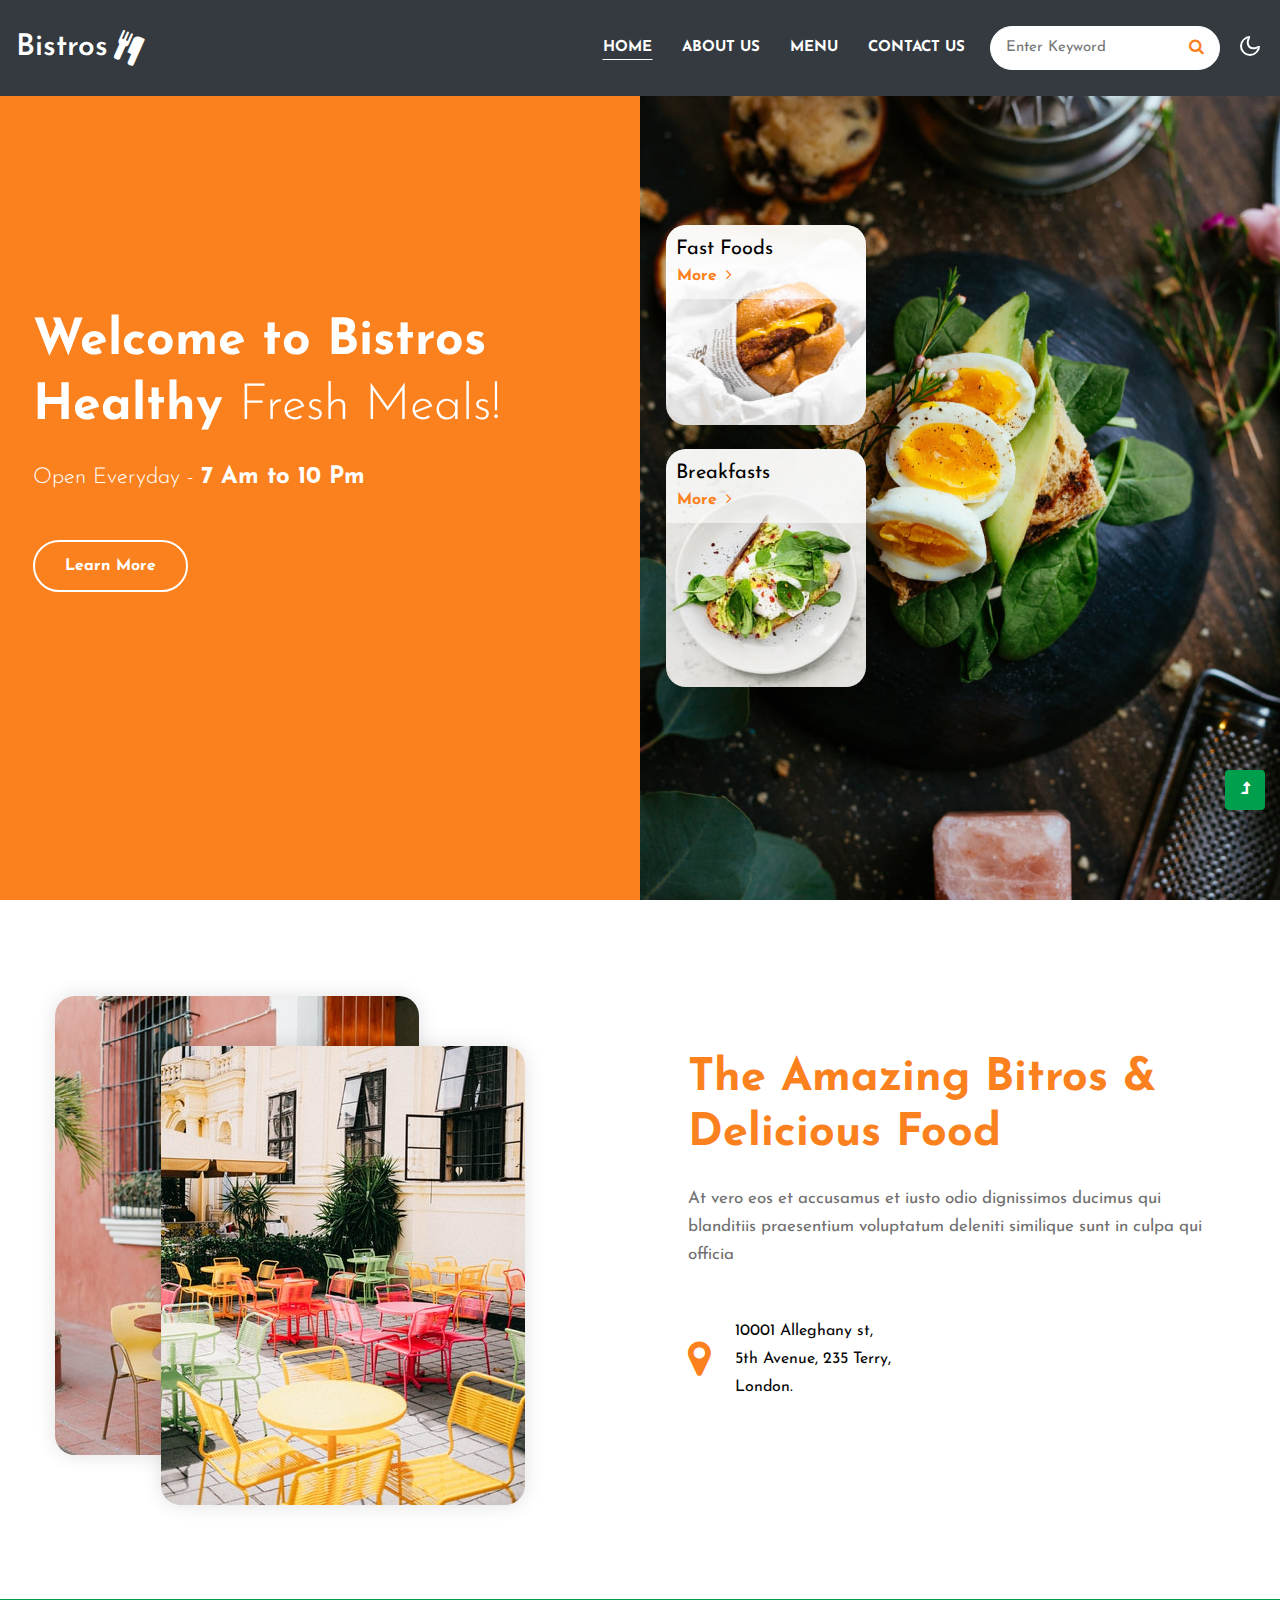
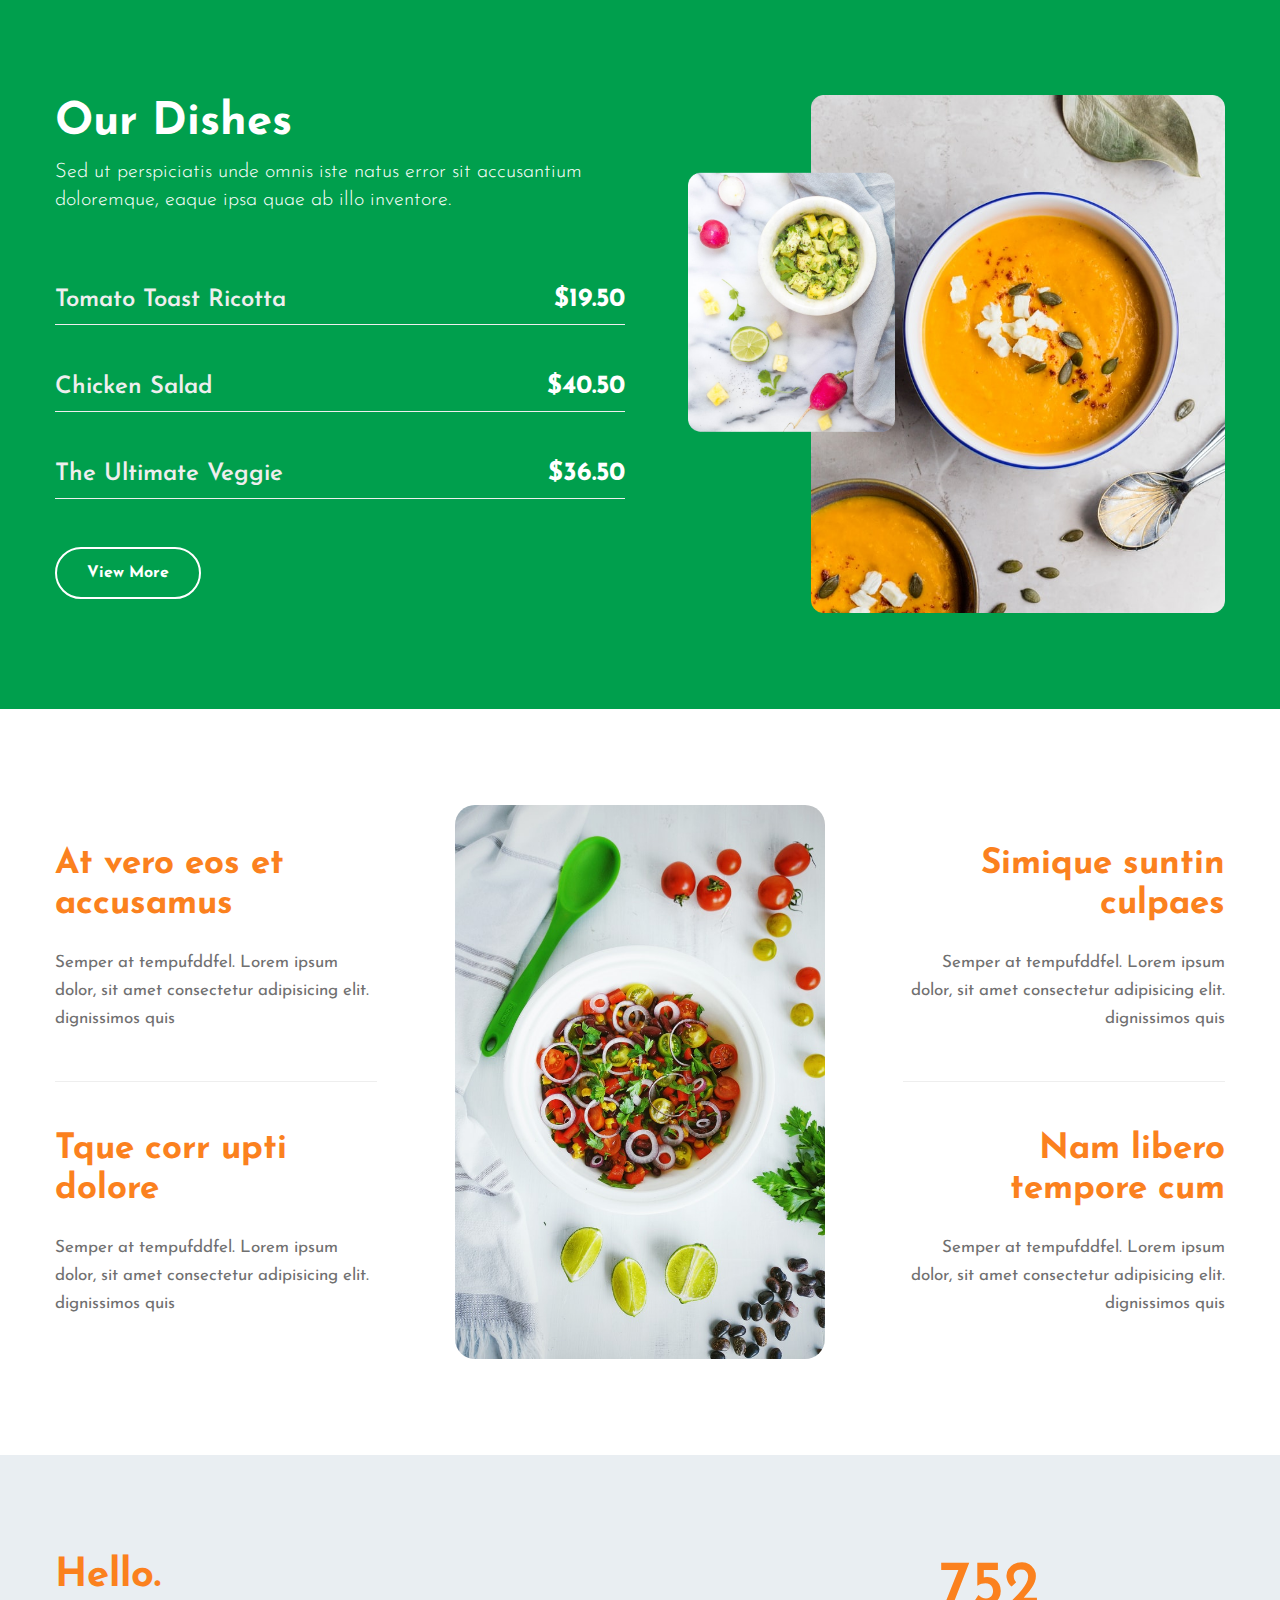
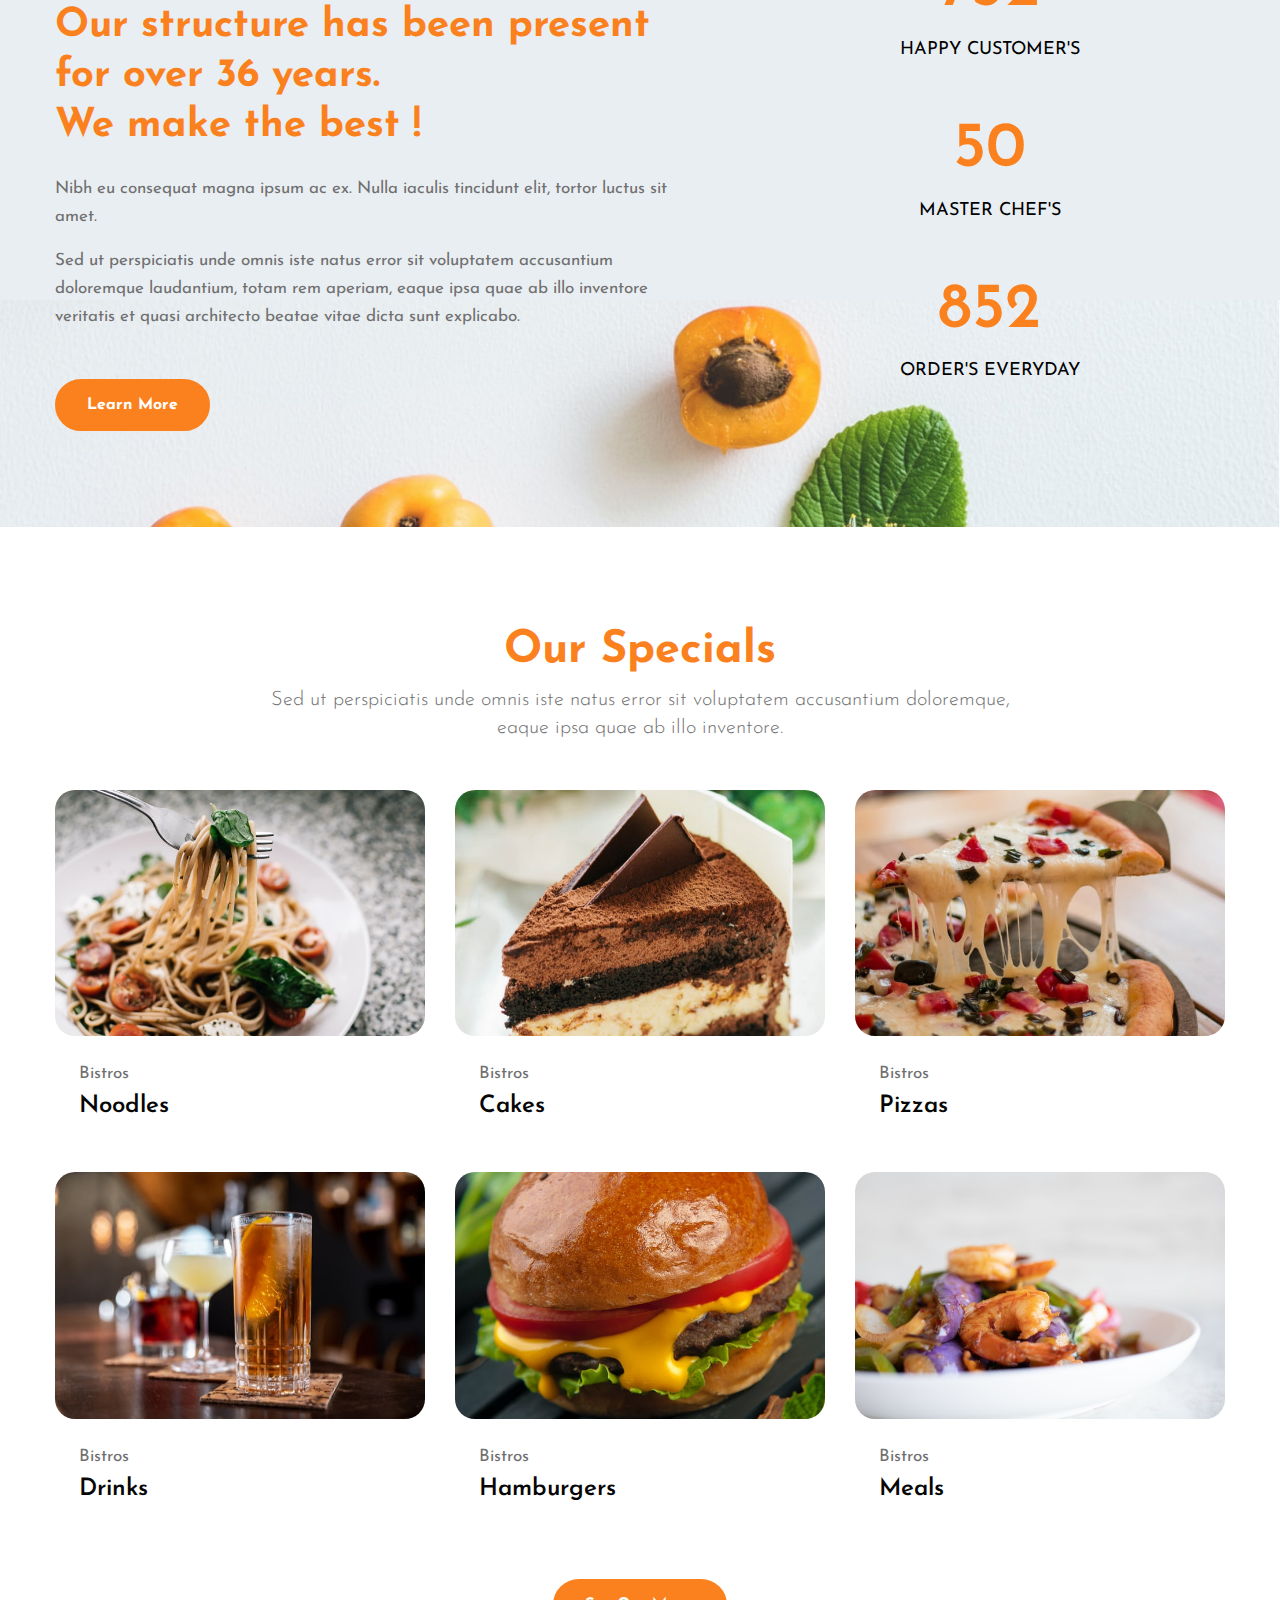
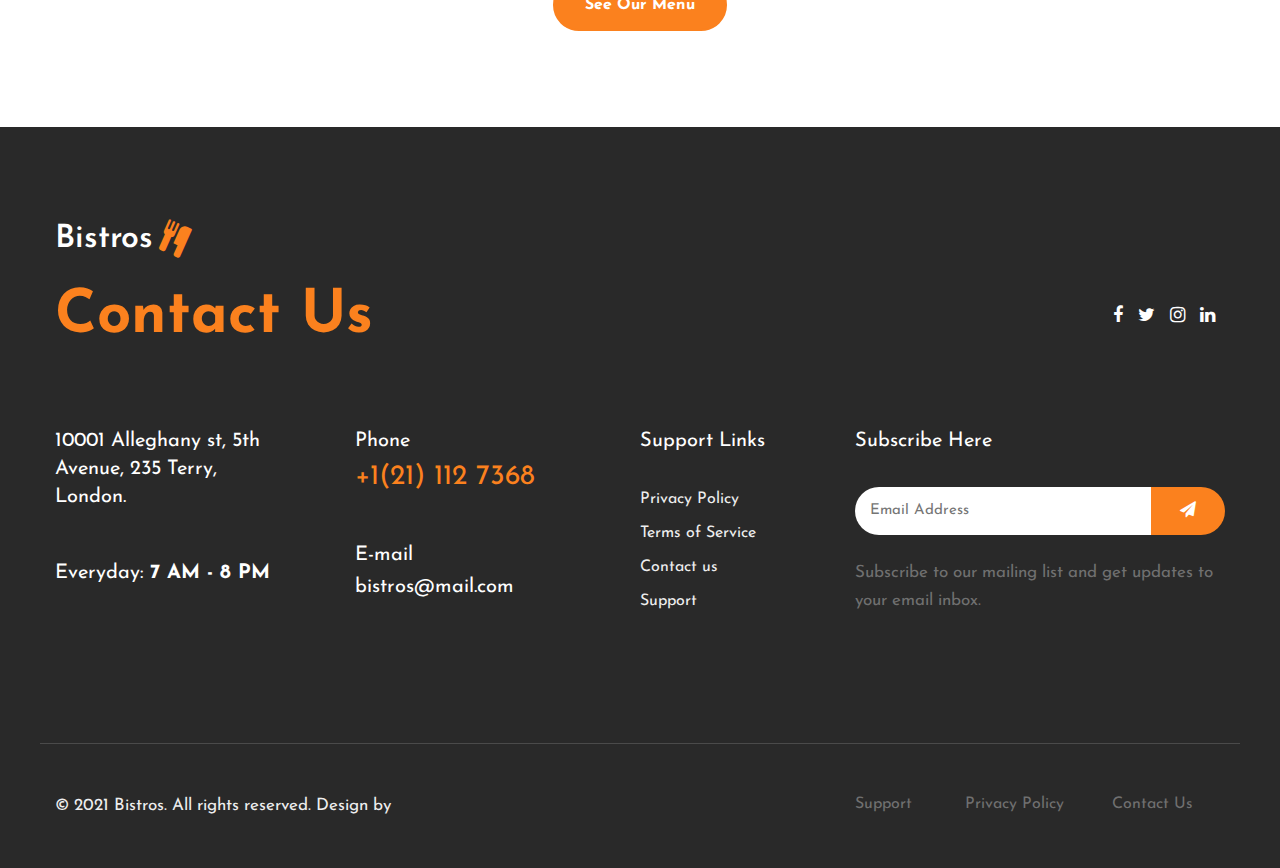
==== commit 79e634f5: "update" ====
--- a/index.html
+++ b/index.html
@@ -66,7 +66,7 @@
     <!--header-->
     <header id="site-header" class="fixed-top">
       <div class="container-fluid">
-        <nav class="navbar navbar-expand-lg stroke">
+        <nav class="navbar navbar-expand-lg stroke bg-dark">
           <h1>
             <a class="navbar-brand d-flex align-items-center" href="index.html">
               Bistros <i class="fa fa-cutlery ml-2" aria-hidden="true"></i
--- a/assets/css/style.css
+++ b/assets/css/style.css
@@ -41,3 +41,15 @@
 .menu-title-style {
   color: #fff;
 }
+
+.carousel-indicators .active {
+  opacity: 1;
+  border: none;
+}
+.navbar {
+  background-color: #333;
+}
+.container-fluid {
+  padding: 0 !;
+  padding: 0;
+}
--- a/assets/css/style.css
+++ b/assets/css/style.css
@@ -41,3 +41,15 @@
 .menu-title-style {
   color: #fff;
 }
+
+.carousel-indicators .active {
+  opacity: 1;
+  border: none;
+}
+.navbar {
+  background-color: #333;
+}
+.container-fluid {
+  padding: 0 !;
+  padding: 0;
+}
